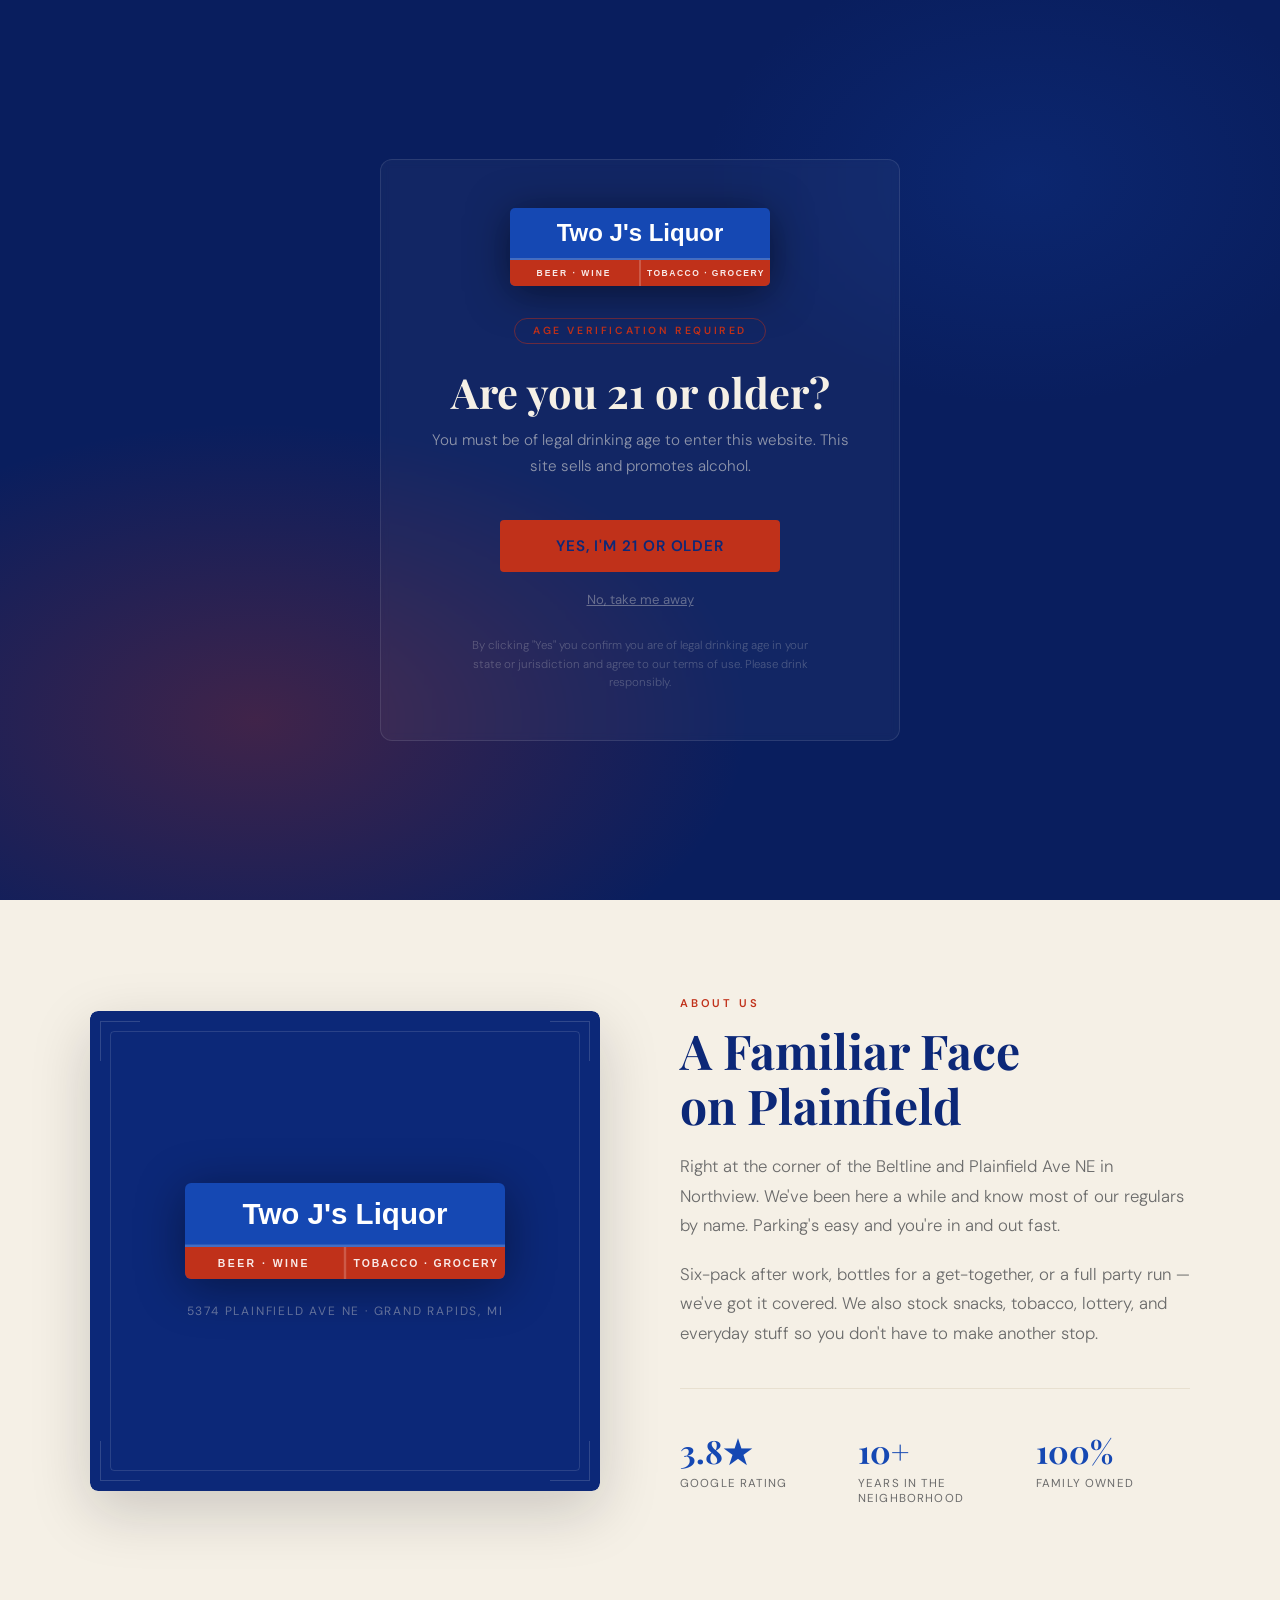
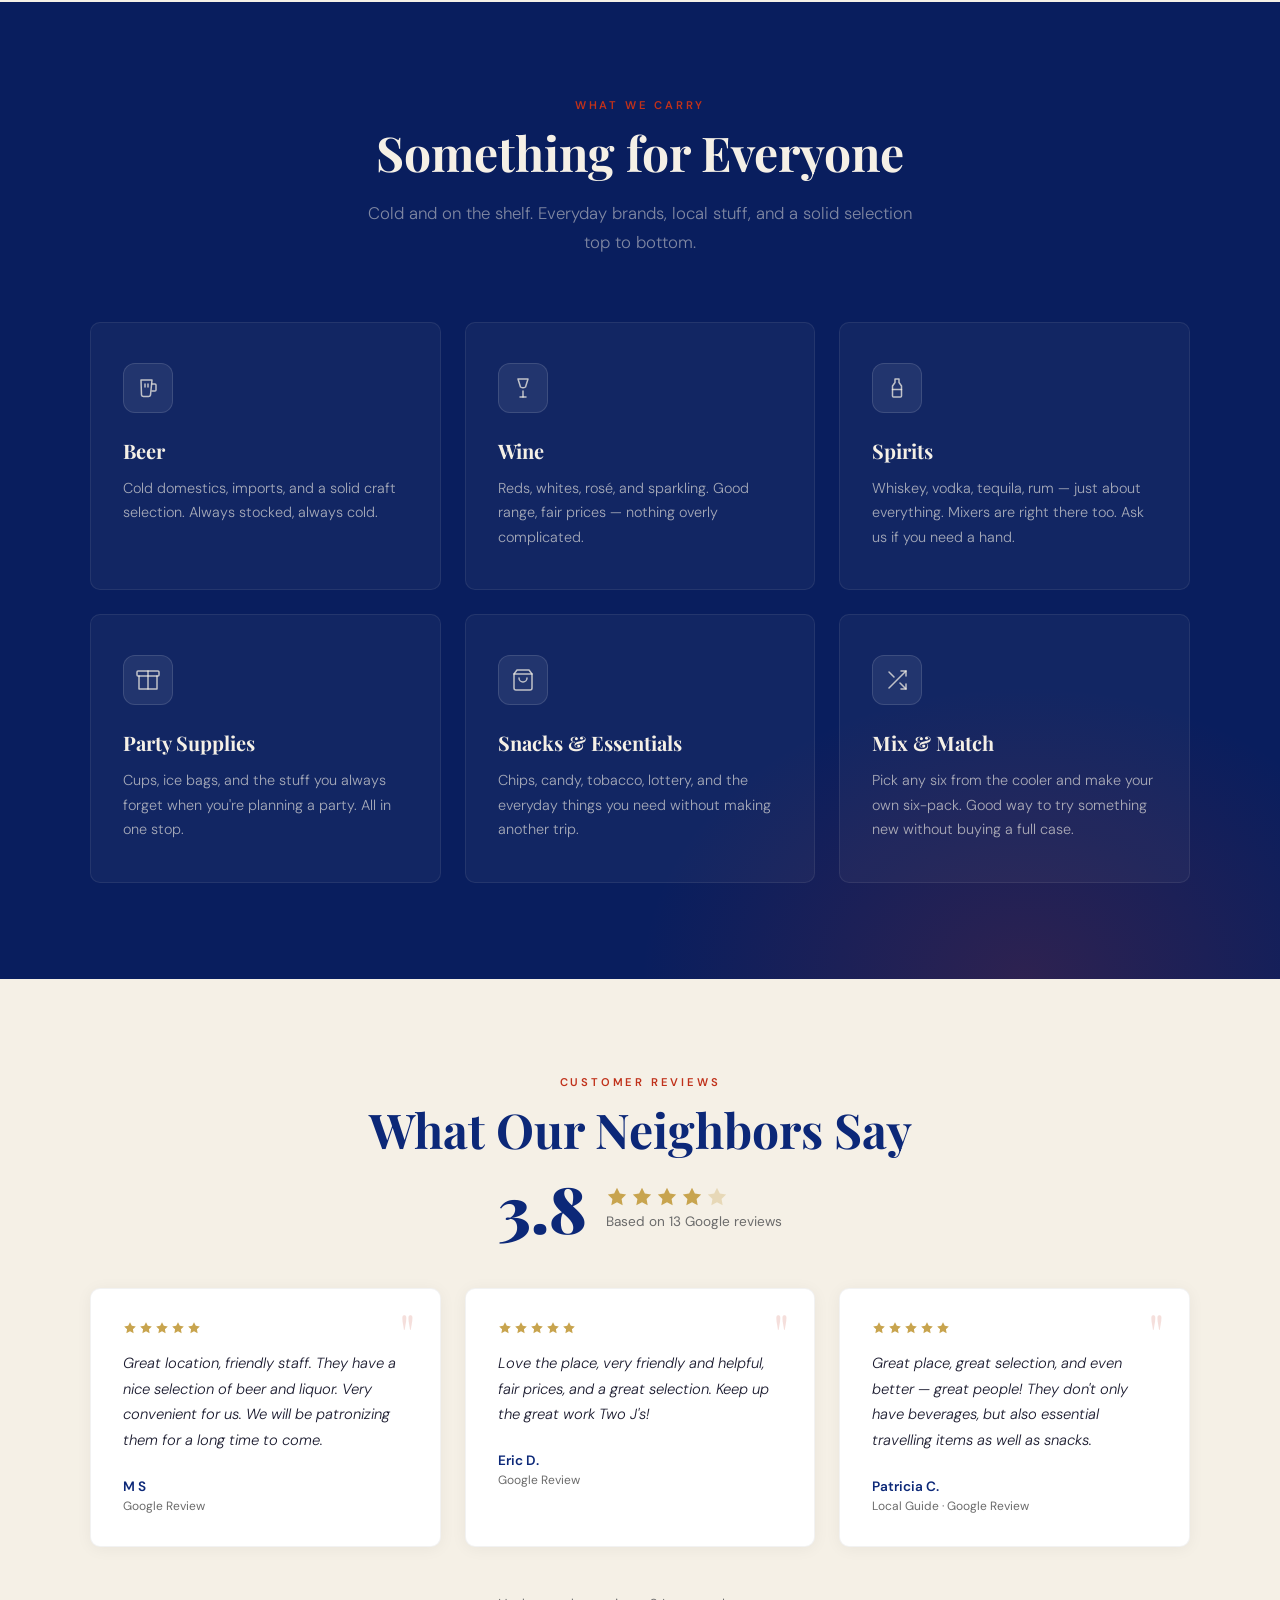
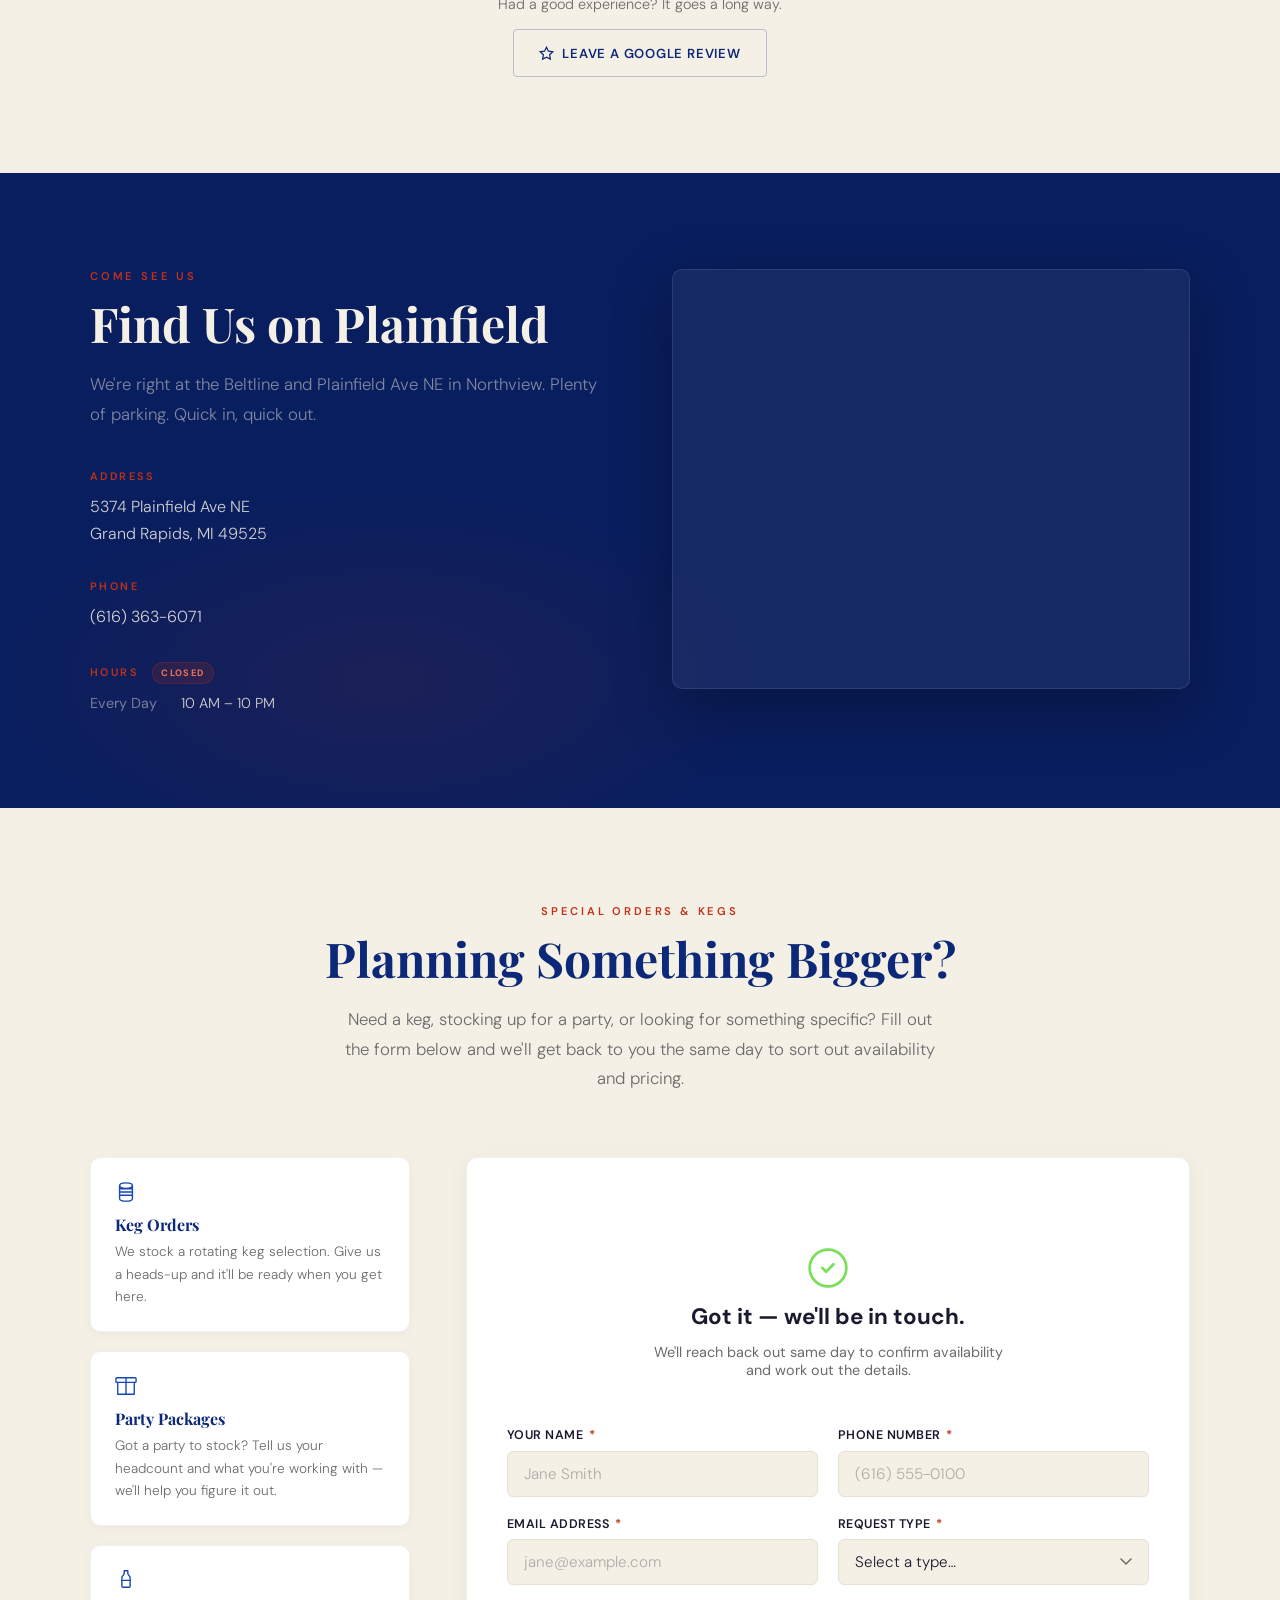
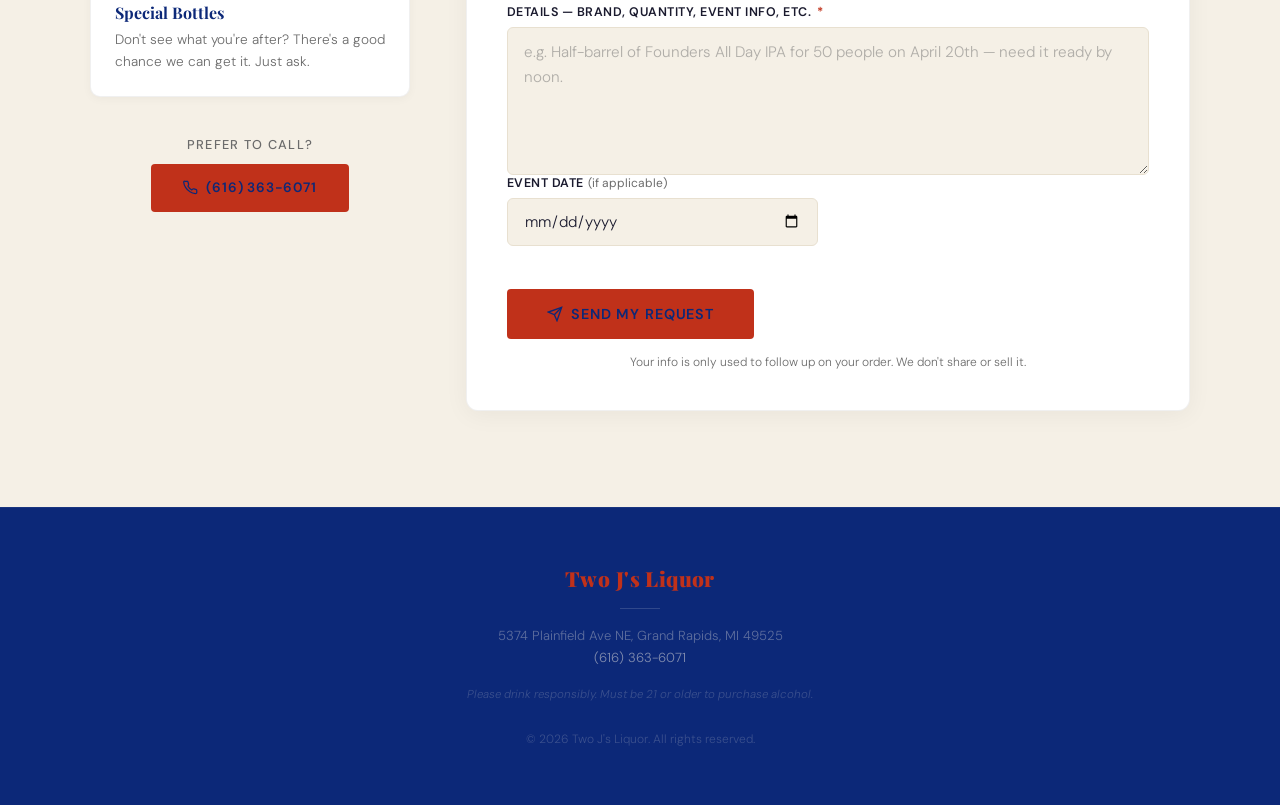
==== index.html @ 124b766b "Copywriting overhaul, Formspree AJAX form, SEO updates, localStorage age gate Copy: - Rewrite all si" ====
<!DOCTYPE html>
<html lang="en">
<head>
<meta charset="UTF-8">
<meta name="viewport" content="width=device-width, initial-scale=1.0">
<meta http-equiv="X-Content-Type-Options" content="nosniff">
<meta name="referrer" content="strict-origin-when-cross-origin">

<title>Two J's Liquor | Beer, Wine &amp; Spirits in Grand Rapids, MI</title>
<meta name="description" content="Two J's Liquor — your neighborhood party store on Plainfield Ave NE in Northview, Grand Rapids. Cold beer, wine, spirits, kegs, party supplies, snacks, and tobacco. Open every day 10 AM–10 PM. Call (616) 363-6071.">
<meta name="keywords" content="liquor store Grand Rapids MI, beer wine Grand Rapids, Two J's Liquor, party supplies Grand Rapids, Northview liquor store, Plainfield Ave liquor, spirits Grand Rapids, mix and match six pack, tobacco Grand Rapids, grocery Grand Rapids Northview">
<meta name="robots" content="index, follow">
<meta name="google-site-verification" content="x0j9-BNi-zT08_InjawhpFjvOeYoid1SImWCiGJNngw">
<meta name="geo.region" content="US-MI">
<meta name="geo.placename" content="Grand Rapids">
<meta name="geo.position" content="43.054775;-85.581223">

<link rel="canonical" href="https://two-j-s-s.onrender.com/">

<meta property="og:title" content="Two J's Liquor | Grand Rapids, MI">
<meta property="og:description" content="Your neighborhood party store on Plainfield Ave NE in Northview, Grand Rapids. Cold beer, wine, spirits, kegs, and more. Open every day 10 AM–10 PM.">
<meta property="og:type" content="website">
<meta property="og:url" content="https://two-j-s-s.onrender.com/">
<meta property="og:locale" content="en_US">

<script type="application/ld+json">
{
  "@context": "https://schema.org",
  "@type": "LiquorStore",
  "name": "Two J's Liquor",
  "alternateName": ["Two J's Beverage & Party Shoppe", "Two Js Liquor"],
  "description": "Family-owned neighborhood liquor store on Plainfield Ave NE in Grand Rapids, MI. Beer, wine, spirits, party supplies, snacks, and tobacco.",
  "address": {
    "@type": "PostalAddress",
    "streetAddress": "5374 Plainfield Ave NE",
    "addressLocality": "Grand Rapids",
    "addressRegion": "MI",
    "postalCode": "49525",
    "addressCountry": "US"
  },
  "geo": {
    "@type": "GeoCoordinates",
    "latitude": 43.054775,
    "longitude": -85.581223
  },
  "telephone": "+16163636071",
  "openingHours": "Mo,Tu,We,Th,Fr,Sa,Su 10:00-22:00",
  "priceRange": "$$",
  "url": "https://two-j-s-s.onrender.com/",
  "hasMap": "https://www.google.com/maps/place/5374+Plainfield+Ave+NE,+Grand+Rapids,+MI+49525"
}
</script>

<link rel="icon" href="/favicon.svg" type="image/svg+xml">
<link rel="apple-touch-icon" href="/favicon.svg">

<!-- Age gate: mark verified visitors before first paint to suppress the overlay -->
<script>if(localStorage.getItem('ageVerified'))document.documentElement.classList.add('age-verified');</script>

<link rel="preconnect" href="https://fonts.googleapis.com" crossorigin>
<link rel="preconnect" href="https://fonts.gstatic.com" crossorigin>
<link href="https://fonts.googleapis.com/css2?family=Playfair+Display:ital,wght@0,400;0,700;0,900;1,400&family=DM+Sans:wght@300;400;500;600;700&display=swap" rel="stylesheet">
<link rel="stylesheet" href="style.css">
</head>
<body>

<!-- ══════════════════════════════════════════════════════════
     AGE VERIFICATION GATE
     Legal requirement for alcohol retail websites.
     "No" redirects to Google. "Yes" sets a sessionStorage flag
     so the gate is only shown once per browser session.
     ══════════════════════════════════════════════════════════ -->
<div id="age-gate" role="dialog" aria-modal="true" aria-labelledby="age-gate-heading">
  <div class="age-gate-inner">
    <!-- Logo badge -->
    <svg class="age-gate-logo" viewBox="0 0 260 78" xmlns="http://www.w3.org/2000/svg" aria-hidden="true">
      <defs><clipPath id="ag-clip"><rect width="260" height="78" rx="5"/></clipPath></defs>
      <g clip-path="url(#ag-clip)">
        <rect width="260" height="78" fill="#1548B3"/>
        <rect y="52" width="260" height="26" fill="#C0311A"/>
        <rect y="50" width="260" height="2" fill="rgba(255,255,255,0.2)"/>
        <rect x="129" y="52" width="2" height="26" fill="rgba(255,255,255,0.2)"/>
      </g>
      <text x="130" y="33" text-anchor="middle" fill="white" font-size="24" font-weight="900" font-family="Impact,'Arial Black',Arial,sans-serif">Two J's Liquor</text>
      <text x="64"  y="68" text-anchor="middle" fill="rgba(255,255,255,0.9)" font-size="8.5" font-weight="700" font-family="Arial,sans-serif" letter-spacing="2">BEER · WINE</text>
      <text x="196" y="68" text-anchor="middle" fill="rgba(255,255,255,0.9)" font-size="8.5" font-weight="700" font-family="Arial,sans-serif" letter-spacing="1.5">TOBACCO · GROCERY</text>
    </svg>

    <div class="age-gate-badge">Age Verification Required</div>
    <h2 id="age-gate-heading">Are you 21 or older?</h2>
    <p class="age-gate-sub">You must be of legal drinking age to enter this website. This site sells and promotes alcohol.</p>

    <div class="age-gate-btns">
      <button id="age-yes" class="btn btn-primary">Yes, I'm 21 or Older</button>
      <button id="age-no"  class="age-no-link">No, take me away</button>
    </div>

    <p class="age-gate-fine">By clicking "Yes" you confirm you are of legal drinking age in your state or jurisdiction and agree to our terms of use. Please drink responsibly.</p>
  </div>
</div>

<!-- NAV -->
<nav id="navbar">
  <a href="#" class="nav-logo" aria-label="Two J's Liquor — Home">
    <svg class="nav-logo-svg" viewBox="0 0 260 78" xmlns="http://www.w3.org/2000/svg" aria-hidden="true" focusable="false">
      <defs>
        <clipPath id="nav-badge-clip">
          <rect width="260" height="78" rx="5"/>
        </clipPath>
      </defs>
      <g clip-path="url(#nav-badge-clip)">
        <!-- Sign blue background -->
        <rect width="260" height="78" fill="#1548B3"/>
        <!-- Full-width red bottom strip -->
        <rect y="52" width="260" height="26" fill="#C0311A"/>
        <!-- White divider between top and bottom -->
        <rect y="50" width="260" height="2" fill="rgba(255,255,255,0.2)"/>
        <!-- Vertical divider within red strip -->
        <rect x="129" y="52" width="2" height="26" fill="rgba(255,255,255,0.2)"/>
      </g>
      <!-- White title -->
      <text x="130" y="33" text-anchor="middle" fill="white" font-size="24" font-weight="900" font-family="Impact,'Arial Black',Arial,sans-serif">Two J's Liquor</text>
      <!-- Bottom labels -->
      <text x="64" y="68" text-anchor="middle" fill="rgba(255,255,255,0.9)" font-size="8.5" font-weight="700" font-family="Arial,sans-serif" letter-spacing="2">BEER · WINE</text>
      <text x="196" y="68" text-anchor="middle" fill="rgba(255,255,255,0.9)" font-size="8.5" font-weight="700" font-family="Arial,sans-serif" letter-spacing="1.5">TOBACCO · GROCERY</text>
    </svg>
  </a>
  <div class="nav-links">
    <a href="#about">About</a>
    <a href="#offerings">Selection</a>
    <a href="#reviews">Reviews</a>
    <a href="#order">Special Orders</a>
    <a href="#visit">Visit</a>
    <a href="tel:6163636071" class="nav-cta">Call Us</a>
  </div>
  <button class="hamburger" aria-label="Menu" id="hamburger-btn">
    <span></span><span></span><span></span>
  </button>
</nav>

<!-- HERO -->
<section class="hero">
  <div class="hero-content">
    <div class="hero-badge">Northview's Neighborhood Party Store</div>
    <h1>Two J's<br><em>Liquor</em></h1>
    <p class="hero-sub">Cold beer, wine, spirits, and everything you need for the party — on Plainfield Ave NE. Open every day, 10 to 10.</p>
    <div class="hero-buttons">
      <a href="#visit" class="btn btn-primary">
        <svg width="16" height="16" viewBox="0 0 24 24" fill="none" stroke="currentColor" stroke-width="2"><path d="M21 10c0 7-9 13-9 13s-9-6-9-13a9 9 0 0 1 18 0z"/><circle cx="12" cy="10" r="3"/></svg>
        Get Directions
      </a>
      <a href="tel:6163636071" class="btn btn-outline">
        <svg width="16" height="16" viewBox="0 0 24 24" fill="none" stroke="currentColor" stroke-width="2"><path d="M22 16.92v3a2 2 0 0 1-2.18 2 19.79 19.79 0 0 1-8.63-3.07 19.5 19.5 0 0 1-6-6 19.79 19.79 0 0 1-3.07-8.67A2 2 0 0 1 4.11 2h3a2 2 0 0 1 2 1.72c.127.96.361 1.903.7 2.81a2 2 0 0 1-.45 2.11L8.09 9.91a16 16 0 0 0 6 6l1.27-1.27a2 2 0 0 1 2.11-.45c.907.339 1.85.573 2.81.7A2 2 0 0 1 22 16.92z"/></svg>
        (616) 363-6071
      </a>
    </div>
  </div>
  <div class="scroll-hint">
    <svg viewBox="0 0 24 24" fill="none" stroke-width="2" stroke-linecap="round"><path d="M12 5v14M19 12l-7 7-7-7"/></svg>
  </div>
</section>

<!-- ABOUT -->
<section class="about" id="about">
  <div class="about-grid">
    <div class="about-visual fade-in">
      <div class="about-visual-bg">
        <div class="about-visual-inner">
          <svg class="about-logo-svg" viewBox="0 0 260 78" xmlns="http://www.w3.org/2000/svg" role="img" aria-label="Two J's Liquor store sign">
            <title>Two J's Liquor</title>
            <defs>
              <clipPath id="about-badge-clip">
                <rect width="260" height="78" rx="5"/>
              </clipPath>
            </defs>
            <g clip-path="url(#about-badge-clip)">
              <!-- Sign blue background -->
              <rect width="260" height="78" fill="#1548B3"/>
              <!-- Full-width red bottom strip -->
              <rect y="52" width="260" height="26" fill="#C0311A"/>
              <!-- White divider -->
              <rect y="50" width="260" height="2" fill="rgba(255,255,255,0.2)"/>
              <rect x="129" y="52" width="2" height="26" fill="rgba(255,255,255,0.2)"/>
            </g>
            <text x="130" y="33" text-anchor="middle" fill="white" font-size="24" font-weight="900" font-family="Impact,'Arial Black',Arial,sans-serif">Two J's Liquor</text>
            <text x="64" y="68" text-anchor="middle" fill="rgba(255,255,255,0.9)" font-size="8.5" font-weight="700" font-family="Arial,sans-serif" letter-spacing="2">BEER · WINE</text>
            <text x="196" y="68" text-anchor="middle" fill="rgba(255,255,255,0.9)" font-size="8.5" font-weight="700" font-family="Arial,sans-serif" letter-spacing="1.5">TOBACCO · GROCERY</text>
          </svg>
          <div class="about-sign-address">5374 Plainfield Ave NE · Grand Rapids, MI</div>
        </div>
        <div class="about-visual-corner tl"></div>
        <div class="about-visual-corner tr"></div>
        <div class="about-visual-corner bl"></div>
        <div class="about-visual-corner br"></div>
      </div>
    </div>
    <div class="about-text fade-in">
      <div class="section-label">About Us</div>
      <h2 class="section-title">A Familiar Face<br>on Plainfield</h2>
      <p class="section-subtitle">
        Right at the corner of the Beltline and Plainfield Ave NE in Northview. We've been here a while and know most of our regulars by name. Parking's easy and you're in and out fast.
      </p>
      <p class="section-subtitle about-subtitle-second">
        Six-pack after work, bottles for a get-together, or a full party run — we've got it covered. We also stock snacks, tobacco, lottery, and everyday stuff so you don't have to make another stop.
      </p>
      <div class="about-stats">
        <div>
          <div class="stat-number">3.8★</div>
          <div class="stat-label">Google Rating</div>
        </div>
        <div>
          <div class="stat-number">10+</div>
          <div class="stat-label">Years in the Neighborhood</div>
        </div>
        <div>
          <div class="stat-number">100%</div>
          <div class="stat-label">Family Owned</div>
        </div>
      </div>
    </div>
  </div>
</section>

<!-- OFFERINGS -->
<section class="offerings" id="offerings">
  <div class="offerings-inner">
    <div class="offerings-header fade-in">
      <div class="section-label">What We Carry</div>
      <h2 class="section-title">Something for Everyone</h2>
      <p class="section-subtitle">Cold and on the shelf. Everyday brands, local stuff, and a solid selection top to bottom.</p>
    </div>
    <div class="offerings-grid">
      <div class="offering-card fade-in">
        <div class="offering-icon">
          <!-- Beer mug -->
          <svg viewBox="0 0 24 24" fill="none" stroke="currentColor" stroke-width="1.5" stroke-linecap="round" stroke-linejoin="round" aria-hidden="true"><path d="M5 4h11l-1.5 15a2 2 0 0 1-2 1.5H7.5A2 2 0 0 1 5.5 19L5 4z"/><path d="M16 8h3a1 1 0 0 1 1 1v5a1 1 0 0 1-1 1h-3"/><line x1="9" y1="8" x2="9" y2="11"/><line x1="12" y1="8" x2="12" y2="11"/></svg>
        </div>
        <h3>Beer</h3>
        <p>Cold domestics, imports, and a solid craft selection. Always stocked, always cold.</p>
      </div>
      <div class="offering-card fade-in">
        <div class="offering-icon">
          <!-- Wine glass -->
          <svg viewBox="0 0 24 24" fill="none" stroke="currentColor" stroke-width="1.5" stroke-linecap="round" stroke-linejoin="round" aria-hidden="true"><path d="M7 3h10l-2.5 8a4.5 4.5 0 0 1-5 0L7 3z"/><line x1="12" y1="15" x2="12" y2="21"/><line x1="9" y1="21" x2="15" y2="21"/></svg>
        </div>
        <h3>Wine</h3>
        <p>Reds, whites, rosé, and sparkling. Good range, fair prices — nothing overly complicated.</p>
      </div>
      <div class="offering-card fade-in">
        <div class="offering-icon">
          <!-- Spirits bottle -->
          <svg viewBox="0 0 24 24" fill="none" stroke="currentColor" stroke-width="1.5" stroke-linecap="round" stroke-linejoin="round" aria-hidden="true"><path d="M10 3h4v3.5L16.5 10V20a1 1 0 0 1-1 1H8.5a1 1 0 0 1-1-1V10L10 6.5V3z"/><line x1="7.5" y1="13.5" x2="16.5" y2="13.5"/></svg>
        </div>
        <h3>Spirits</h3>
        <p>Whiskey, vodka, tequila, rum — just about everything. Mixers are right there too. Ask us if you need a hand.</p>
      </div>
      <div class="offering-card fade-in">
        <div class="offering-icon">
          <!-- Gift / party supplies -->
          <svg viewBox="0 0 24 24" fill="none" stroke="currentColor" stroke-width="1.5" stroke-linecap="round" stroke-linejoin="round" aria-hidden="true"><polyline points="21 8 21 21 3 21 3 8"/><rect x="1" y="3" width="22" height="5" rx="1"/><line x1="12" y1="3" x2="12" y2="21"/></svg>
        </div>
        <h3>Party Supplies</h3>
        <p>Cups, ice bags, and the stuff you always forget when you're planning a party. All in one stop.</p>
      </div>
      <div class="offering-card fade-in">
        <div class="offering-icon">
          <!-- Shopping bag / snacks -->
          <svg viewBox="0 0 24 24" fill="none" stroke="currentColor" stroke-width="1.5" stroke-linecap="round" stroke-linejoin="round" aria-hidden="true"><path d="M6 2L3 6v14a2 2 0 0 0 2 2h14a2 2 0 0 0 2-2V6l-3-4z"/><line x1="3" y1="6" x2="21" y2="6"/><path d="M16 10a4 4 0 0 1-8 0"/></svg>
        </div>
        <h3>Snacks &amp; Essentials</h3>
        <p>Chips, candy, tobacco, lottery, and the everyday things you need without making another trip.</p>
      </div>
      <div class="offering-card fade-in">
        <div class="offering-icon">
          <!-- Shuffle / mix & match -->
          <svg viewBox="0 0 24 24" fill="none" stroke="currentColor" stroke-width="1.5" stroke-linecap="round" stroke-linejoin="round" aria-hidden="true"><polyline points="16 3 21 3 21 8"/><line x1="4" y1="20" x2="21" y2="3"/><polyline points="21 16 21 21 16 21"/><line x1="15" y1="15" x2="21" y2="21"/><line x1="4" y1="4" x2="9" y2="9"/></svg>
        </div>
        <h3>Mix &amp; Match</h3>
        <p>Pick any six from the cooler and make your own six-pack. Good way to try something new without buying a full case.</p>
      </div>
    </div>
  </div>
</section>

<!-- REVIEWS -->
<section class="reviews" id="reviews">
  <div class="reviews-inner">
    <div class="reviews-header fade-in">
      <div class="section-label">Customer Reviews</div>
      <h2 class="section-title">What Our Neighbors Say</h2>
      <div class="reviews-rating">
        <div class="rating-big">3.8</div>
        <div>
          <div class="rating-stars">
            <svg viewBox="0 0 24 24"><path d="M12 2l3.09 6.26L22 9.27l-5 4.87 1.18 6.88L12 17.77l-6.18 3.25L7 14.14 2 9.27l6.91-1.01L12 2z"/></svg>
            <svg viewBox="0 0 24 24"><path d="M12 2l3.09 6.26L22 9.27l-5 4.87 1.18 6.88L12 17.77l-6.18 3.25L7 14.14 2 9.27l6.91-1.01L12 2z"/></svg>
            <svg viewBox="0 0 24 24"><path d="M12 2l3.09 6.26L22 9.27l-5 4.87 1.18 6.88L12 17.77l-6.18 3.25L7 14.14 2 9.27l6.91-1.01L12 2z"/></svg>
            <svg viewBox="0 0 24 24"><path d="M12 2l3.09 6.26L22 9.27l-5 4.87 1.18 6.88L12 17.77l-6.18 3.25L7 14.14 2 9.27l6.91-1.01L12 2z"/></svg>
            <svg viewBox="0 0 24 24" class="star-dim"><path d="M12 2l3.09 6.26L22 9.27l-5 4.87 1.18 6.88L12 17.77l-6.18 3.25L7 14.14 2 9.27l6.91-1.01L12 2z"/></svg>
          </div>
          <div class="rating-count">Based on 13 Google reviews</div>
        </div>
      </div>
    </div>
    <div class="reviews-grid">
      <div class="review-card fade-in">
        <div class="review-quote">"</div>
        <div class="stars">
          <svg viewBox="0 0 24 24"><path d="M12 2l3.09 6.26L22 9.27l-5 4.87 1.18 6.88L12 17.77l-6.18 3.25L7 14.14 2 9.27l6.91-1.01L12 2z"/></svg>
          <svg viewBox="0 0 24 24"><path d="M12 2l3.09 6.26L22 9.27l-5 4.87 1.18 6.88L12 17.77l-6.18 3.25L7 14.14 2 9.27l6.91-1.01L12 2z"/></svg>
          <svg viewBox="0 0 24 24"><path d="M12 2l3.09 6.26L22 9.27l-5 4.87 1.18 6.88L12 17.77l-6.18 3.25L7 14.14 2 9.27l6.91-1.01L12 2z"/></svg>
          <svg viewBox="0 0 24 24"><path d="M12 2l3.09 6.26L22 9.27l-5 4.87 1.18 6.88L12 17.77l-6.18 3.25L7 14.14 2 9.27l6.91-1.01L12 2z"/></svg>
          <svg viewBox="0 0 24 24"><path d="M12 2l3.09 6.26L22 9.27l-5 4.87 1.18 6.88L12 17.77l-6.18 3.25L7 14.14 2 9.27l6.91-1.01L12 2z"/></svg>
        </div>
        <p class="review-text">Great location, friendly staff. They have a nice selection of beer and liquor. Very convenient for us. We will be patronizing them for a long time to come.</p>
        <div class="review-author">M S</div>
        <div class="review-date">Google Review</div>
      </div>
      <div class="review-card fade-in">
        <div class="review-quote">"</div>
        <div class="stars">
          <svg viewBox="0 0 24 24"><path d="M12 2l3.09 6.26L22 9.27l-5 4.87 1.18 6.88L12 17.77l-6.18 3.25L7 14.14 2 9.27l6.91-1.01L12 2z"/></svg>
          <svg viewBox="0 0 24 24"><path d="M12 2l3.09 6.26L22 9.27l-5 4.87 1.18 6.88L12 17.77l-6.18 3.25L7 14.14 2 9.27l6.91-1.01L12 2z"/></svg>
          <svg viewBox="0 0 24 24"><path d="M12 2l3.09 6.26L22 9.27l-5 4.87 1.18 6.88L12 17.77l-6.18 3.25L7 14.14 2 9.27l6.91-1.01L12 2z"/></svg>
          <svg viewBox="0 0 24 24"><path d="M12 2l3.09 6.26L22 9.27l-5 4.87 1.18 6.88L12 17.77l-6.18 3.25L7 14.14 2 9.27l6.91-1.01L12 2z"/></svg>
          <svg viewBox="0 0 24 24"><path d="M12 2l3.09 6.26L22 9.27l-5 4.87 1.18 6.88L12 17.77l-6.18 3.25L7 14.14 2 9.27l6.91-1.01L12 2z"/></svg>
        </div>
        <p class="review-text">Love the place, very friendly and helpful, fair prices, and a great selection. Keep up the great work Two J's!</p>
        <div class="review-author">Eric D.</div>
        <div class="review-date">Google Review</div>
      </div>
      <div class="review-card fade-in">
        <div class="review-quote">"</div>
        <div class="stars">
          <svg viewBox="0 0 24 24"><path d="M12 2l3.09 6.26L22 9.27l-5 4.87 1.18 6.88L12 17.77l-6.18 3.25L7 14.14 2 9.27l6.91-1.01L12 2z"/></svg>
          <svg viewBox="0 0 24 24"><path d="M12 2l3.09 6.26L22 9.27l-5 4.87 1.18 6.88L12 17.77l-6.18 3.25L7 14.14 2 9.27l6.91-1.01L12 2z"/></svg>
          <svg viewBox="0 0 24 24"><path d="M12 2l3.09 6.26L22 9.27l-5 4.87 1.18 6.88L12 17.77l-6.18 3.25L7 14.14 2 9.27l6.91-1.01L12 2z"/></svg>
          <svg viewBox="0 0 24 24"><path d="M12 2l3.09 6.26L22 9.27l-5 4.87 1.18 6.88L12 17.77l-6.18 3.25L7 14.14 2 9.27l6.91-1.01L12 2z"/></svg>
          <svg viewBox="0 0 24 24"><path d="M12 2l3.09 6.26L22 9.27l-5 4.87 1.18 6.88L12 17.77l-6.18 3.25L7 14.14 2 9.27l6.91-1.01L12 2z"/></svg>
        </div>
        <p class="review-text">Great place, great selection, and even better — great people! They don't only have beverages, but also essential travelling items as well as snacks.</p>
        <div class="review-author">Patricia C.</div>
        <div class="review-date">Local Guide · Google Review</div>
      </div>
    </div>
    <div class="reviews-cta fade-in">
      <p>Had a good experience? It goes a long way.</p>
      <a href="https://www.google.com/maps/search/Two+J%27s+Liquor+5374+Plainfield+Ave+NE+Grand+Rapids+MI"
         class="btn btn-outline reviews-cta-btn"
         target="_blank"
         rel="noopener noreferrer">
        <svg width="15" height="15" viewBox="0 0 24 24" fill="none" stroke="currentColor" stroke-width="2" aria-hidden="true"><path d="M12 2l3.09 6.26L22 9.27l-5 4.87 1.18 6.88L12 17.77l-6.18 3.25L7 14.14 2 9.27l6.91-1.01L12 2z"/></svg>
        Leave a Google Review
      </a>
    </div>
  </div>
</section>

<!-- VISIT -->
<section class="visit" id="visit">
  <div class="visit-inner">
    <div class="visit-grid">
      <div class="fade-in">
        <div class="section-label">Come See Us</div>
        <h2 class="section-title">Find Us on Plainfield</h2>
        <p class="section-subtitle">We're right at the Beltline and Plainfield Ave NE in Northview. Plenty of parking. Quick in, quick out.</p>
        <div class="visit-info">
          <div class="info-block">
            <h4>Address</h4>
            <p>5374 Plainfield Ave NE<br>Grand Rapids, MI 49525</p>
          </div>
          <div class="info-block">
            <h4>Phone</h4>
            <a href="tel:6163636071">(616) 363-6071</a>
          </div>
          <div class="info-block">
            <h4>Hours <span id="open-status" aria-live="polite"></span></h4>
            <div class="hours-grid">
              <span class="day">Every Day</span><span class="time">10 AM – 10 PM</span>
            </div>
          </div>
        </div>
      </div>
      <div class="visit-map fade-in">
        <iframe
          src="https://maps.google.com/maps?q=5374+Plainfield+Ave+NE,+Grand+Rapids,+MI+49525&t=&z=16&ie=UTF8&iwloc=&output=embed"
          allowfullscreen
          loading="lazy"
          referrerpolicy="no-referrer-when-downgrade"
          sandbox="allow-scripts allow-same-origin allow-popups"
          title="Two J's Liquor location map">
        </iframe>
      </div>
    </div>
  </div>
</section>

<!-- ══════════════════════════════════════════════════════════
     SPECIAL ORDERS & KEG REQUESTS
     Uses FormSubmit.co — a free, no-backend form service.
     TODO: Replace "STORE_EMAIL@example.com" in the form action
     with the store's real email address before going live.
     First submission will send a one-time activation email.
     ══════════════════════════════════════════════════════════ -->
<section class="order-section" id="order">
  <div class="order-inner">
    <div class="order-header fade-in">
      <div class="section-label">Special Orders &amp; Kegs</div>
      <h2 class="section-title">Planning Something Bigger?</h2>
      <p class="section-subtitle">Need a keg, stocking up for a party, or looking for something specific? Fill out the form below and we'll get back to you the same day to sort out availability and pricing.</p>
    </div>

    <div class="order-body">
      <div class="order-aside fade-in">
        <div class="order-info-card">
          <div class="order-info-icon">
            <!-- Keg / barrel -->
            <svg viewBox="0 0 24 24" fill="none" stroke="currentColor" stroke-width="1.5" stroke-linecap="round" stroke-linejoin="round" aria-hidden="true"><ellipse cx="12" cy="5" rx="7" ry="3"/><path d="M5 5v14c0 1.66 3.13 3 7 3s7-1.34 7-3V5"/><line x1="5" y1="12" x2="19" y2="12"/><line x1="5" y1="8.5" x2="19" y2="8.5"/><line x1="5" y1="15.5" x2="19" y2="15.5"/></svg>
          </div>
          <h3>Keg Orders</h3>
          <p>We stock a rotating keg selection. Give us a heads-up and it'll be ready when you get here.</p>
        </div>
        <div class="order-info-card">
          <div class="order-info-icon">
            <!-- Gift box / party -->
            <svg viewBox="0 0 24 24" fill="none" stroke="currentColor" stroke-width="1.5" stroke-linecap="round" stroke-linejoin="round" aria-hidden="true"><polyline points="21 8 21 21 3 21 3 8"/><rect x="1" y="3" width="22" height="5" rx="1"/><line x1="12" y1="3" x2="12" y2="21"/></svg>
          </div>
          <h3>Party Packages</h3>
          <p>Got a party to stock? Tell us your headcount and what you're working with — we'll help you figure it out.</p>
        </div>
        <div class="order-info-card">
          <div class="order-info-icon">
            <!-- Bottle / special order -->
            <svg viewBox="0 0 24 24" fill="none" stroke="currentColor" stroke-width="1.5" stroke-linecap="round" stroke-linejoin="round" aria-hidden="true"><path d="M10 3h4v3.5L16.5 10V20a1 1 0 0 1-1 1H8.5a1 1 0 0 1-1-1V10L10 6.5V3z"/><line x1="7.5" y1="13.5" x2="16.5" y2="13.5"/></svg>
          </div>
          <h3>Special Bottles</h3>
          <p>Don't see what you're after? There's a good chance we can get it. Just ask.</p>
        </div>
        <div class="order-call-cta">
          <p>Prefer to call?</p>
          <a href="tel:6163636071" class="btn btn-primary">
            <svg width="15" height="15" viewBox="0 0 24 24" fill="none" stroke="currentColor" stroke-width="2" aria-hidden="true"><path d="M22 16.92v3a2 2 0 0 1-2.18 2 19.79 19.79 0 0 1-8.63-3.07A19.5 19.5 0 0 1 4.11 11.9a19.79 19.79 0 0 1-3.07-8.67A2 2 0 0 1 3.22 2h3a2 2 0 0 1 2 1.72c.13.96.36 1.9.7 2.81a2 2 0 0 1-.45 2.11L8.09 9.91a16 16 0 0 0 6 6l1.27-1.27a2 2 0 0 1 2.11-.45c.91.34 1.85.57 2.81.7A2 2 0 0 1 22 16.92z"/></svg>
            (616) 363-6071
          </a>
        </div>
      </div>

      <!--
        FORM SETUP: Sign up free at https://formspree.io, create a form,
        and replace YOUR_FORM_ID below with your actual form ID (e.g. xyzabc12).
        First submission will prompt you to confirm your email address.
      -->
      <form class="order-form fade-in"
            id="order-form"
            action="https://formspree.io/f/YOUR_FORM_ID"
            method="POST">

        <!-- Success / error states (shown by JS after submit) -->
        <div id="form-success" class="form-success" hidden>
          <svg width="44" height="44" viewBox="0 0 24 24" fill="none" stroke="currentColor" stroke-width="1.5" stroke-linecap="round" stroke-linejoin="round" aria-hidden="true"><circle cx="12" cy="12" r="10"/><polyline points="9 12 11 14 15 10"/></svg>
          <h3>Got it — we'll be in touch.</h3>
          <p>We'll reach back out same day to confirm availability and work out the details.</p>
        </div>
        <div id="form-error" class="form-error" hidden>
          <p>Something went wrong. Give us a call at <a href="tel:6163636071">(616) 363-6071</a> and we'll sort it out.</p>
        </div>

        <div class="form-row">
          <div class="form-group">
            <label for="ord-name">Your Name <span aria-hidden="true">*</span></label>
            <input type="text"  id="ord-name"  name="name"   required placeholder="Jane Smith">
          </div>
          <div class="form-group">
            <label for="ord-phone">Phone Number <span aria-hidden="true">*</span></label>
            <input type="tel"   id="ord-phone" name="phone"  required placeholder="(616) 555-0100">
          </div>
        </div>

        <div class="form-row">
          <div class="form-group">
            <label for="ord-email">Email Address <span aria-hidden="true">*</span></label>
            <input type="email" id="ord-email" name="email"  required placeholder="jane@example.com">
          </div>
          <div class="form-group">
            <label for="ord-type">Request Type <span aria-hidden="true">*</span></label>
            <select id="ord-type" name="request_type" required>
              <option value="">Select a type…</option>
              <option value="Keg Order">Keg Order</option>
              <option value="Party Package">Party Package</option>
              <option value="Large / Bulk Order">Large / Bulk Order</option>
              <option value="Special Bottle Request">Special Bottle Request</option>
              <option value="Other">Other</option>
            </select>
          </div>
        </div>

        <div class="form-group form-full">
          <label for="ord-details">Details — brand, quantity, event info, etc. <span aria-hidden="true">*</span></label>
          <textarea id="ord-details" name="details" required rows="5"
                    placeholder="e.g. Half-barrel of Founders All Day IPA for 50 people on April 20th — need it ready by noon."></textarea>
        </div>

        <div class="form-row">
          <div class="form-group">
            <label for="ord-date">Event Date <span class="form-optional">(if applicable)</span></label>
            <input type="date" id="ord-date" name="event_date">
          </div>
        </div>

        <button type="submit" class="btn btn-primary order-submit">
          <svg width="16" height="16" viewBox="0 0 24 24" fill="none" stroke="currentColor" stroke-width="2" aria-hidden="true"><line x1="22" y1="2" x2="11" y2="13"/><polygon points="22 2 15 22 11 13 2 9 22 2"/></svg>
          Send My Request
        </button>
        <p class="form-privacy">Your info is only used to follow up on your order. We don't share or sell it.</p>
      </form>
    </div>
  </div>
</section>

<!-- FOOTER -->
<footer>
  <div class="footer-logo">Two J's Liquor</div>
  <div class="footer-divider"></div>
  <p>5374 Plainfield Ave NE, Grand Rapids, MI 49525</p>
  <p><a href="tel:6163636071" class="footer-phone">(616) 363-6071</a></p>
  <p class="footer-drink-resp">Please drink responsibly. Must be 21 or older to purchase alcohol.</p>
  <p class="footer-copyright">© 2026 Two J's Liquor. All rights reserved.</p>
</footer>

<script src="script.js"></script>

</body>
</html>
---- style.css ----
:root {
  --gold: #C0311A;       /* sign red — primary accent */
  --gold-light: #D94420; /* lighter red for hovers */
  --navy: #0C2878;       /* dark sign blue */
  --navy-deep: #091E5E;  /* deeper blue for dark sections */
  --cream: #F5F0E6;
  --cream-dark: #E8E0D0;
  --wine: #1548B3;       /* sign blue — used for stats, highlights */
  --text: #1A1A2E;
  --text-light: #6B6B6B;
  --white: #FFFFFF;
}

* { margin: 0; padding: 0; box-sizing: border-box; }

html { scroll-behavior: smooth; }

body {
  font-family: 'DM Sans', sans-serif;
  color: var(--text);
  background: var(--cream);
  overflow-x: hidden;
}

body.nav-open { overflow: hidden; }

/* ── NAV ── */
nav {
  position: fixed;
  top: 0; left: 0; right: 0;
  z-index: 100;
  padding: 1.2rem 3rem;
  display: flex;
  justify-content: space-between;
  align-items: center;
  transition: background 0.4s, box-shadow 0.4s, padding 0.4s;
}

nav.scrolled {
  background: rgba(12, 40, 120, 0.97);
  box-shadow: 0 2px 30px rgba(0,0,0,0.3);
  padding: 0.8rem 3rem;
}

.nav-logo {
  text-decoration: none;
  z-index: 201;
  position: relative;
  display: flex;
  align-items: center;
}

.nav-logo-svg {
  height: 46px;
  width: auto;
  display: block;
}

.nav-links { display: flex; gap: 2.2rem; align-items: center; }
.nav-links a {
  color: var(--cream);
  text-decoration: none;
  font-size: 0.85rem;
  font-weight: 500;
  letter-spacing: 0.08em;
  text-transform: uppercase;
  position: relative;
  padding-bottom: 2px;
}
.nav-links a::after {
  content: '';
  position: absolute;
  bottom: -2px; left: 0;
  width: 0; height: 1.5px;
  background: var(--gold);
  transition: width 0.3s ease;
}
.nav-links a:hover::after { width: 100%; }

.nav-cta {
  background: var(--gold) !important;
  color: var(--navy) !important;
  padding: 0.5rem 1.3rem !important;
  border-radius: 4px;
  font-weight: 600 !important;
  letter-spacing: 0.04em !important;
  transition: background 0.3s, transform 0.2s;
}
.nav-cta::after { display: none !important; }
.nav-cta:hover { background: var(--gold-light) !important; transform: translateY(-1px); }

/* ── HAMBURGER ── */
.hamburger {
  display: none;
  flex-direction: column;
  gap: 5px;
  cursor: pointer;
  z-index: 201;
  background: none;
  border: none;
  padding: 8px;
  margin: -8px;
  position: relative;
}
.hamburger span {
  display: block;
  width: 26px; height: 2px;
  background: var(--cream);
  transition: transform 0.3s ease, opacity 0.3s ease;
  border-radius: 2px;
}

/* Hamburger → X when open */
.hamburger.open span:nth-child(1) { transform: translateY(7px) rotate(45deg); }
.hamburger.open span:nth-child(2) { opacity: 0; transform: scaleX(0); }
.hamburger.open span:nth-child(3) { transform: translateY(-7px) rotate(-45deg); }

/* ── MOBILE NAV OVERLAY ── */
.nav-links.mobile-open {
  display: flex !important;
  position: fixed;
  top: 0; left: 0; right: 0; bottom: 0;
  background: rgba(9,30,94,0.98);
  flex-direction: column;
  align-items: center;
  justify-content: center;
  gap: 2.5rem;
  z-index: 150;
}
.nav-links.mobile-open a {
  font-size: 1.3rem;
  letter-spacing: 0.1em;
}
.nav-links.mobile-open .nav-cta {
  margin-top: 0.5rem;
  padding: 0.8rem 2.5rem !important;
  font-size: 1rem !important;
}

/* ── HERO ── */
.hero {
  min-height: 100vh;
  background: var(--navy-deep);
  display: flex;
  align-items: center;
  justify-content: center;
  position: relative;
  overflow: hidden;
}

.hero::before {
  content: '';
  position: absolute;
  inset: 0;
  background:
    radial-gradient(ellipse 80% 60% at 20% 80%, rgba(192,49,26,0.35) 0%, transparent 60%),
    radial-gradient(ellipse 60% 50% at 80% 20%, rgba(21,72,179,0.2) 0%, transparent 50%),
    radial-gradient(circle at 50% 50%, rgba(9,30,94,0.4) 0%, transparent 100%);
}

.hero::after {
  content: '';
  position: absolute;
  inset: 0;
  opacity: 0.03;
  background-image: url("data:image/svg+xml,%3Csvg viewBox='0 0 256 256' xmlns='http://www.w3.org/2000/svg'%3E%3Cfilter id='noise'%3E%3CfeTurbulence type='fractalNoise' baseFrequency='0.9' numOctaves='4' stitchTiles='stitch'/%3E%3C/filter%3E%3Crect width='100%25' height='100%25' filter='url(%23noise)' opacity='1'/%3E%3C/svg%3E");
  background-size: 200px;
}

.hero-content {
  position: relative;
  z-index: 2;
  text-align: center;
  max-width: 800px;
  padding: 6rem 2rem 2rem;
  animation: fadeUp 1.2s ease-out;
}

@keyframes fadeUp {
  from { opacity: 0; transform: translateY(40px); }
  to { opacity: 1; transform: translateY(0); }
}

.hero-badge {
  display: inline-block;
  border: 1px solid rgba(200,164,78,0.6);
  color: var(--gold);
  padding: 0.45rem 1.4rem;
  font-size: 0.7rem;
  letter-spacing: 0.25em;
  text-transform: uppercase;
  border-radius: 50px;
  margin-bottom: 2rem;
  animation: fadeUp 1.2s ease-out 0.2s both;
}

.hero h1 {
  font-family: 'Playfair Display', serif;
  font-size: clamp(2.8rem, 7vw, 5.5rem);
  font-weight: 900;
  color: var(--cream);
  line-height: 1.05;
  margin-bottom: 0.4em;
  animation: fadeUp 1.2s ease-out 0.3s both;
}

.hero h1 em {
  color: var(--gold);
  font-style: italic;
  font-weight: 400;
}

.hero-sub {
  font-size: 1.1rem;
  color: rgba(245,240,230,0.72);
  font-weight: 300;
  line-height: 1.75;
  max-width: 500px;
  margin: 0 auto 2.5rem;
  animation: fadeUp 1.2s ease-out 0.5s both;
}

.hero-buttons {
  display: flex;
  gap: 1rem;
  justify-content: center;
  flex-wrap: wrap;
  animation: fadeUp 1.2s ease-out 0.7s both;
}

.btn {
  display: inline-flex;
  align-items: center;
  justify-content: center;
  gap: 0.5rem;
  padding: 0.9rem 2rem;
  min-height: 48px;
  font-family: 'DM Sans', sans-serif;
  font-size: 0.85rem;
  font-weight: 600;
  letter-spacing: 0.06em;
  text-transform: uppercase;
  text-decoration: none;
  border-radius: 4px;
  transition: all 0.3s;
  cursor: pointer;
  border: none;
}

.btn-primary { background: var(--gold); color: var(--navy); }
.btn-primary:hover { background: var(--gold-light); transform: translateY(-2px); box-shadow: 0 8px 30px rgba(200,164,78,0.3); }

.btn-outline {
  background: transparent;
  color: var(--cream);
  border: 1.5px solid rgba(245,240,230,0.3);
}
.btn-outline:hover { border-color: var(--gold); color: var(--gold); }

.scroll-hint {
  position: absolute;
  bottom: 2.5rem;
  left: 50%;
  transform: translateX(-50%);
  z-index: 2;
  animation: bob 2s ease-in-out infinite;
}
.scroll-hint svg { width: 20px; stroke: rgba(245,240,230,0.3); }

@keyframes bob {
  0%, 100% { transform: translateX(-50%) translateY(0); }
  50% { transform: translateX(-50%) translateY(8px); }
}

/* ── SECTION SHARED ── */
section { padding: 6rem 2rem; }

.section-label {
  font-size: 0.7rem;
  letter-spacing: 0.25em;
  text-transform: uppercase;
  color: var(--gold);
  font-weight: 600;
  margin-bottom: 0.8rem;
}

.section-title {
  font-family: 'Playfair Display', serif;
  font-size: clamp(2rem, 4vw, 3rem);
  font-weight: 700;
  line-height: 1.15;
  margin-bottom: 1.2rem;
  color: var(--navy);
}

.section-subtitle {
  color: var(--text-light);
  font-size: 1.05rem;
  line-height: 1.75;
  max-width: 560px;
  font-weight: 300;
}

/* ── ABOUT ── */
.about { background: var(--cream); }

.about-grid {
  max-width: 1100px;
  margin: 0 auto;
  display: grid;
  grid-template-columns: 1fr 1fr;
  gap: 5rem;
  align-items: center;
}

.about-visual {
  position: relative;
  height: 480px;
  border-radius: 8px;
  overflow: hidden;
  box-shadow: 0 20px 60px rgba(15,18,25,0.18);
}

.about-visual-bg {
  position: absolute;
  inset: 0;
  background: var(--navy);
  border-radius: 8px;
}

.about-visual-inner {
  position: absolute;
  inset: 20px;
  border: 1px solid rgba(255,255,255,0.12);
  border-radius: 4px;
  display: flex;
  flex-direction: column;
  align-items: center;
  justify-content: center;
  text-align: center;
  padding: 2rem;
}

.about-logo-svg {
  width: min(320px, 88%);
  height: auto;
  display: block;
  margin-bottom: 1.5rem;
  filter: drop-shadow(0 8px 24px rgba(0,0,0,0.4));
}

.about-sign-address {
  font-size: 0.75rem;
  letter-spacing: 0.15em;
  text-transform: uppercase;
  color: rgba(245,240,230,0.4);
  text-align: center;
}

.about-visual-corner {
  position: absolute;
  width: 40px; height: 40px;
  border-color: rgba(255,255,255,0.15);
  border-style: solid;
}
.about-visual-corner.tl { top: 10px; left: 10px; border-width: 1px 0 0 1px; }
.about-visual-corner.tr { top: 10px; right: 10px; border-width: 1px 1px 0 0; }
.about-visual-corner.bl { bottom: 10px; left: 10px; border-width: 0 0 1px 1px; }
.about-visual-corner.br { bottom: 10px; right: 10px; border-width: 0 1px 1px 0; }

.about-text .section-subtitle { margin-bottom: 1.2rem; }
.about-subtitle-second { margin-top: 1rem; }

.about-stats {
  display: grid;
  grid-template-columns: repeat(3, 1fr);
  gap: 1.5rem;
  margin-top: 2.5rem;
  padding-top: 2.5rem;
  border-top: 1px solid var(--cream-dark);
}

.stat-number {
  font-family: 'Playfair Display', serif;
  font-size: 2rem;
  font-weight: 700;
  color: var(--wine);
}

.stat-label {
  font-size: 0.72rem;
  color: var(--text-light);
  text-transform: uppercase;
  letter-spacing: 0.1em;
  margin-top: 0.25rem;
}

/* ── OFFERINGS ── */
.offerings {
  background: var(--navy-deep);
  position: relative;
  overflow: hidden;
}

.offerings::before {
  content: '';
  position: absolute;
  inset: 0;
  background: radial-gradient(ellipse 50% 50% at 80% 100%, rgba(192,49,26,0.2) 0%, transparent 60%);
}

.offerings-inner {
  max-width: 1100px;
  margin: 0 auto;
  position: relative;
  z-index: 2;
}

.offerings .section-title { color: var(--cream); }
.offerings .section-subtitle { color: rgba(245,240,230,0.5); }

.offerings-header {
  text-align: center;
  margin-bottom: 4rem;
}
.offerings-header .section-subtitle { margin: 0 auto; }

.offerings-grid {
  display: grid;
  grid-template-columns: repeat(3, 1fr);
  gap: 1.5rem;
}

.offering-card {
  background: rgba(245,240,230,0.04);
  border: 1px solid rgba(245,240,230,0.08);
  border-radius: 10px;
  padding: 2.5rem 2rem;
  transition: background 0.4s, border-color 0.4s, transform 0.4s;
  position: relative;
  overflow: hidden;
}

.offering-card::before {
  content: '';
  position: absolute;
  top: 0; left: 0; right: 0;
  height: 2px;
  background: linear-gradient(90deg, var(--gold), rgba(200,164,78,0.4));
  transform: scaleX(0);
  transition: transform 0.4s;
  transform-origin: left;
}

.offering-card:hover {
  background: rgba(245,240,230,0.07);
  border-color: rgba(200,164,78,0.2);
  transform: translateY(-5px);
}

.offering-card:hover::before { transform: scaleX(1); }

.offering-icon {
  width: 50px; height: 50px;
  border-radius: 12px;
  background: rgba(255,255,255,0.07);
  border: 1px solid rgba(255,255,255,0.12);
  display: flex;
  align-items: center;
  justify-content: center;
  margin-bottom: 1.5rem;
}

.offering-icon svg {
  width: 24px; height: 24px;
  stroke: rgba(245,240,230,0.75);
}

.offering-card h3 {
  font-family: 'Playfair Display', serif;
  font-size: 1.25rem;
  color: var(--cream);
  margin-bottom: 0.75rem;
  font-weight: 700;
}

.offering-card p {
  color: rgba(245,240,230,0.65);
  font-size: 0.9rem;
  line-height: 1.7;
  font-weight: 300;
}

/* ── REVIEWS ── */
.reviews { background: var(--cream); }

.reviews-inner {
  max-width: 1100px;
  margin: 0 auto;
}

.reviews-header {
  text-align: center;
  margin-bottom: 3rem;
}
.reviews-header .section-subtitle { margin: 0 auto; }

.reviews-rating {
  display: flex;
  align-items: center;
  justify-content: center;
  gap: 1.2rem;
  margin-bottom: 3rem;
  flex-wrap: wrap;
}

.rating-big {
  font-family: 'Playfair Display', serif;
  font-size: 4rem;
  font-weight: 900;
  color: var(--navy);
  line-height: 1;
}

.rating-stars { display: flex; gap: 3px; }
.rating-stars svg { width: 22px; height: 22px; fill: #C8A44E; }
.rating-count { font-size: 0.85rem; color: var(--text-light); margin-top: 0.3rem; }

.reviews-grid {
  display: grid;
  grid-template-columns: repeat(3, 1fr);
  gap: 1.5rem;
}

.review-card {
  background: var(--white);
  border-radius: 10px;
  padding: 2rem;
  border: 1px solid rgba(0,0,0,0.05);
  box-shadow: 0 2px 16px rgba(0,0,0,0.05);
  transition: box-shadow 0.3s, transform 0.3s;
  position: relative;
}

.review-card:hover {
  box-shadow: 0 12px 40px rgba(0,0,0,0.1);
  transform: translateY(-4px);
}

.review-card .stars {
  display: flex;
  gap: 2px;
  margin-bottom: 1rem;
}
.review-card .stars svg { width: 14px; height: 14px; fill: #C8A44E; }

.star-dim { opacity: 0.3; }

.review-text {
  font-size: 0.92rem;
  line-height: 1.75;
  color: var(--text);
  margin-bottom: 1.5rem;
  font-style: italic;
  font-weight: 300;
}

.review-author {
  font-weight: 600;
  font-size: 0.85rem;
  color: var(--navy);
}

.review-date {
  font-size: 0.75rem;
  color: var(--text-light);
  margin-top: 0.2rem;
}

.review-quote {
  position: absolute;
  top: 1rem;
  right: 1.5rem;
  font-family: 'Playfair Display', serif;
  font-size: 3.5rem;
  color: var(--gold);
  opacity: 0.15;
  line-height: 1;
  pointer-events: none;
}

/* ── VISIT ── */
.visit {
  background: var(--navy-deep);
  position: relative;
  overflow: hidden;
}

.visit::before {
  content: '';
  position: absolute;
  inset: 0;
  background: radial-gradient(ellipse 60% 60% at 30% 80%, rgba(192,49,26,0.1) 0%, transparent 50%);
}

.visit-inner {
  max-width: 1100px;
  margin: 0 auto;
  position: relative;
  z-index: 2;
}

.visit-grid {
  display: grid;
  grid-template-columns: 1fr 1fr;
  gap: 4rem;
  align-items: start;
}

.visit .section-title { color: var(--cream); }
.visit .section-subtitle { color: rgba(245,240,230,0.5); margin-bottom: 2.5rem; }

.visit-info { display: flex; flex-direction: column; gap: 2rem; }

.info-block h4 {
  font-size: 0.68rem;
  letter-spacing: 0.22em;
  text-transform: uppercase;
  color: var(--gold);
  margin-bottom: 0.6rem;
  font-weight: 600;
}

.info-block p, .info-block a {
  color: rgba(245,240,230,0.85);
  font-size: 1rem;
  line-height: 1.7;
  text-decoration: none;
  font-weight: 300;
}

.info-block a:hover { color: var(--gold); }

.visit-map {
  background: rgba(245,240,230,0.05);
  border: 1px solid rgba(245,240,230,0.1);
  border-radius: 10px;
  height: 420px;
  overflow: hidden;
  position: relative;
  box-shadow: 0 20px 60px rgba(0,0,0,0.3);
}

.visit-map iframe {
  width: 100%;
  height: 100%;
  border: none;
  filter: saturate(0.3) brightness(0.8) contrast(1.1);
  transition: filter 0.4s;
}

.visit-map:hover iframe { filter: saturate(0.6) brightness(0.9); }

.hours-grid {
  display: grid;
  grid-template-columns: auto 1fr;
  gap: 0.4rem 1.5rem;
}

.hours-grid .day {
  color: rgba(245,240,230,0.45);
  font-size: 0.9rem;
}

.hours-grid .time {
  color: rgba(245,240,230,0.85);
  font-size: 0.9rem;
  font-weight: 300;
}

/* ── FOOTER ── */
footer {
  background: var(--navy);
  padding: 3.5rem 2rem;
  text-align: center;
  border-top: 1px solid rgba(245,240,230,0.06);
}

.footer-logo {
  font-family: 'Playfair Display', serif;
  font-weight: 900;
  font-size: 1.3rem;
  color: var(--gold);
  margin-bottom: 1rem;
  letter-spacing: 0.02em;
}

.footer-divider {
  width: 40px;
  height: 1px;
  background: rgba(255,255,255,0.15);
  margin: 0 auto 1rem;
}

footer p {
  color: rgba(245,240,230,0.35);
  font-size: 0.82rem;
  font-weight: 300;
  line-height: 1.7;
}

.footer-phone {
  color: rgba(245,240,230,0.5);
  text-decoration: none;
  transition: color 0.2s;
}
.footer-phone:hover { color: var(--gold); }

.footer-copyright {
  margin-top: 1.5rem;
  font-size: 0.75rem;
  color: rgba(245,240,230,0.2);
}

/* ── ANIMATIONS ── */
.fade-in {
  opacity: 0;
  transform: translateY(28px);
  transition: opacity 0.7s ease, transform 0.7s ease;
}
.fade-in.visible {
  opacity: 1;
  transform: translateY(0);
}

/* ── RESPONSIVE: TABLET (600–900px) ── */
@media (max-width: 900px) {
  nav { padding: 1rem 1.5rem; background: rgba(9,30,94,0.95); }
  nav.scrolled { padding: 0.8rem 1.5rem; }
  .nav-logo-svg { height: 38px; }

  .nav-links { display: none; }
  .hamburger { display: flex; }

  .about-grid { grid-template-columns: 1fr; gap: 3rem; }
  .about-visual { height: 320px; }

  .offerings-grid { grid-template-columns: repeat(2, 1fr); gap: 1.2rem; }

  .reviews-grid { grid-template-columns: repeat(2, 1fr); gap: 1.2rem; }

  .visit-grid { grid-template-columns: 1fr; }
  .visit-map { height: 320px; }
}

/* ── RESPONSIVE: MOBILE (<600px) ── */
@media (max-width: 600px) {
  section { padding: 4rem 1.25rem; }

  .nav-logo-svg { height: 32px; }
  .hero-content { padding: 5rem 1.25rem 2rem; }
  .hero-sub { font-size: 1rem; }
  .hero-buttons { flex-direction: column; align-items: center; }
  .btn { width: 100%; max-width: 300px; }

  .about-grid { gap: 2.5rem; }
  .about-visual { height: 280px; }
  .about-stats { grid-template-columns: repeat(3, 1fr); gap: 0.8rem; }
  .stat-number { font-size: 1.5rem; }

  .offerings-grid { grid-template-columns: 1fr; }

  .reviews-grid { grid-template-columns: 1fr; }

  .section-title { font-size: clamp(1.7rem, 6vw, 2.2rem); }

  .visit-map { height: 280px; }

  .reviews-rating { gap: 0.8rem; }
  .rating-big { font-size: 3rem; }
}

/* ═══════════════════════════════════════════════════════════
   AGE GATE
   ═══════════════════════════════════════════════════════════ */
#age-gate {
  position: fixed;
  inset: 0;
  z-index: 9999;
  background: var(--navy-deep);
  display: flex;
  align-items: center;
  justify-content: center;
  padding: 2rem;
  transition: opacity 0.5s ease, transform 0.5s ease;
}

/* Hide gate immediately for already-verified sessions */
.age-verified #age-gate { display: none; }

#age-gate.age-gate-exit {
  opacity: 0;
  pointer-events: none;
}

/* Decorative background matching the hero */
#age-gate::before {
  content: '';
  position: absolute;
  inset: 0;
  background:
    radial-gradient(ellipse 70% 60% at 20% 80%, rgba(192,49,26,0.3) 0%, transparent 55%),
    radial-gradient(ellipse 50% 50% at 80% 20%, rgba(21,72,179,0.2) 0%, transparent 50%);
  pointer-events: none;
}

.age-gate-inner {
  position: relative;
  z-index: 2;
  max-width: 520px;
  width: 100%;
  text-align: center;
  padding: 3rem 2.5rem;
  background: rgba(255,255,255,0.04);
  border: 1px solid rgba(255,255,255,0.1);
  border-radius: 12px;
  backdrop-filter: blur(4px);
  animation: fadeUp 0.6s ease-out;
}

.age-gate-logo {
  width: min(260px, 80%);
  height: auto;
  display: block;
  margin: 0 auto 2rem;
  filter: drop-shadow(0 6px 20px rgba(0,0,0,0.5));
}

.age-gate-badge {
  display: inline-block;
  border: 1px solid rgba(192,49,26,0.5);
  color: var(--gold);
  padding: 0.35rem 1.1rem;
  font-size: 0.65rem;
  letter-spacing: 0.25em;
  text-transform: uppercase;
  border-radius: 50px;
  margin-bottom: 1.5rem;
  font-weight: 600;
}

.age-gate-inner h2 {
  font-family: 'Playfair Display', serif;
  font-size: clamp(1.8rem, 5vw, 2.6rem);
  font-weight: 700;
  color: var(--cream);
  line-height: 1.15;
  margin-bottom: 0.8rem;
}

.age-gate-sub {
  color: rgba(245,240,230,0.55);
  font-size: 0.95rem;
  line-height: 1.7;
  margin-bottom: 2.5rem;
  font-weight: 300;
}

.age-gate-btns {
  display: flex;
  flex-direction: column;
  align-items: center;
  gap: 0.9rem;
  margin-bottom: 1.5rem;
}

.age-gate-btns .btn-primary {
  width: 100%;
  max-width: 280px;
  font-size: 0.95rem;
  padding: 1rem 2rem;
}

.age-no-link {
  background: none;
  border: none;
  color: rgba(245,240,230,0.35);
  font-size: 0.82rem;
  cursor: pointer;
  text-decoration: underline;
  font-family: 'DM Sans', sans-serif;
  transition: color 0.2s;
  padding: 0.3rem;
}
.age-no-link:hover { color: rgba(245,240,230,0.6); }

.age-gate-fine {
  color: rgba(245,240,230,0.25);
  font-size: 0.72rem;
  line-height: 1.6;
  max-width: 360px;
  margin: 0 auto;
  font-weight: 300;
}

/* ── Open / Closed badge ── */
.open-badge {
  display: inline-block;
  font-size: 0.58rem;
  font-weight: 700;
  letter-spacing: 0.14em;
  text-transform: uppercase;
  padding: 0.18rem 0.55rem;
  border-radius: 50px;
  vertical-align: middle;
  margin-left: 0.45rem;
  line-height: 1.6;
}

.open-badge-open {
  background: rgba(74,197,50,0.15);
  color: #7AE05A;
  border: 1px solid rgba(74,197,50,0.25);
}

.open-badge-closed {
  background: rgba(192,49,26,0.15);
  color: #E8755A;
  border: 1px solid rgba(192,49,26,0.25);
}

/* ── Reviews CTA ── */
.reviews-cta {
  text-align: center;
  margin-top: 3rem;
  display: flex;
  flex-direction: column;
  align-items: center;
  gap: 1rem;
}

.reviews-cta p {
  color: var(--text-light);
  font-size: 0.9rem;
  font-weight: 300;
}

.reviews-cta-btn {
  color: var(--navy);
  border-color: rgba(12,40,120,0.25);
  font-size: 0.82rem;
  padding: 0.7rem 1.6rem;
}

.reviews-cta-btn:hover {
  border-color: var(--navy);
  color: var(--navy);
}

/* ── Footer responsible drinking ── */
.footer-drink-resp {
  margin-top: 1rem;
  font-size: 0.72rem;
  color: rgba(245,240,230,0.2);
  font-style: italic;
}

/* ═══════════════════════════════════════════════════════════
   SPECIAL ORDER / KEG REQUEST SECTION
   ═══════════════════════════════════════════════════════════ */
.order-section {
  background: var(--cream);
  padding: 6rem 2rem;
}

.order-inner {
  max-width: 1100px;
  margin: 0 auto;
}

.order-header {
  text-align: center;
  margin-bottom: 4rem;
}

.order-header .section-subtitle {
  margin: 0 auto;
  max-width: 600px;
}

.order-body {
  display: grid;
  grid-template-columns: 320px 1fr;
  gap: 3.5rem;
  align-items: start;
}

/* Aside: info cards + call CTA */
.order-aside {
  display: flex;
  flex-direction: column;
  gap: 1.2rem;
}

.order-info-card {
  background: var(--white);
  border: 1px solid rgba(0,0,0,0.06);
  border-radius: 10px;
  padding: 1.4rem 1.5rem;
  box-shadow: 0 2px 10px rgba(0,0,0,0.04);
}

.order-info-icon {
  margin-bottom: 0.7rem;
}

.order-info-icon svg {
  width: 22px; height: 22px;
  stroke: var(--wine);
  display: block;
}

.order-info-card h3 {
  font-family: 'Playfair Display', serif;
  font-size: 1rem;
  font-weight: 700;
  color: var(--navy);
  margin-bottom: 0.4rem;
}

.order-info-card p {
  font-size: 0.85rem;
  color: var(--text-light);
  line-height: 1.65;
  font-weight: 300;
}

.order-call-cta {
  text-align: center;
  padding: 1.2rem;
}

.order-call-cta p {
  font-size: 0.8rem;
  color: var(--text-light);
  margin-bottom: 0.7rem;
  text-transform: uppercase;
  letter-spacing: 0.1em;
  font-weight: 500;
}

/* Form */
.order-form {
  background: var(--white);
  border: 1px solid rgba(0,0,0,0.06);
  border-radius: 12px;
  padding: 2.5rem;
  box-shadow: 0 4px 24px rgba(0,0,0,0.05);
}

.form-row {
  display: grid;
  grid-template-columns: 1fr 1fr;
  gap: 1.2rem;
  margin-bottom: 1.2rem;
}

.form-group {
  display: flex;
  flex-direction: column;
  gap: 0.45rem;
}

.form-full { grid-column: 1 / -1; }

.form-group label {
  font-size: 0.78rem;
  font-weight: 600;
  color: var(--text);
  letter-spacing: 0.04em;
  text-transform: uppercase;
}

.form-group label span[aria-hidden] { color: var(--gold); margin-left: 2px; }

.form-optional {
  color: var(--text-light);
  font-weight: 400;
  text-transform: none;
  letter-spacing: 0;
  font-size: 0.75rem;
}

.form-group input,
.form-group select,
.form-group textarea {
  font-family: 'DM Sans', sans-serif;
  font-size: 0.95rem;
  font-weight: 300;
  color: var(--text);
  background: var(--cream);
  border: 1.5px solid var(--cream-dark);
  border-radius: 6px;
  padding: 0.75rem 1rem;
  outline: none;
  transition: border-color 0.25s, box-shadow 0.25s;
  width: 100%;
  appearance: none;
  -webkit-appearance: none;
}

.form-group select {
  background-image: url("data:image/svg+xml,%3Csvg xmlns='http://www.w3.org/2000/svg' width='12' height='8' viewBox='0 0 12 8'%3E%3Cpath d='M1 1l5 5 5-5' stroke='%236B6B6B' stroke-width='1.5' fill='none' stroke-linecap='round'/%3E%3C/svg%3E");
  background-repeat: no-repeat;
  background-position: right 1rem center;
  padding-right: 2.5rem;
  cursor: pointer;
}

.form-group textarea {
  resize: vertical;
  min-height: 130px;
  line-height: 1.6;
}

.form-group input:focus,
.form-group select:focus,
.form-group textarea:focus {
  border-color: var(--wine);
  box-shadow: 0 0 0 3px rgba(21,72,179,0.1);
}

.form-group input::placeholder,
.form-group textarea::placeholder { color: rgba(107,107,107,0.5); }

.order-submit {
  margin-top: 1.5rem;
  padding: 1rem 2.5rem;
  font-size: 0.9rem;
}

.form-privacy {
  margin-top: 0.9rem;
  font-size: 0.75rem;
  color: var(--text-light);
  text-align: center;
  font-weight: 300;
}

/* Form success / error inline states */
.form-success {
  display: flex;
  flex-direction: column;
  align-items: center;
  text-align: center;
  padding: 3rem 2rem;
  gap: 0.75rem;
}

.form-success svg {
  stroke: #7AE05A;
  flex-shrink: 0;
}

.form-success h3 {
  font-family: var(--font-serif);
  font-size: 1.4rem;
  font-weight: 700;
  color: var(--text);
  margin: 0;
}

.form-success p {
  color: var(--text-light);
  font-size: 0.9rem;
  max-width: 360px;
  margin: 0;
}

.form-error {
  background: rgba(192,49,26,0.1);
  border: 1px solid rgba(192,49,26,0.25);
  border-radius: 8px;
  padding: 0.9rem 1.2rem;
  margin-bottom: 1.25rem;
  font-size: 0.88rem;
  color: #E8755A;
}

.form-error a { color: inherit; font-weight: 600; }

/* Responsive */
@media (max-width: 900px) {
  .order-body { grid-template-columns: 1fr; }
  .order-aside {
    display: grid;
    grid-template-columns: 1fr 1fr;
    gap: 1rem;
    align-items: start;
  }
  .order-call-cta { grid-column: 1 / -1; }
}

@media (max-width: 600px) {
  .order-aside { grid-template-columns: 1fr; }
  .form-row { grid-template-columns: 1fr; }
  .order-form { padding: 1.8rem 1.25rem; }

  .age-gate-inner { padding: 2rem 1.5rem; }
}
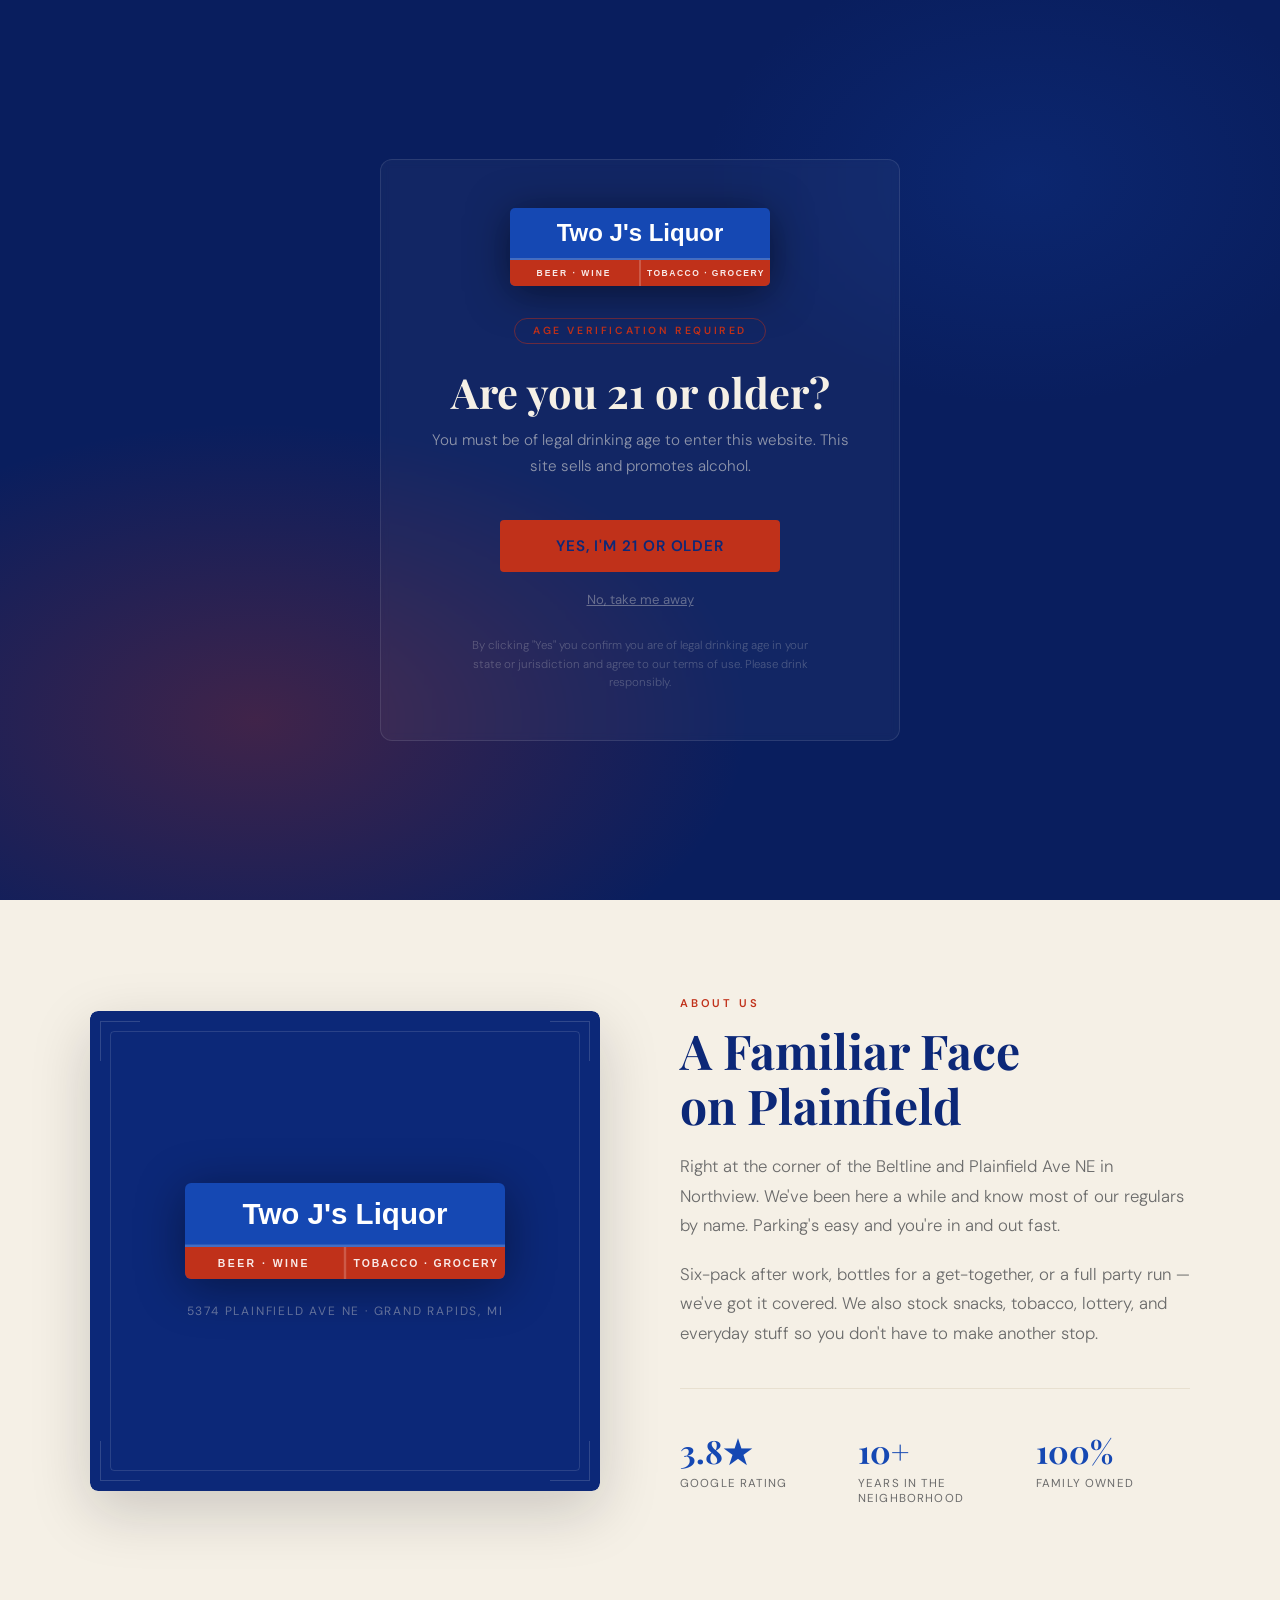
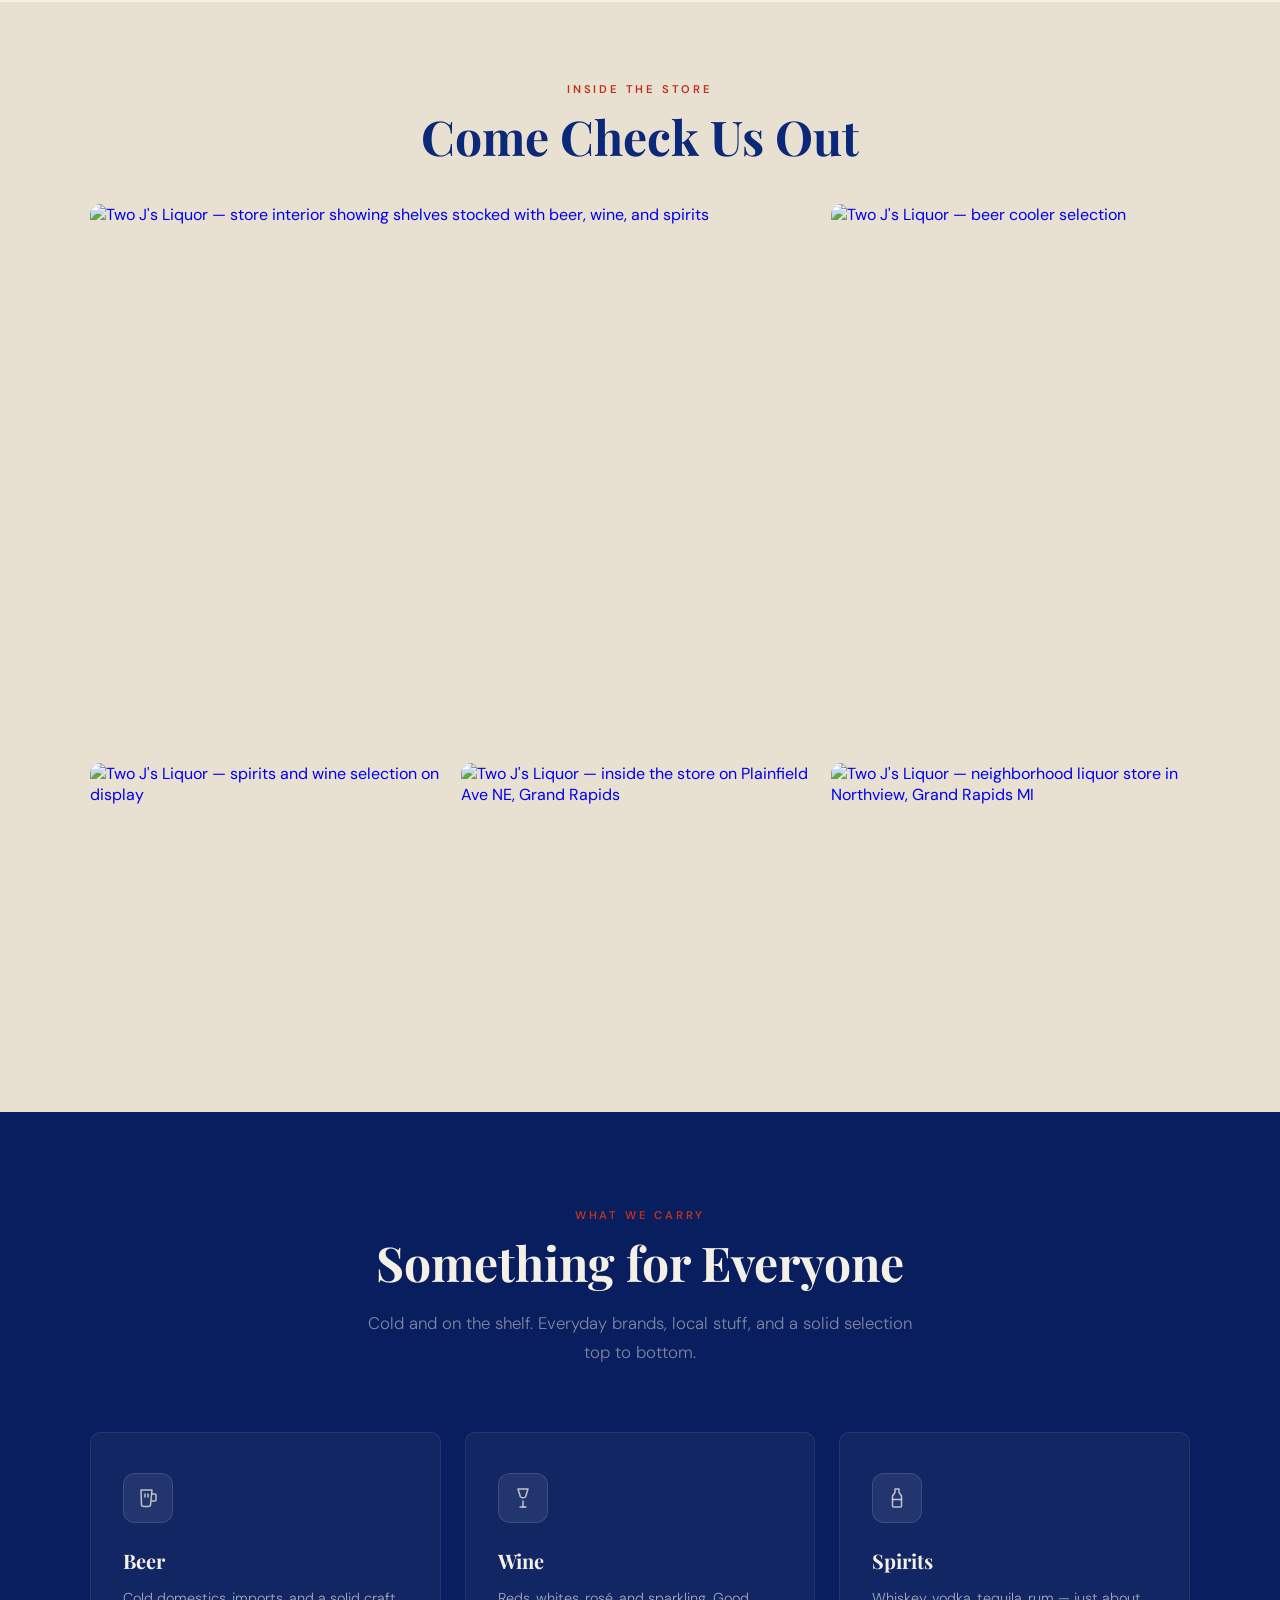
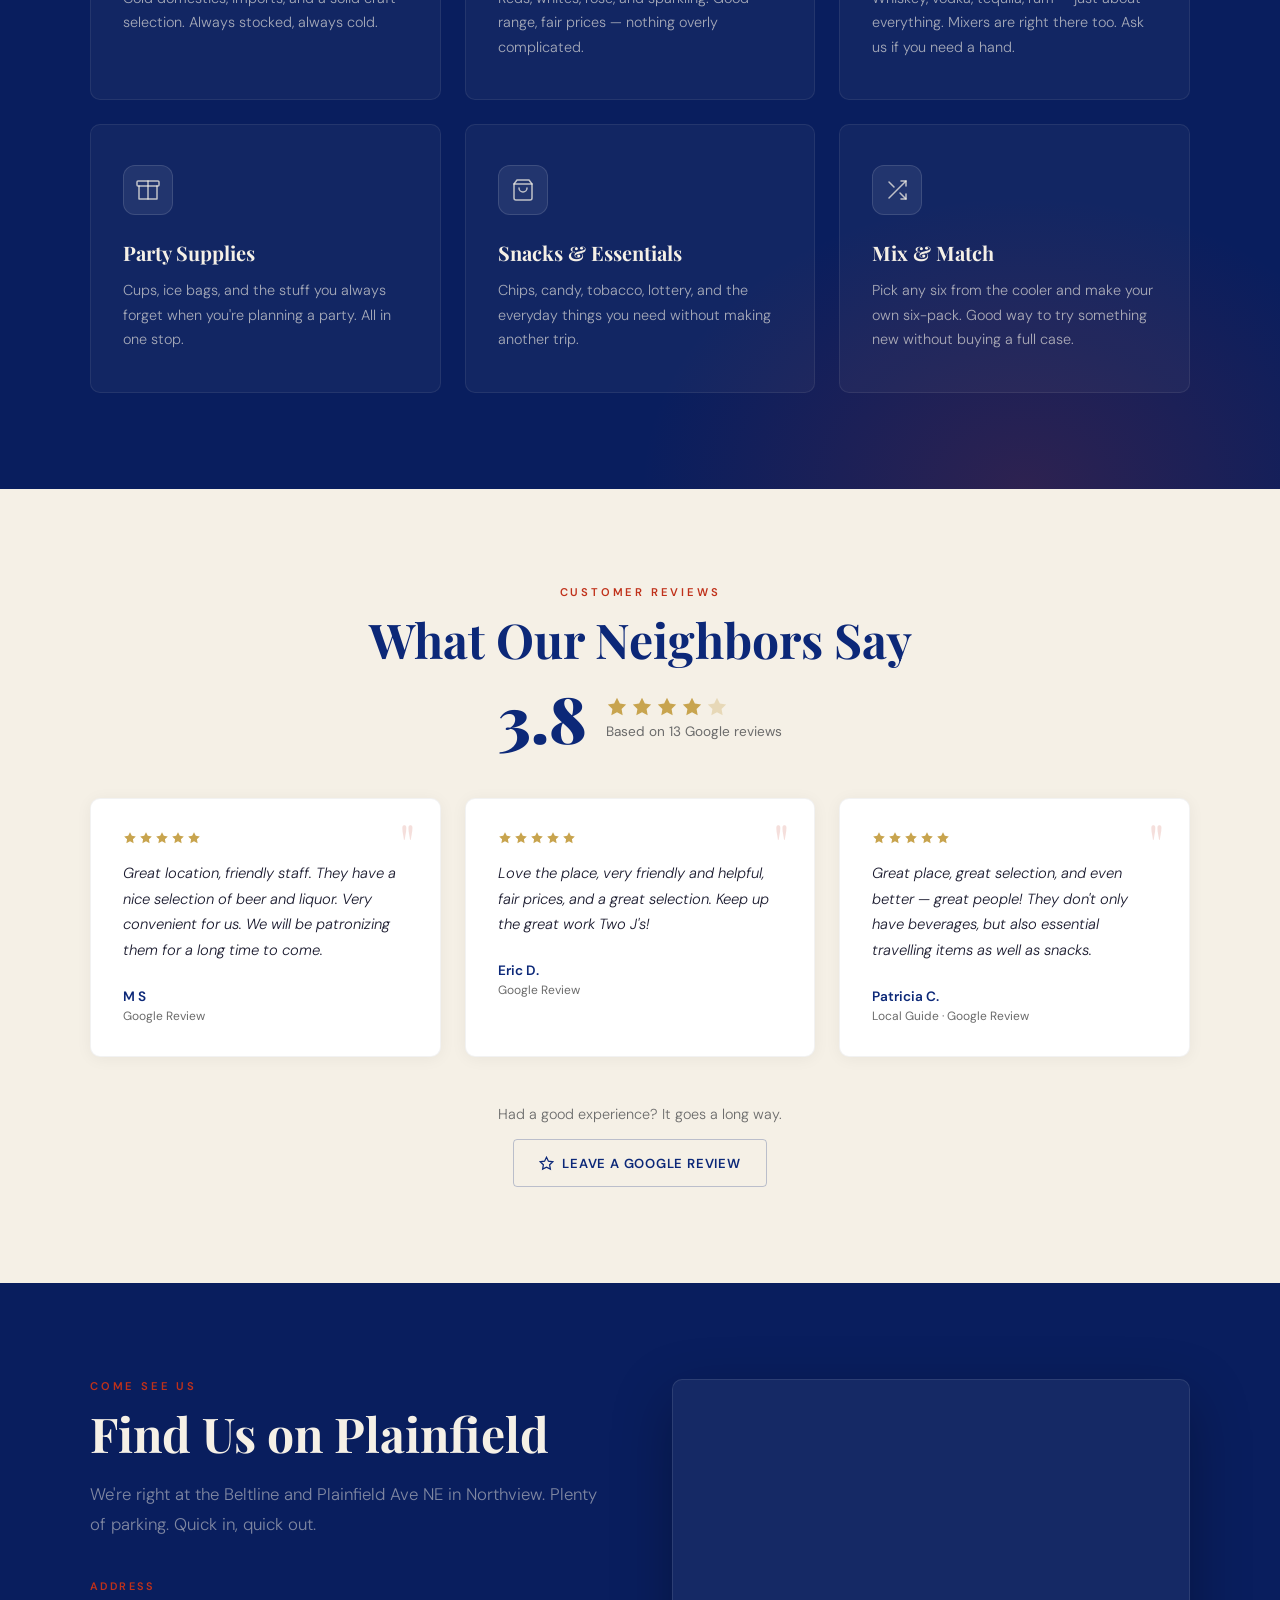
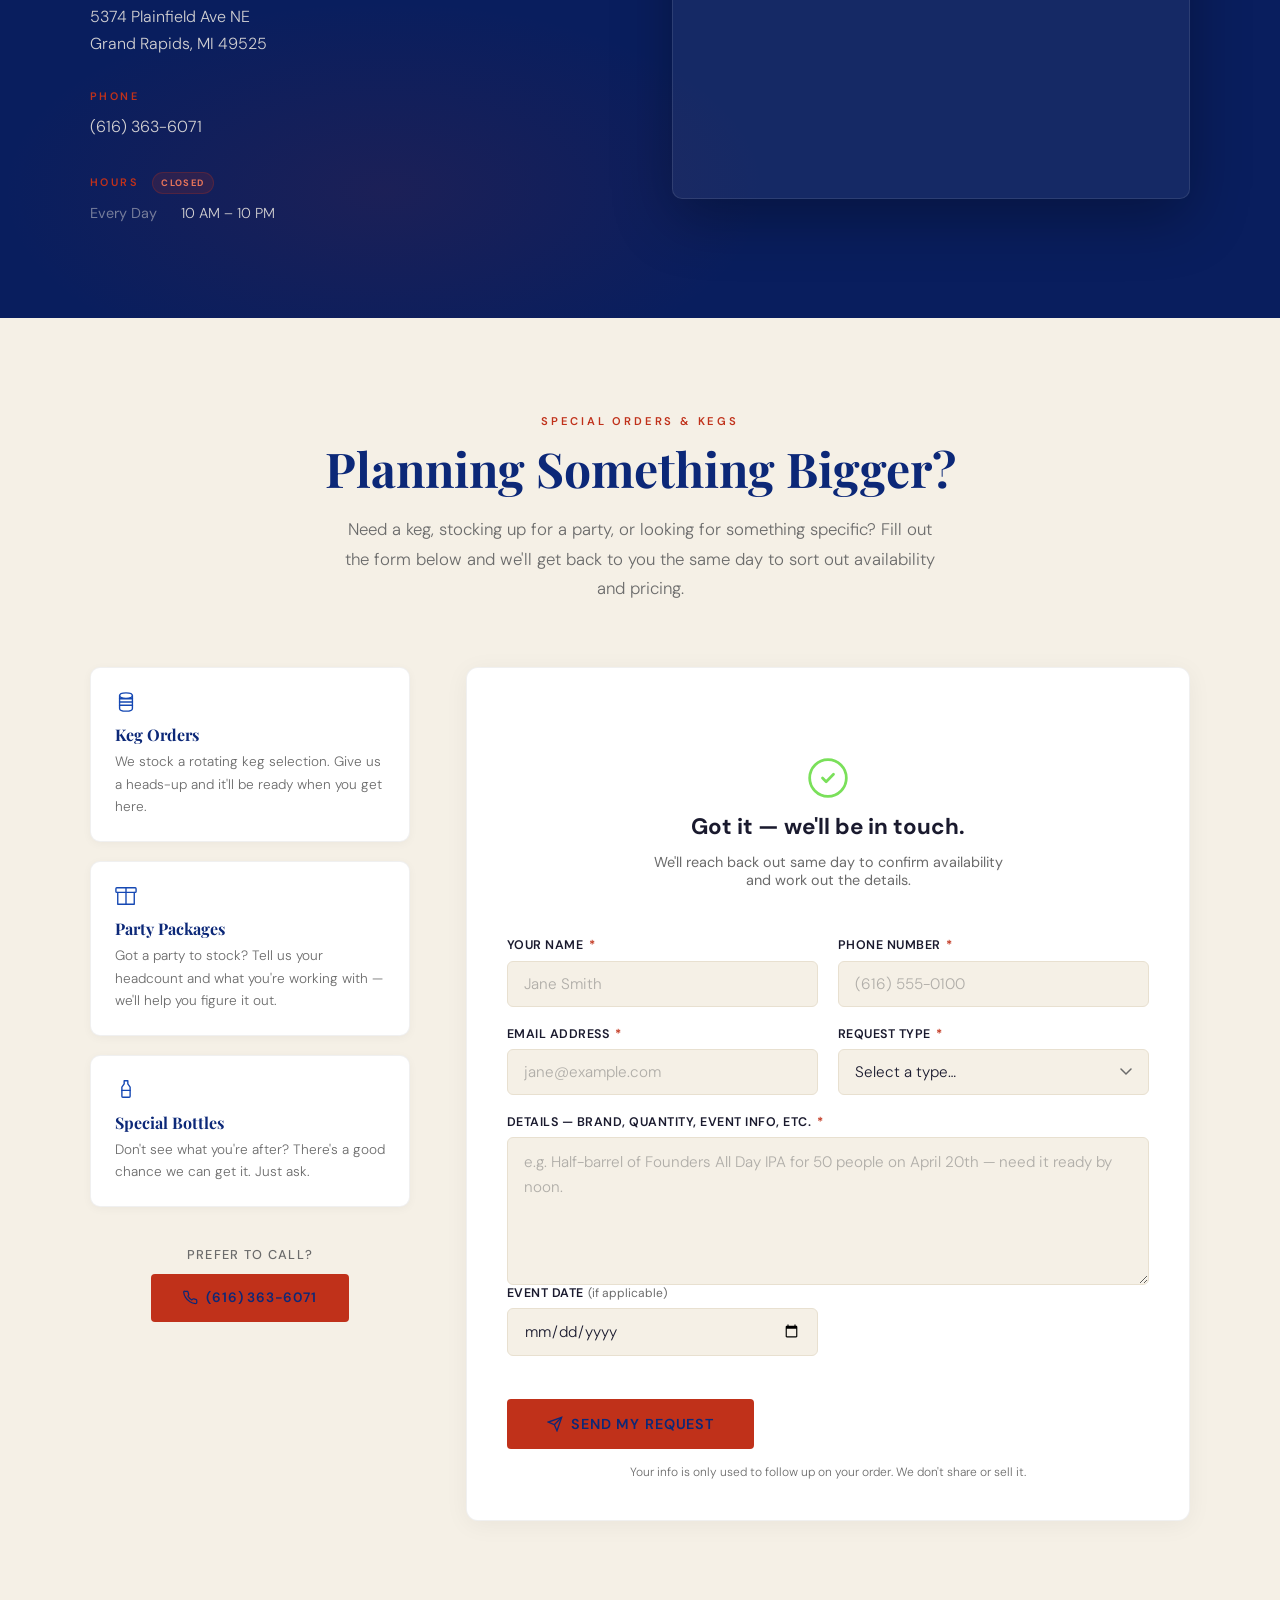
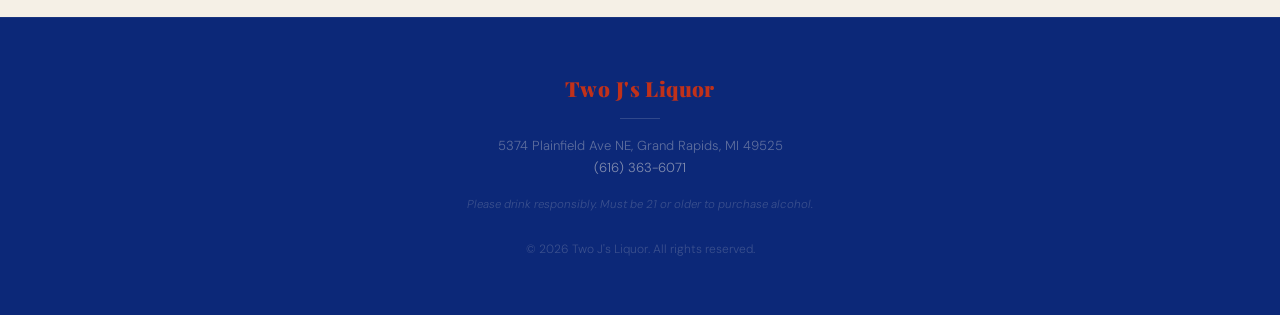
==== commit 4a634ff5: "Add photo gallery section with 5 Google Maps store photos - New gallery section between About and Of" ====
--- a/index.html
+++ b/index.html
@@ -127,6 +127,7 @@
   </a>
   <div class="nav-links">
     <a href="#about">About</a>
+    <a href="#gallery">Photos</a>
     <a href="#offerings">Selection</a>
     <a href="#reviews">Reviews</a>
     <a href="#order">Special Orders</a>
@@ -221,6 +222,58 @@
   </div>
 </section>
 
+<!-- PHOTO GALLERY -->
+<section class="gallery" id="gallery">
+  <div class="gallery-inner">
+    <div class="gallery-header fade-in">
+      <div class="section-label">Inside the Store</div>
+      <h2 class="section-title">Come Check Us Out</h2>
+    </div>
+    <div class="gallery-grid fade-in">
+      <a href="https://lh3.googleusercontent.com/p/AF1QipM7EMIH42nNABDeRS-NPDpn6Rf8-ICXrQoZ1sPz=s1360-w1360-h1020"
+         class="gallery-item gallery-item--featured"
+         target="_blank" rel="noopener noreferrer" aria-label="View store photo 1">
+        <img src="https://lh3.googleusercontent.com/p/AF1QipM7EMIH42nNABDeRS-NPDpn6Rf8-ICXrQoZ1sPz=s1360-w1360-h1020"
+             alt="Two J's Liquor — store interior showing shelves stocked with beer, wine, and spirits"
+             loading="lazy" decoding="async">
+        <div class="gallery-overlay" aria-hidden="true"></div>
+      </a>
+      <a href="https://lh3.googleusercontent.com/p/AF1QipN8gBsVqMXhDeO980gkAaam9l9KQ9cb0SRJ_vez=s1360-w1360-h1020"
+         class="gallery-item"
+         target="_blank" rel="noopener noreferrer" aria-label="View store photo 2">
+        <img src="https://lh3.googleusercontent.com/p/AF1QipN8gBsVqMXhDeO980gkAaam9l9KQ9cb0SRJ_vez=s1360-w1360-h1020"
+             alt="Two J's Liquor — beer cooler selection"
+             loading="lazy" decoding="async">
+        <div class="gallery-overlay" aria-hidden="true"></div>
+      </a>
+      <a href="https://lh3.googleusercontent.com/p/AF1QipNNCws1ZbEMz9el6NUlooex6rGUnwh_bxQYzDSN=s1360-w1360-h1020"
+         class="gallery-item"
+         target="_blank" rel="noopener noreferrer" aria-label="View store photo 3">
+        <img src="https://lh3.googleusercontent.com/p/AF1QipNNCws1ZbEMz9el6NUlooex6rGUnwh_bxQYzDSN=s1360-w1360-h1020"
+             alt="Two J's Liquor — spirits and wine selection on display"
+             loading="lazy" decoding="async">
+        <div class="gallery-overlay" aria-hidden="true"></div>
+      </a>
+      <a href="https://lh3.googleusercontent.com/p/AF1QipOie6lt_pLVOCOch4pudc65fTFi64dGkWp1cRUr=s1360-w1360-h1020"
+         class="gallery-item"
+         target="_blank" rel="noopener noreferrer" aria-label="View store photo 4">
+        <img src="https://lh3.googleusercontent.com/p/AF1QipOie6lt_pLVOCOch4pudc65fTFi64dGkWp1cRUr=s1360-w1360-h1020"
+             alt="Two J's Liquor — inside the store on Plainfield Ave NE, Grand Rapids"
+             loading="lazy" decoding="async">
+        <div class="gallery-overlay" aria-hidden="true"></div>
+      </a>
+      <a href="https://lh3.googleusercontent.com/p/AF1QipPenp9LbfwTTKn8TMsAa2ZDy-nWJRkLP2KTDAIN=s1360-w1360-h1020"
+         class="gallery-item"
+         target="_blank" rel="noopener noreferrer" aria-label="View store photo 5">
+        <img src="https://lh3.googleusercontent.com/p/AF1QipPenp9LbfwTTKn8TMsAa2ZDy-nWJRkLP2KTDAIN=s1360-w1360-h1020"
+             alt="Two J's Liquor — neighborhood liquor store in Northview, Grand Rapids MI"
+             loading="lazy" decoding="async">
+        <div class="gallery-overlay" aria-hidden="true"></div>
+      </a>
+    </div>
+  </div>
+</section>
+
 <!-- OFFERINGS -->
 <section class="offerings" id="offerings">
   <div class="offerings-inner">
@@ -527,6 +580,26 @@
   <p class="footer-copyright">© 2026 Two J's Liquor. All rights reserved.</p>
 </footer>
 
+<!-- BACK TO TOP -->
+<button class="back-to-top" id="back-to-top" aria-label="Back to top" hidden>
+  <svg width="18" height="18" viewBox="0 0 24 24" fill="none" stroke="currentColor" stroke-width="2.5" stroke-linecap="round" stroke-linejoin="round" aria-hidden="true"><polyline points="18 15 12 9 6 15"/></svg>
+</button>
+
+<!-- MOBILE ACTION BAR (visible < 768px only) -->
+<div class="mobile-action-bar" role="navigation" aria-label="Quick actions">
+  <a href="tel:6163636071" class="mob-btn mob-btn-call">
+    <svg width="18" height="18" viewBox="0 0 24 24" fill="none" stroke="currentColor" stroke-width="2" stroke-linecap="round" stroke-linejoin="round" aria-hidden="true"><path d="M22 16.92v3a2 2 0 0 1-2.18 2 19.79 19.79 0 0 1-8.63-3.07A19.5 19.5 0 0 1 4.11 11.9a19.79 19.79 0 0 1-3.07-8.67A2 2 0 0 1 3.22 2h3a2 2 0 0 1 2 1.72c.13.96.36 1.9.7 2.81a2 2 0 0 1-.45 2.11L8.09 9.91a16 16 0 0 0 6 6l1.27-1.27a2 2 0 0 1 2.11-.45c.91.34 1.85.57 2.81.7A2 2 0 0 1 22 16.92z"/></svg>
+    Call Us
+  </a>
+  <a href="https://maps.google.com/?q=5374+Plainfield+Ave+NE,+Grand+Rapids,+MI+49525"
+     class="mob-btn mob-btn-directions"
+     target="_blank"
+     rel="noopener noreferrer">
+    <svg width="18" height="18" viewBox="0 0 24 24" fill="none" stroke="currentColor" stroke-width="2" stroke-linecap="round" stroke-linejoin="round" aria-hidden="true"><path d="M21 10c0 7-9 13-9 13s-9-6-9-13a9 9 0 0 1 18 0z"/><circle cx="12" cy="10" r="3"/></svg>
+    Get Directions
+  </a>
+</div>
+
 <script src="script.js"></script>
 
 </body>
--- a/style.css
+++ b/style.css
@@ -395,6 +395,78 @@
   margin-top: 0.25rem;
 }
 
+/* ── GALLERY ── */
+.gallery {
+  background: var(--cream-dark);
+  padding: 5rem 2rem;
+}
+
+.gallery-inner {
+  max-width: 1100px;
+  margin: 0 auto;
+}
+
+.gallery-header {
+  text-align: center;
+  margin-bottom: 2.5rem;
+}
+
+.gallery-grid {
+  display: grid;
+  grid-template-columns: repeat(3, 1fr);
+  grid-template-rows: auto auto;
+  gap: 0.75rem;
+}
+
+/* First photo spans 2 columns — featured */
+.gallery-item--featured {
+  grid-column: span 2;
+}
+
+.gallery-item {
+  display: block;
+  position: relative;
+  overflow: hidden;
+  border-radius: 10px;
+  background: var(--cream-dark);
+  aspect-ratio: 4 / 3;
+  text-decoration: none;
+}
+
+.gallery-item img {
+  width: 100%;
+  height: 100%;
+  object-fit: cover;
+  display: block;
+  transition: transform 0.4s ease;
+}
+
+.gallery-overlay {
+  position: absolute;
+  inset: 0;
+  background: rgba(12, 40, 120, 0);
+  transition: background 0.3s ease;
+  pointer-events: none;
+}
+
+.gallery-item:hover img { transform: scale(1.04); }
+.gallery-item:hover .gallery-overlay { background: rgba(12, 40, 120, 0.15); }
+
+@media (max-width: 768px) {
+  .gallery { padding: 3.5rem 1.25rem; }
+  .gallery-grid {
+    grid-template-columns: repeat(2, 1fr);
+  }
+  .gallery-item--featured {
+    grid-column: span 2; /* still full-width on tablet */
+  }
+}
+
+@media (max-width: 500px) {
+  .gallery-grid { grid-template-columns: 1fr; }
+  .gallery-item--featured { grid-column: span 1; }
+}
+
 /* ── OFFERINGS ── */
 .offerings {
   background: var(--navy-deep);
@@ -1208,3 +1280,104 @@
 
   .age-gate-inner { padding: 2rem 1.5rem; }
 }
+
+/* ═══════════════════════════════════════════════════════════
+   BACK TO TOP
+   ═══════════════════════════════════════════════════════════ */
+.back-to-top {
+  position: fixed;
+  bottom: 2rem;
+  right: 2rem;
+  z-index: 150;
+  width: 44px;
+  height: 44px;
+  border-radius: 50%;
+  background: var(--navy);
+  color: var(--cream);
+  border: none;
+  cursor: pointer;
+  display: flex;
+  align-items: center;
+  justify-content: center;
+  box-shadow: 0 4px 16px rgba(0,0,0,0.25);
+  opacity: 0;
+  transform: translateY(10px);
+  transition: opacity 0.25s, transform 0.25s, background 0.2s;
+  pointer-events: none;
+}
+
+.back-to-top.visible {
+  opacity: 1;
+  transform: translateY(0);
+  pointer-events: auto;
+}
+
+.back-to-top:hover { background: var(--navy-deep); }
+.back-to-top:active { transform: translateY(1px); }
+
+/* On mobile, float above the sticky action bar */
+@media (max-width: 767px) {
+  .back-to-top {
+    bottom: calc(64px + env(safe-area-inset-bottom, 0px) + 12px);
+    right: 1rem;
+  }
+}
+
+/* ═══════════════════════════════════════════════════════════
+   MOBILE ACTION BAR
+   Fixed at viewport bottom on phones only. Hidden on desktop.
+   ═══════════════════════════════════════════════════════════ */
+.mobile-action-bar {
+  display: none; /* hidden on desktop — shown in mobile media query below */
+}
+
+@media (max-width: 767px) {
+  /* Nudge body so the sticky bar never covers footer text */
+  body {
+    padding-bottom: calc(64px + env(safe-area-inset-bottom, 0px));
+  }
+
+  .mobile-action-bar {
+    display: flex;
+    position: fixed;
+    bottom: 0;
+    left: 0;
+    width: 100%;
+    z-index: 200;
+    box-shadow: 0 -4px 20px rgba(0, 0, 0, 0.18);
+    /* Extend into the iPhone home-bar safe area */
+    padding-bottom: env(safe-area-inset-bottom, 0px);
+    background: var(--navy);
+  }
+
+  .mob-btn {
+    flex: 1;
+    display: flex;
+    align-items: center;
+    justify-content: center;
+    gap: 0.5rem;
+    padding: 1rem 0.5rem;
+    font-family: var(--font-sans);
+    font-size: 0.9rem;
+    font-weight: 700;
+    letter-spacing: 0.03em;
+    text-decoration: none;
+    text-align: center;
+    white-space: nowrap;
+    transition: filter 0.15s;
+    -webkit-tap-highlight-color: transparent;
+  }
+
+  .mob-btn:active { filter: brightness(0.88); }
+
+  .mob-btn-call {
+    background: var(--gold);   /* site red */
+    color: #fff;
+    border-right: 1px solid rgba(255,255,255,0.15);
+  }
+
+  .mob-btn-directions {
+    background: var(--navy);   /* site navy */
+    color: var(--cream);
+  }
+}
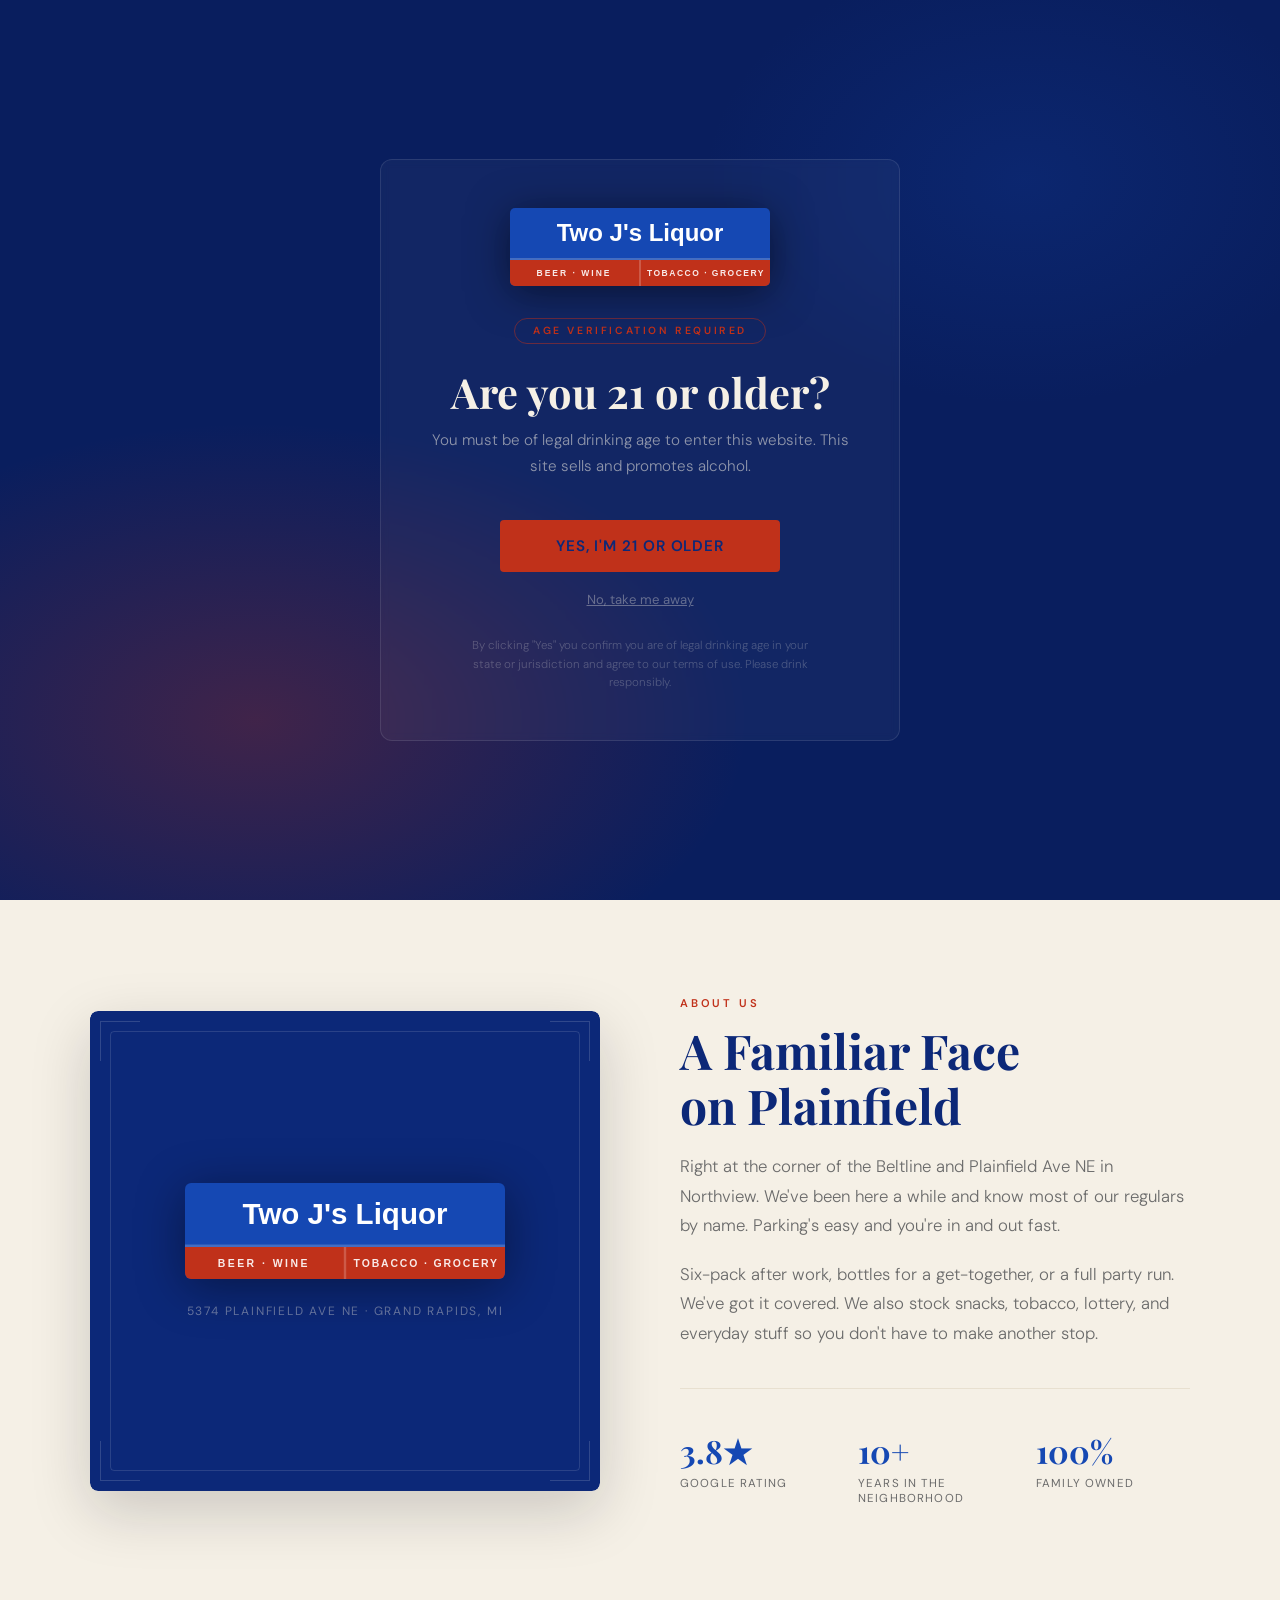
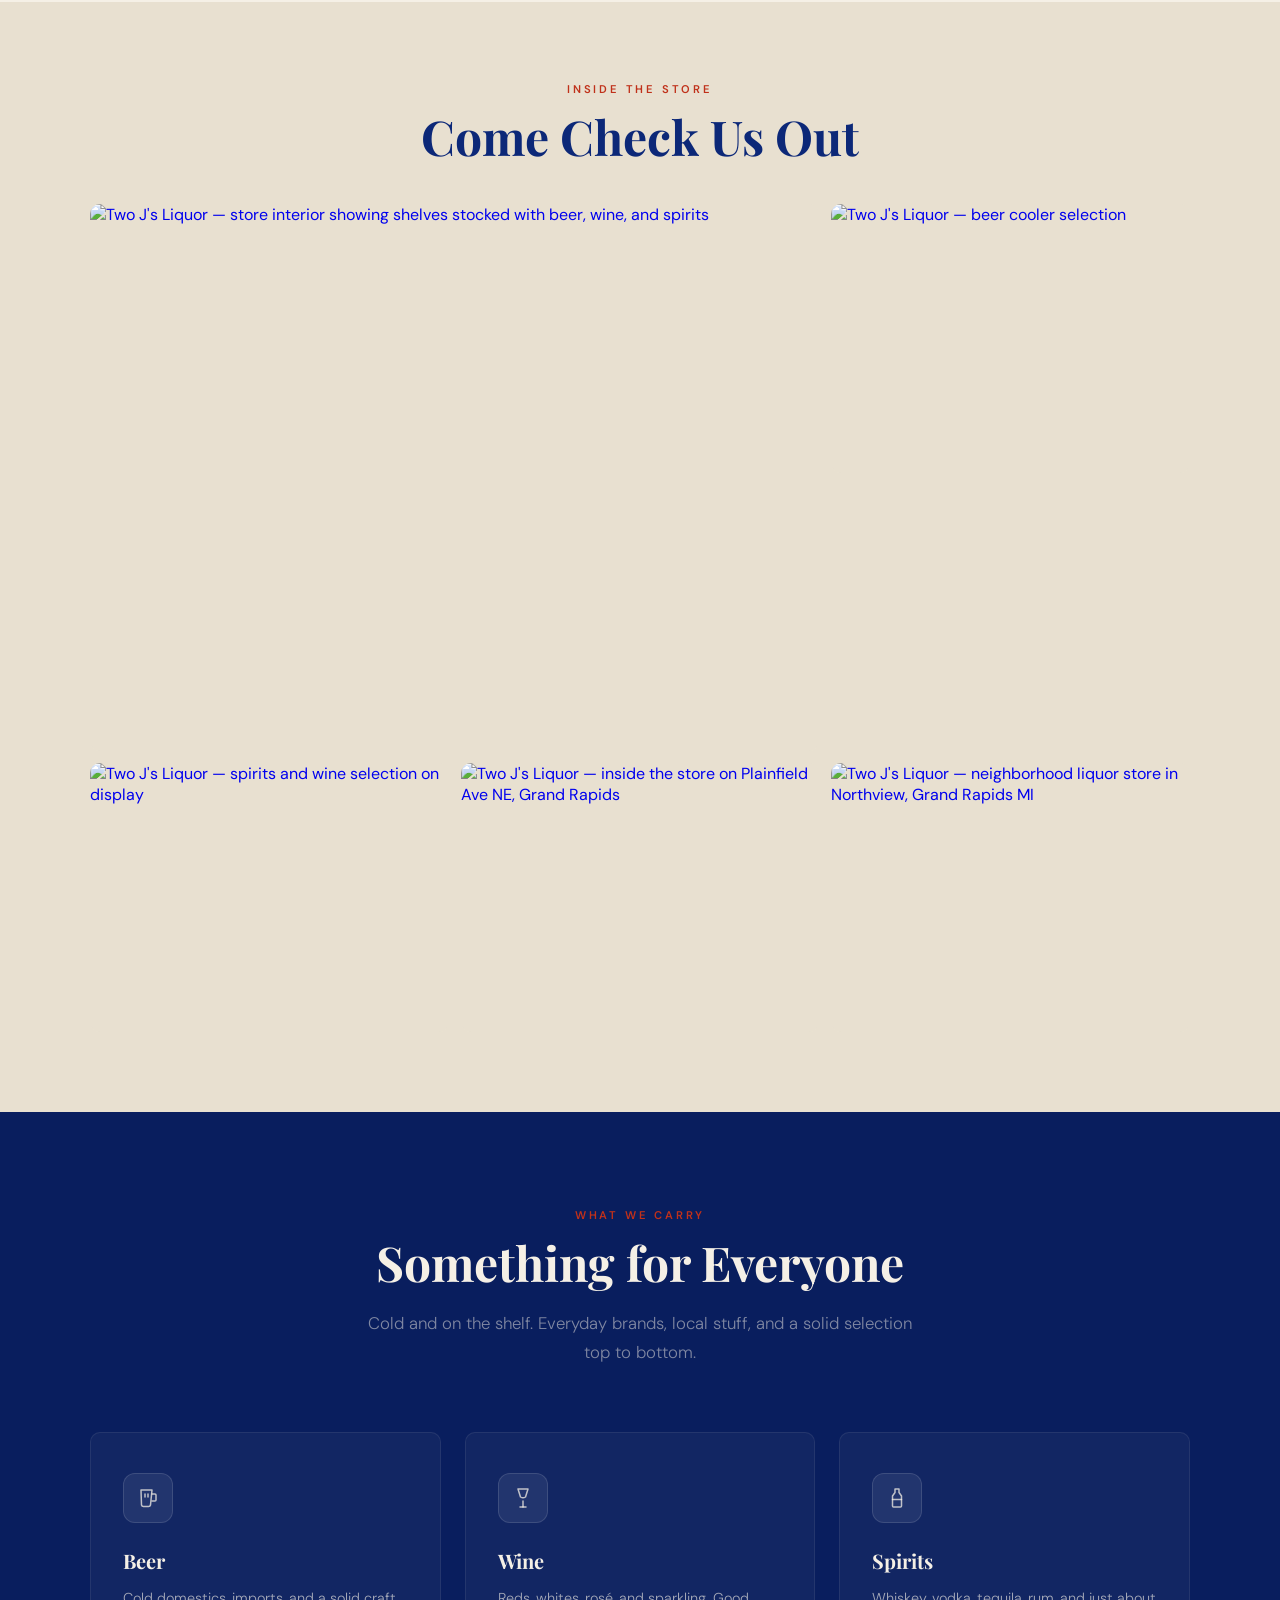
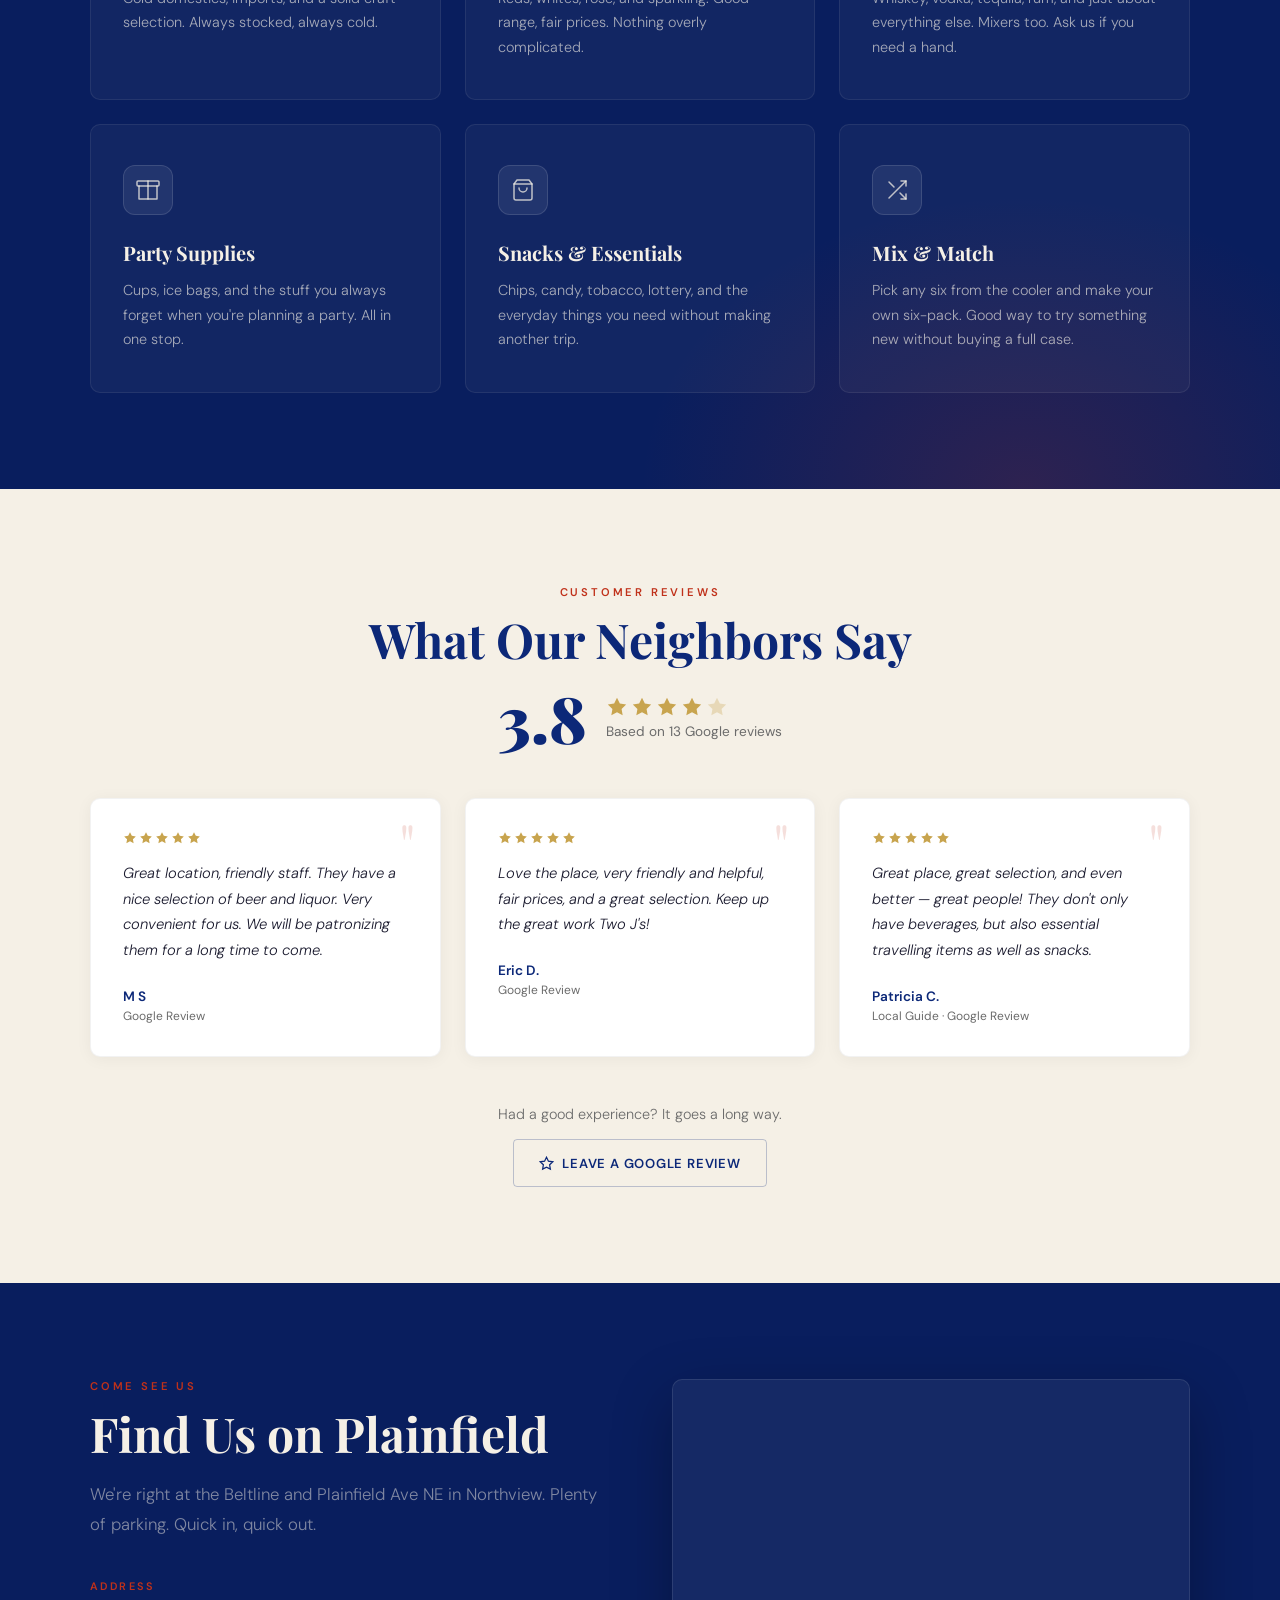
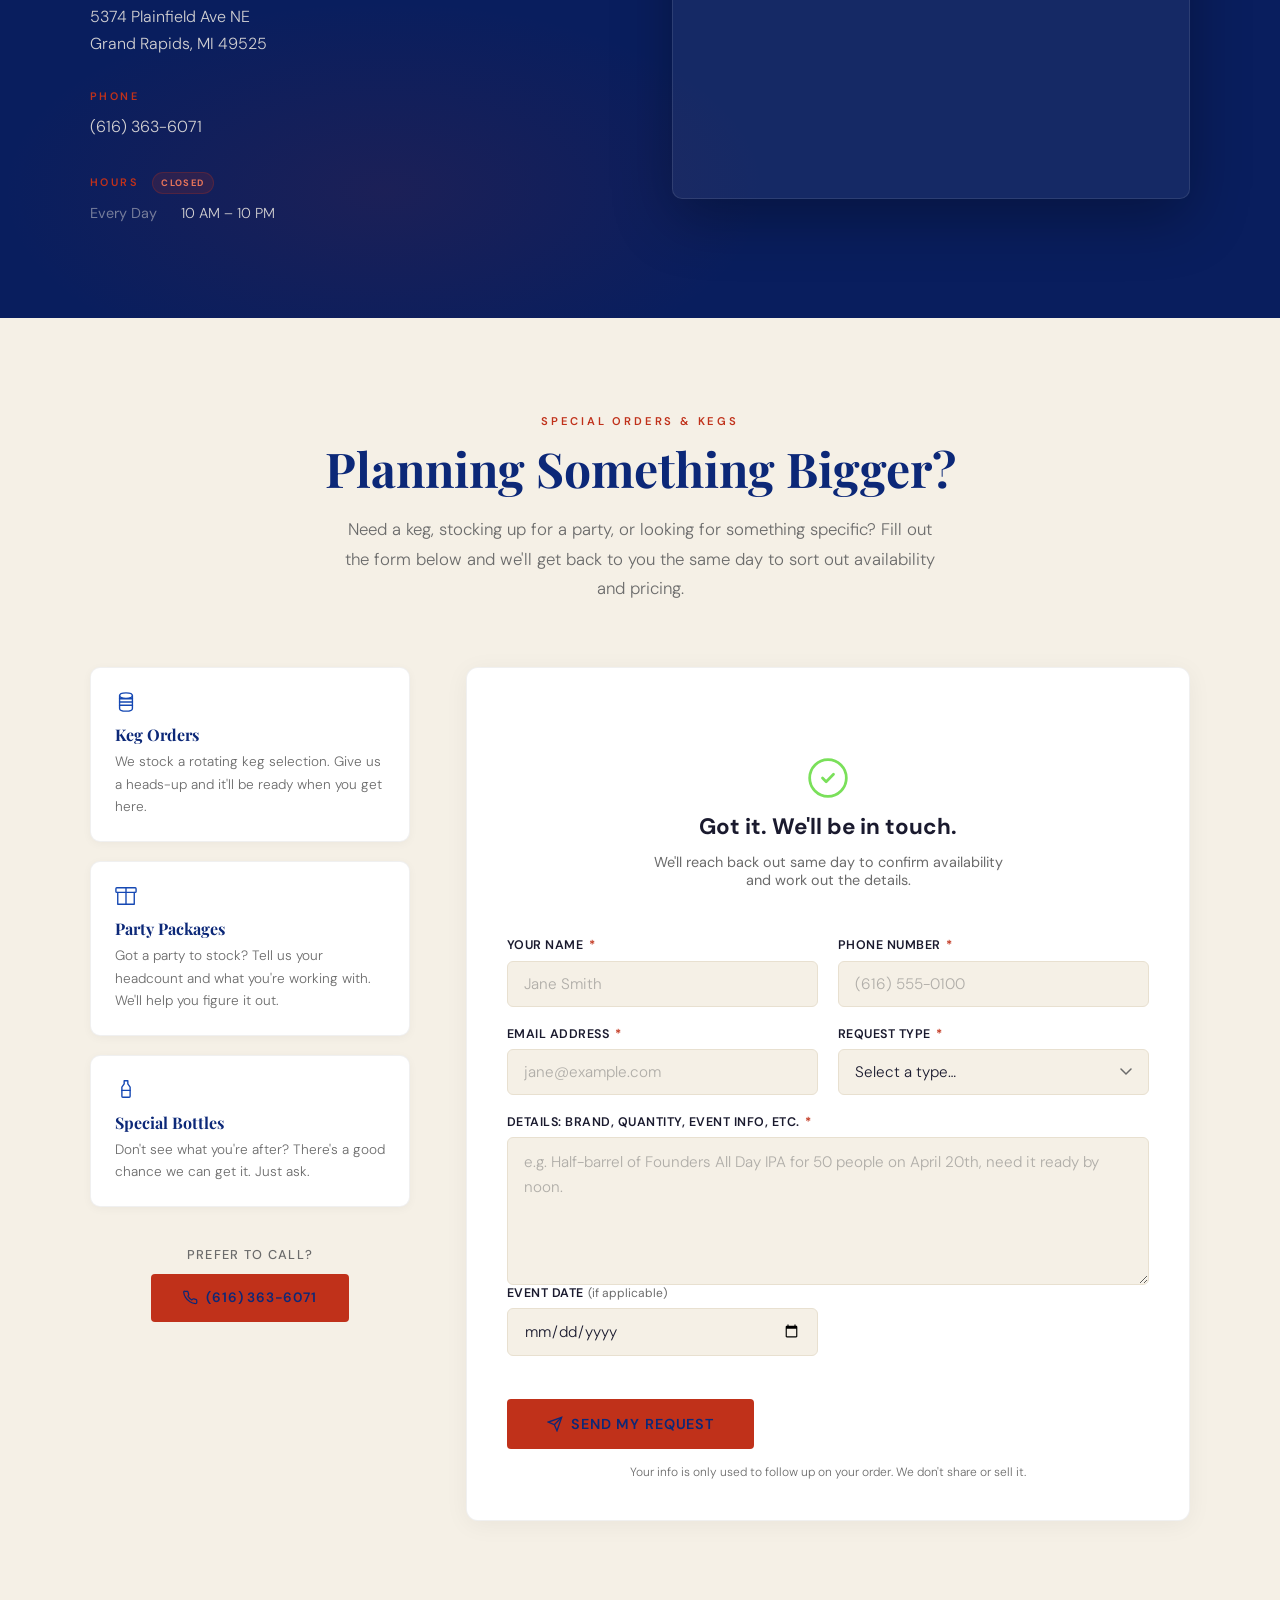
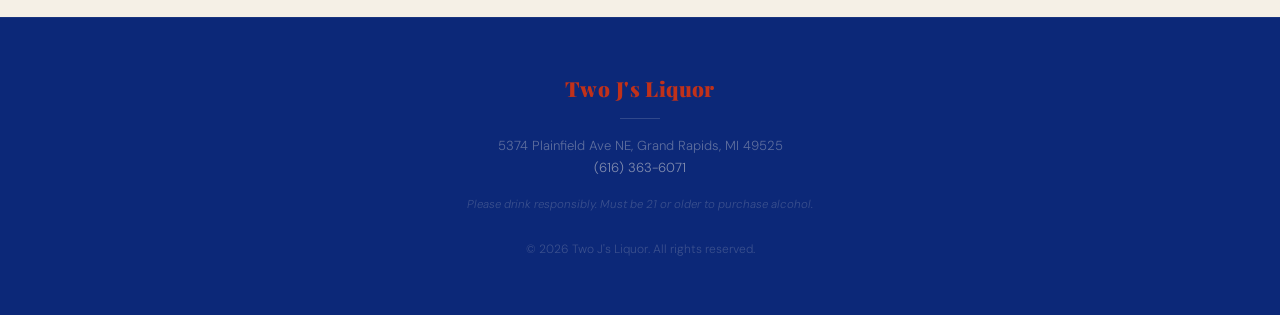
==== commit ab9b9084: "Fix scroll-lock bug; remove em dashes from visible text Scroll fix: - Age gate JS was setting body o" ====
--- a/index.html
+++ b/index.html
@@ -144,7 +144,7 @@
   <div class="hero-content">
     <div class="hero-badge">Northview's Neighborhood Party Store</div>
     <h1>Two J's<br><em>Liquor</em></h1>
-    <p class="hero-sub">Cold beer, wine, spirits, and everything you need for the party — on Plainfield Ave NE. Open every day, 10 to 10.</p>
+    <p class="hero-sub">Cold beer, wine, spirits, and everything you need for the party. Right on Plainfield Ave NE. Open every day, 10 to 10.</p>
     <div class="hero-buttons">
       <a href="#visit" class="btn btn-primary">
         <svg width="16" height="16" viewBox="0 0 24 24" fill="none" stroke="currentColor" stroke-width="2"><path d="M21 10c0 7-9 13-9 13s-9-6-9-13a9 9 0 0 1 18 0z"/><circle cx="12" cy="10" r="3"/></svg>
@@ -202,7 +202,7 @@
         Right at the corner of the Beltline and Plainfield Ave NE in Northview. We've been here a while and know most of our regulars by name. Parking's easy and you're in and out fast.
       </p>
       <p class="section-subtitle about-subtitle-second">
-        Six-pack after work, bottles for a get-together, or a full party run — we've got it covered. We also stock snacks, tobacco, lottery, and everyday stuff so you don't have to make another stop.
+        Six-pack after work, bottles for a get-together, or a full party run. We've got it covered. We also stock snacks, tobacco, lottery, and everyday stuff so you don't have to make another stop.
       </p>
       <div class="about-stats">
         <div>
@@ -297,7 +297,7 @@
           <svg viewBox="0 0 24 24" fill="none" stroke="currentColor" stroke-width="1.5" stroke-linecap="round" stroke-linejoin="round" aria-hidden="true"><path d="M7 3h10l-2.5 8a4.5 4.5 0 0 1-5 0L7 3z"/><line x1="12" y1="15" x2="12" y2="21"/><line x1="9" y1="21" x2="15" y2="21"/></svg>
         </div>
         <h3>Wine</h3>
-        <p>Reds, whites, rosé, and sparkling. Good range, fair prices — nothing overly complicated.</p>
+        <p>Reds, whites, rosé, and sparkling. Good range, fair prices. Nothing overly complicated.</p>
       </div>
       <div class="offering-card fade-in">
         <div class="offering-icon">
@@ -305,7 +305,7 @@
           <svg viewBox="0 0 24 24" fill="none" stroke="currentColor" stroke-width="1.5" stroke-linecap="round" stroke-linejoin="round" aria-hidden="true"><path d="M10 3h4v3.5L16.5 10V20a1 1 0 0 1-1 1H8.5a1 1 0 0 1-1-1V10L10 6.5V3z"/><line x1="7.5" y1="13.5" x2="16.5" y2="13.5"/></svg>
         </div>
         <h3>Spirits</h3>
-        <p>Whiskey, vodka, tequila, rum — just about everything. Mixers are right there too. Ask us if you need a hand.</p>
+        <p>Whiskey, vodka, tequila, rum, and just about everything else. Mixers too. Ask us if you need a hand.</p>
       </div>
       <div class="offering-card fade-in">
         <div class="offering-icon">
@@ -479,7 +479,7 @@
             <svg viewBox="0 0 24 24" fill="none" stroke="currentColor" stroke-width="1.5" stroke-linecap="round" stroke-linejoin="round" aria-hidden="true"><polyline points="21 8 21 21 3 21 3 8"/><rect x="1" y="3" width="22" height="5" rx="1"/><line x1="12" y1="3" x2="12" y2="21"/></svg>
           </div>
           <h3>Party Packages</h3>
-          <p>Got a party to stock? Tell us your headcount and what you're working with — we'll help you figure it out.</p>
+          <p>Got a party to stock? Tell us your headcount and what you're working with. We'll help you figure it out.</p>
         </div>
         <div class="order-info-card">
           <div class="order-info-icon">
@@ -511,7 +511,7 @@
         <!-- Success / error states (shown by JS after submit) -->
         <div id="form-success" class="form-success" hidden>
           <svg width="44" height="44" viewBox="0 0 24 24" fill="none" stroke="currentColor" stroke-width="1.5" stroke-linecap="round" stroke-linejoin="round" aria-hidden="true"><circle cx="12" cy="12" r="10"/><polyline points="9 12 11 14 15 10"/></svg>
-          <h3>Got it — we'll be in touch.</h3>
+          <h3>Got it. We'll be in touch.</h3>
           <p>We'll reach back out same day to confirm availability and work out the details.</p>
         </div>
         <div id="form-error" class="form-error" hidden>
@@ -548,9 +548,9 @@
         </div>
 
         <div class="form-group form-full">
-          <label for="ord-details">Details — brand, quantity, event info, etc. <span aria-hidden="true">*</span></label>
+          <label for="ord-details">Details: brand, quantity, event info, etc. <span aria-hidden="true">*</span></label>
           <textarea id="ord-details" name="details" required rows="5"
-                    placeholder="e.g. Half-barrel of Founders All Day IPA for 50 people on April 20th — need it ready by noon."></textarea>
+                    placeholder="e.g. Half-barrel of Founders All Day IPA for 50 people on April 20th, need it ready by noon."></textarea>
         </div>
 
         <div class="form-row">
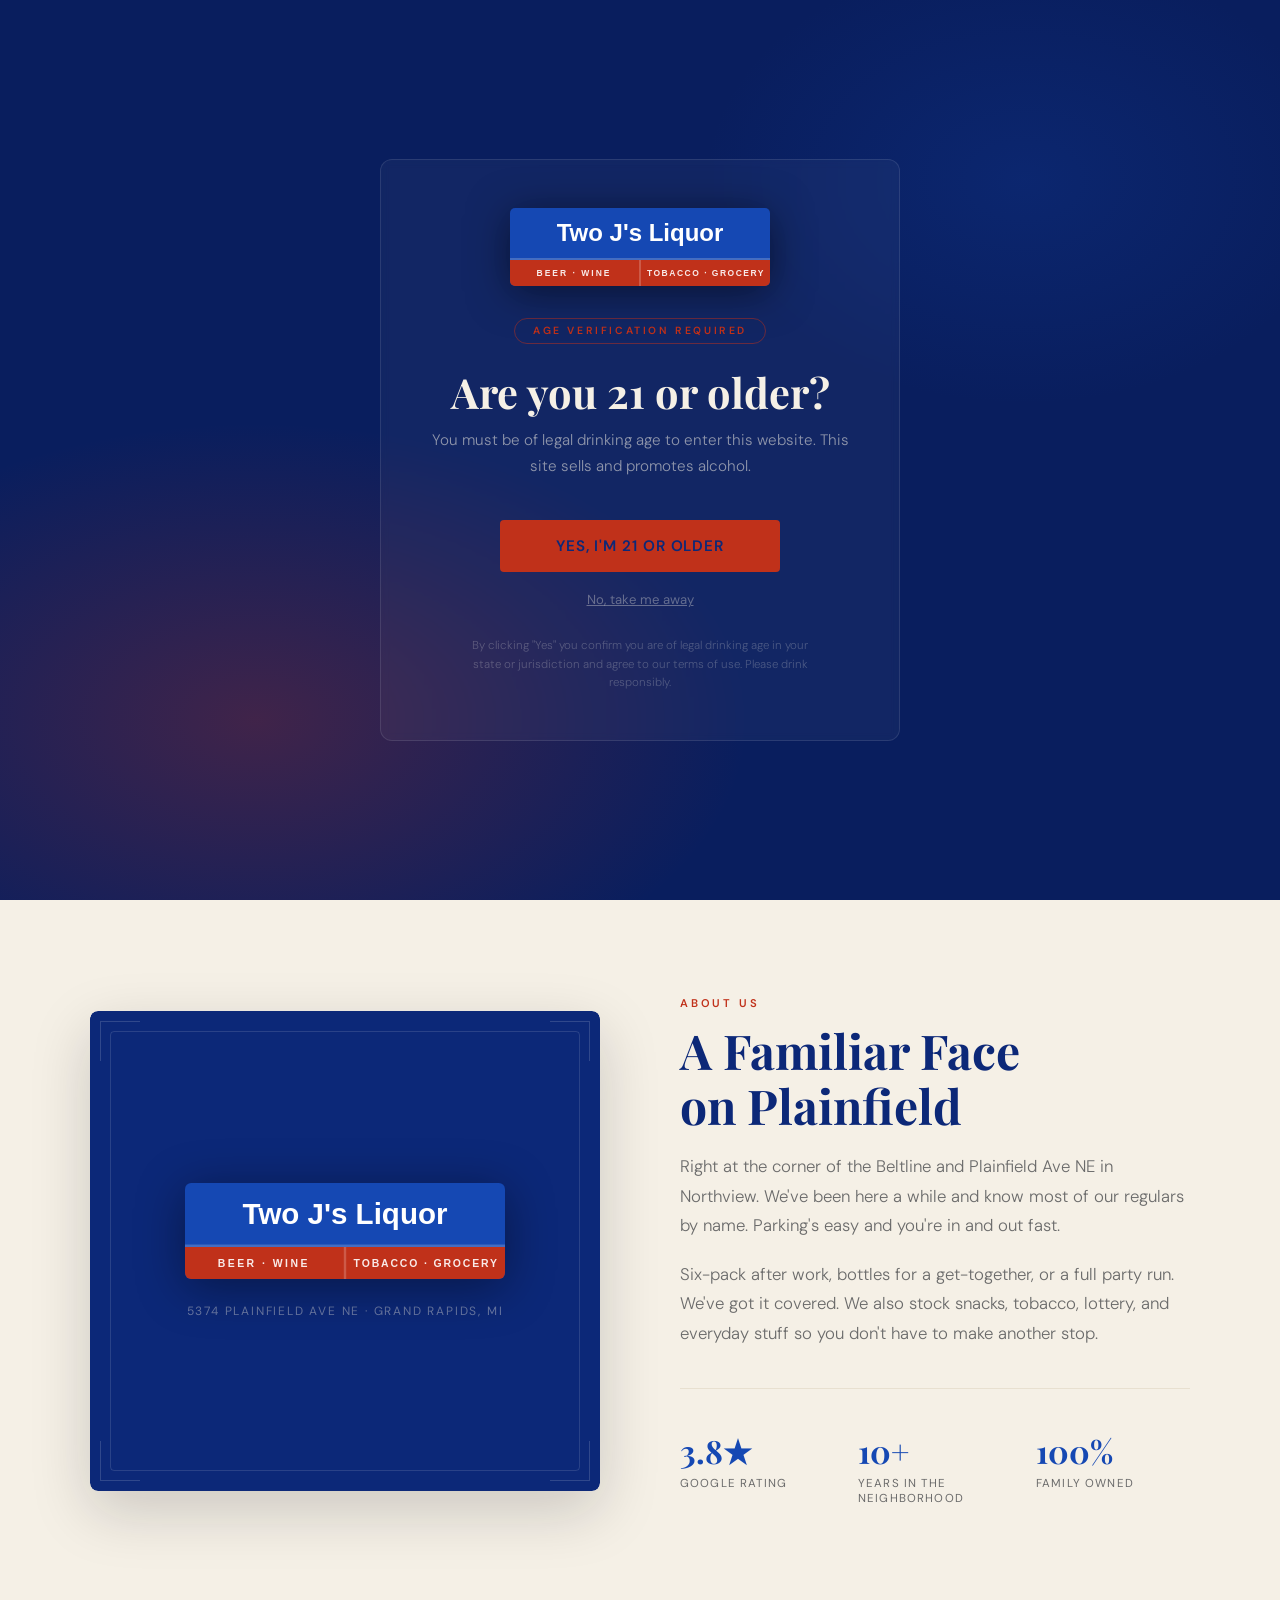
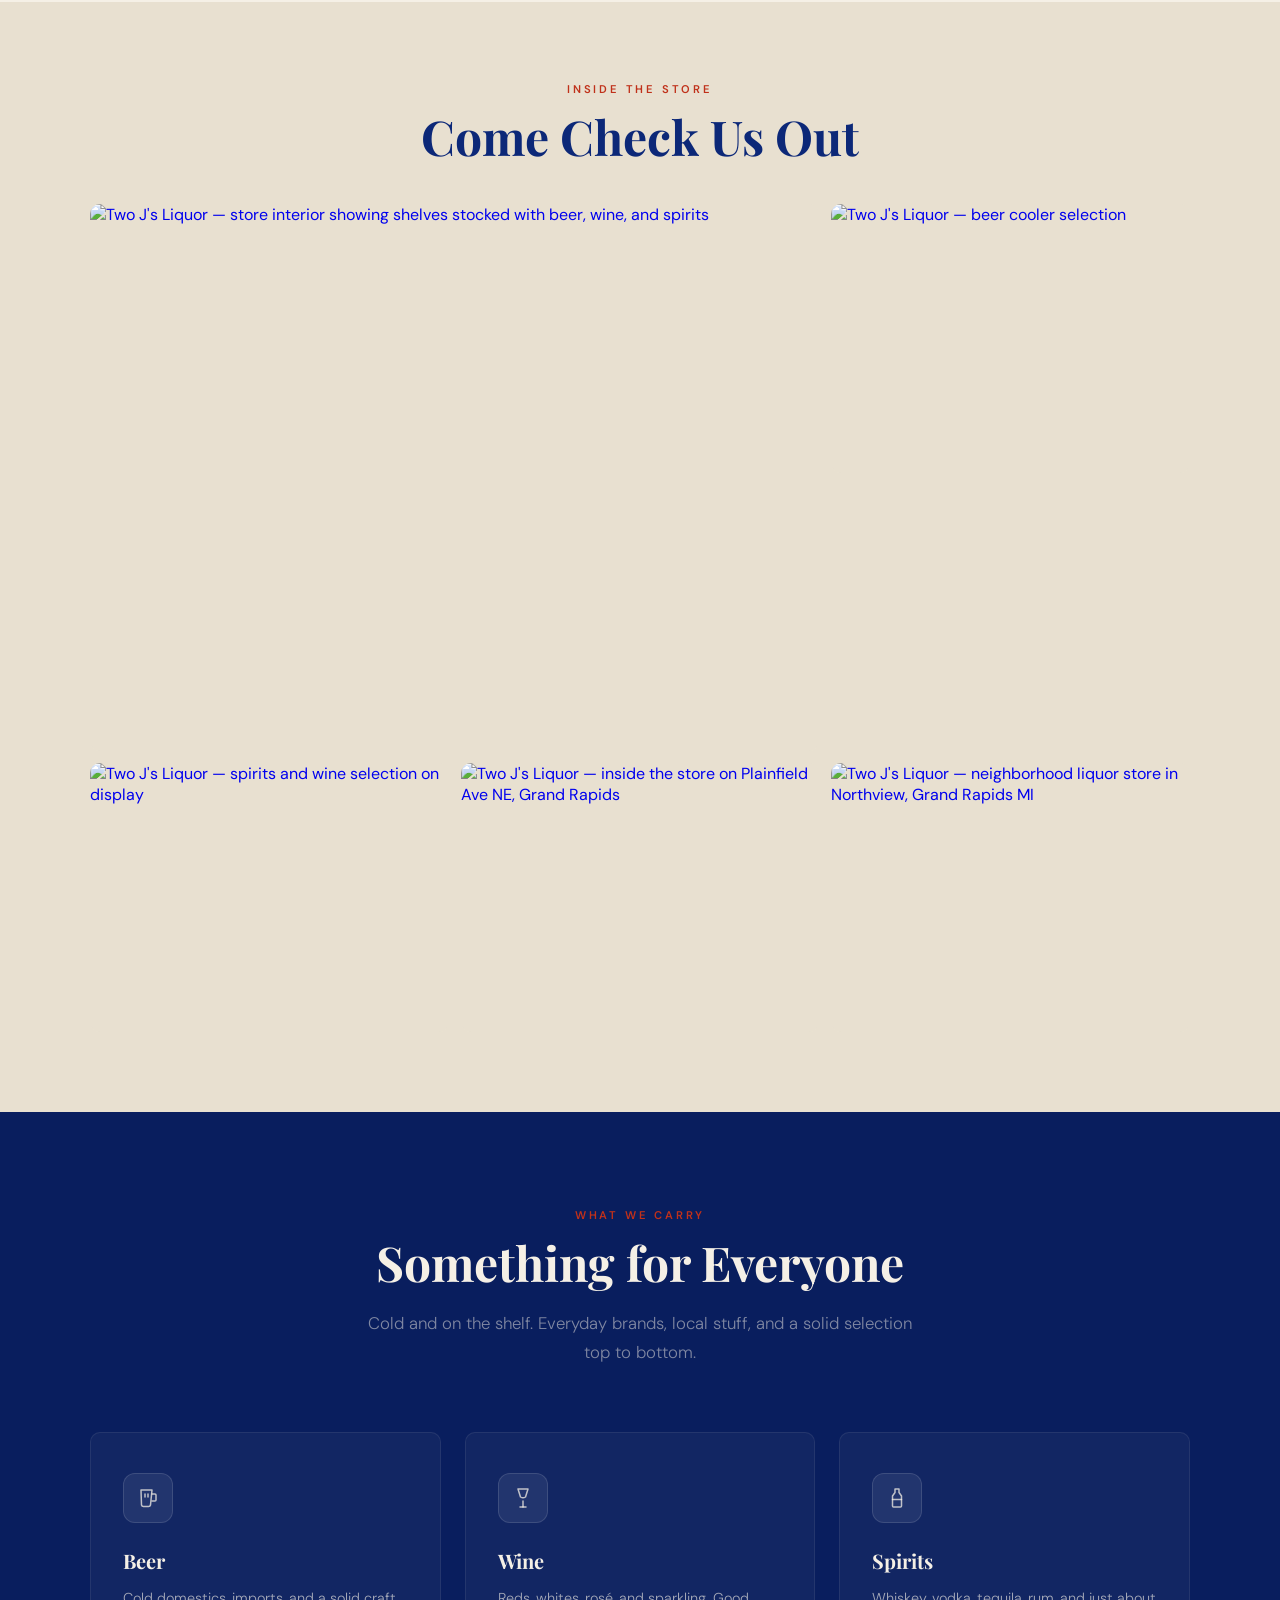
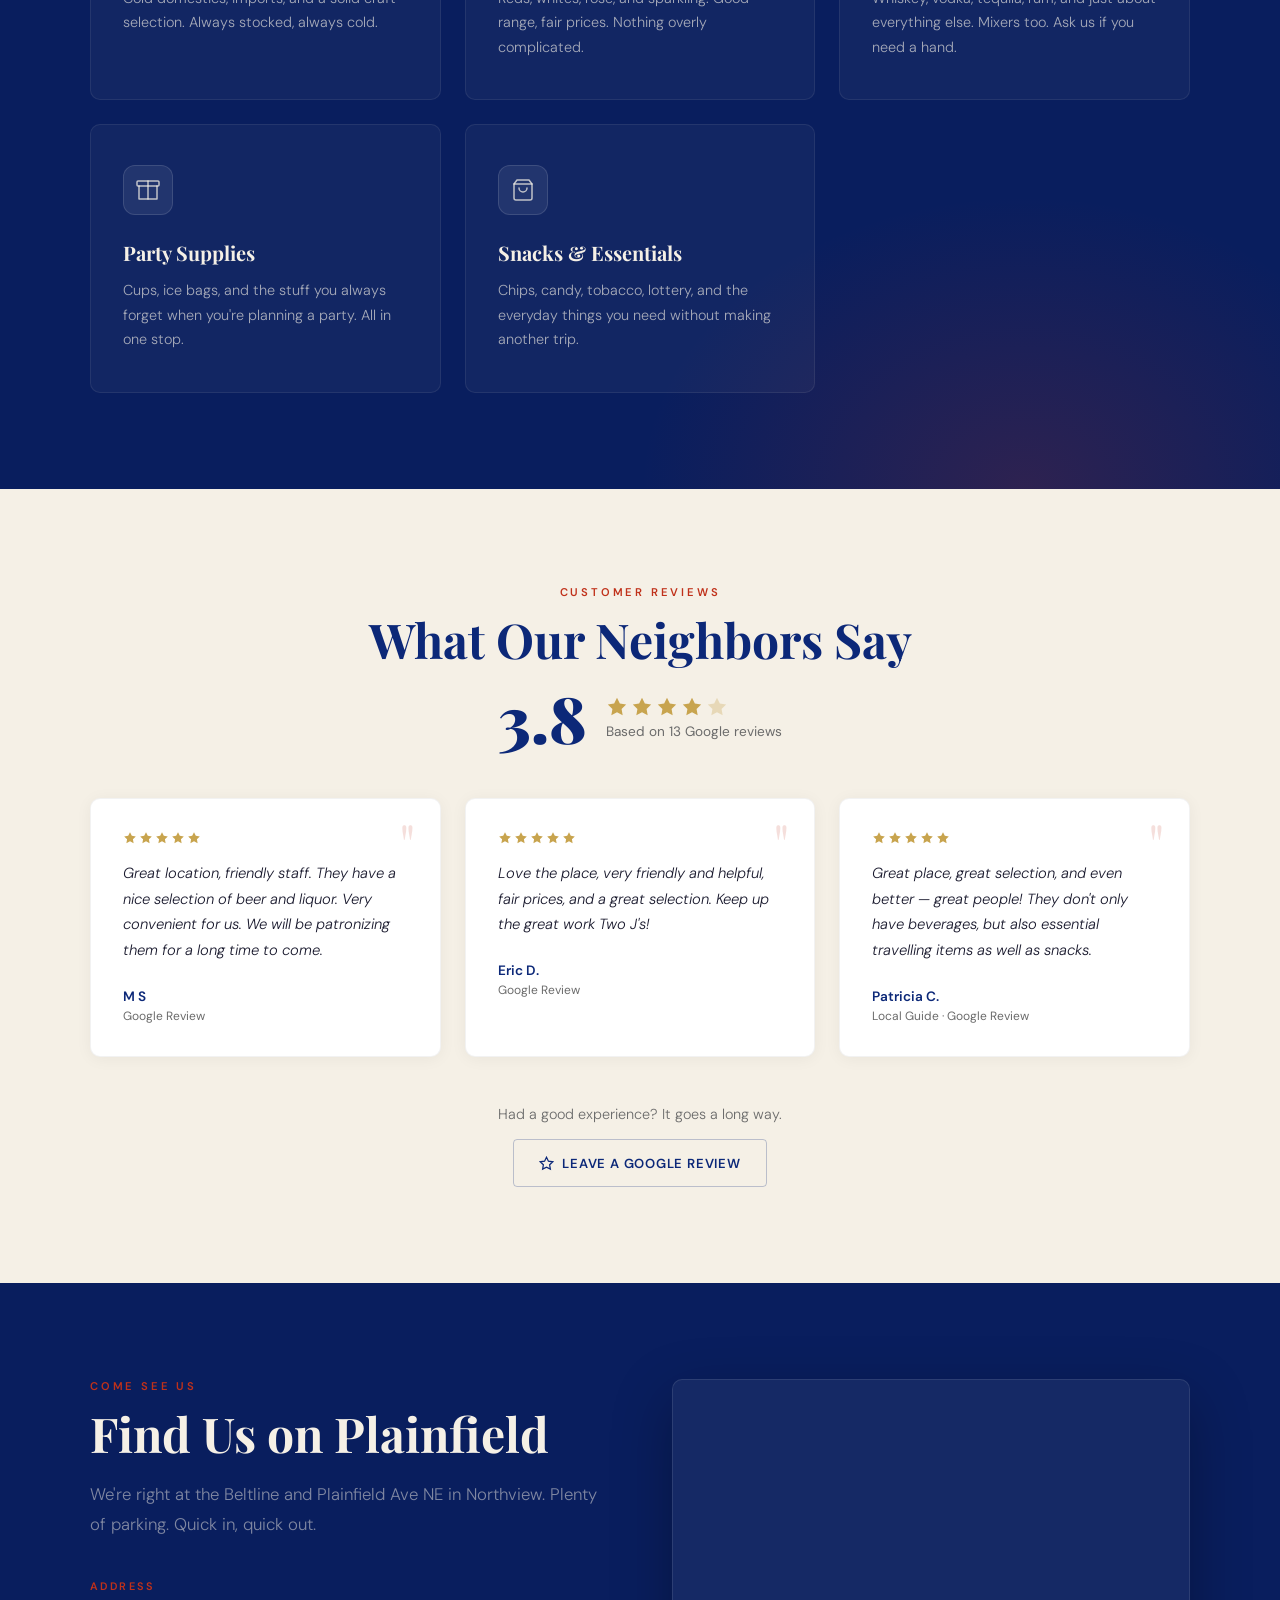
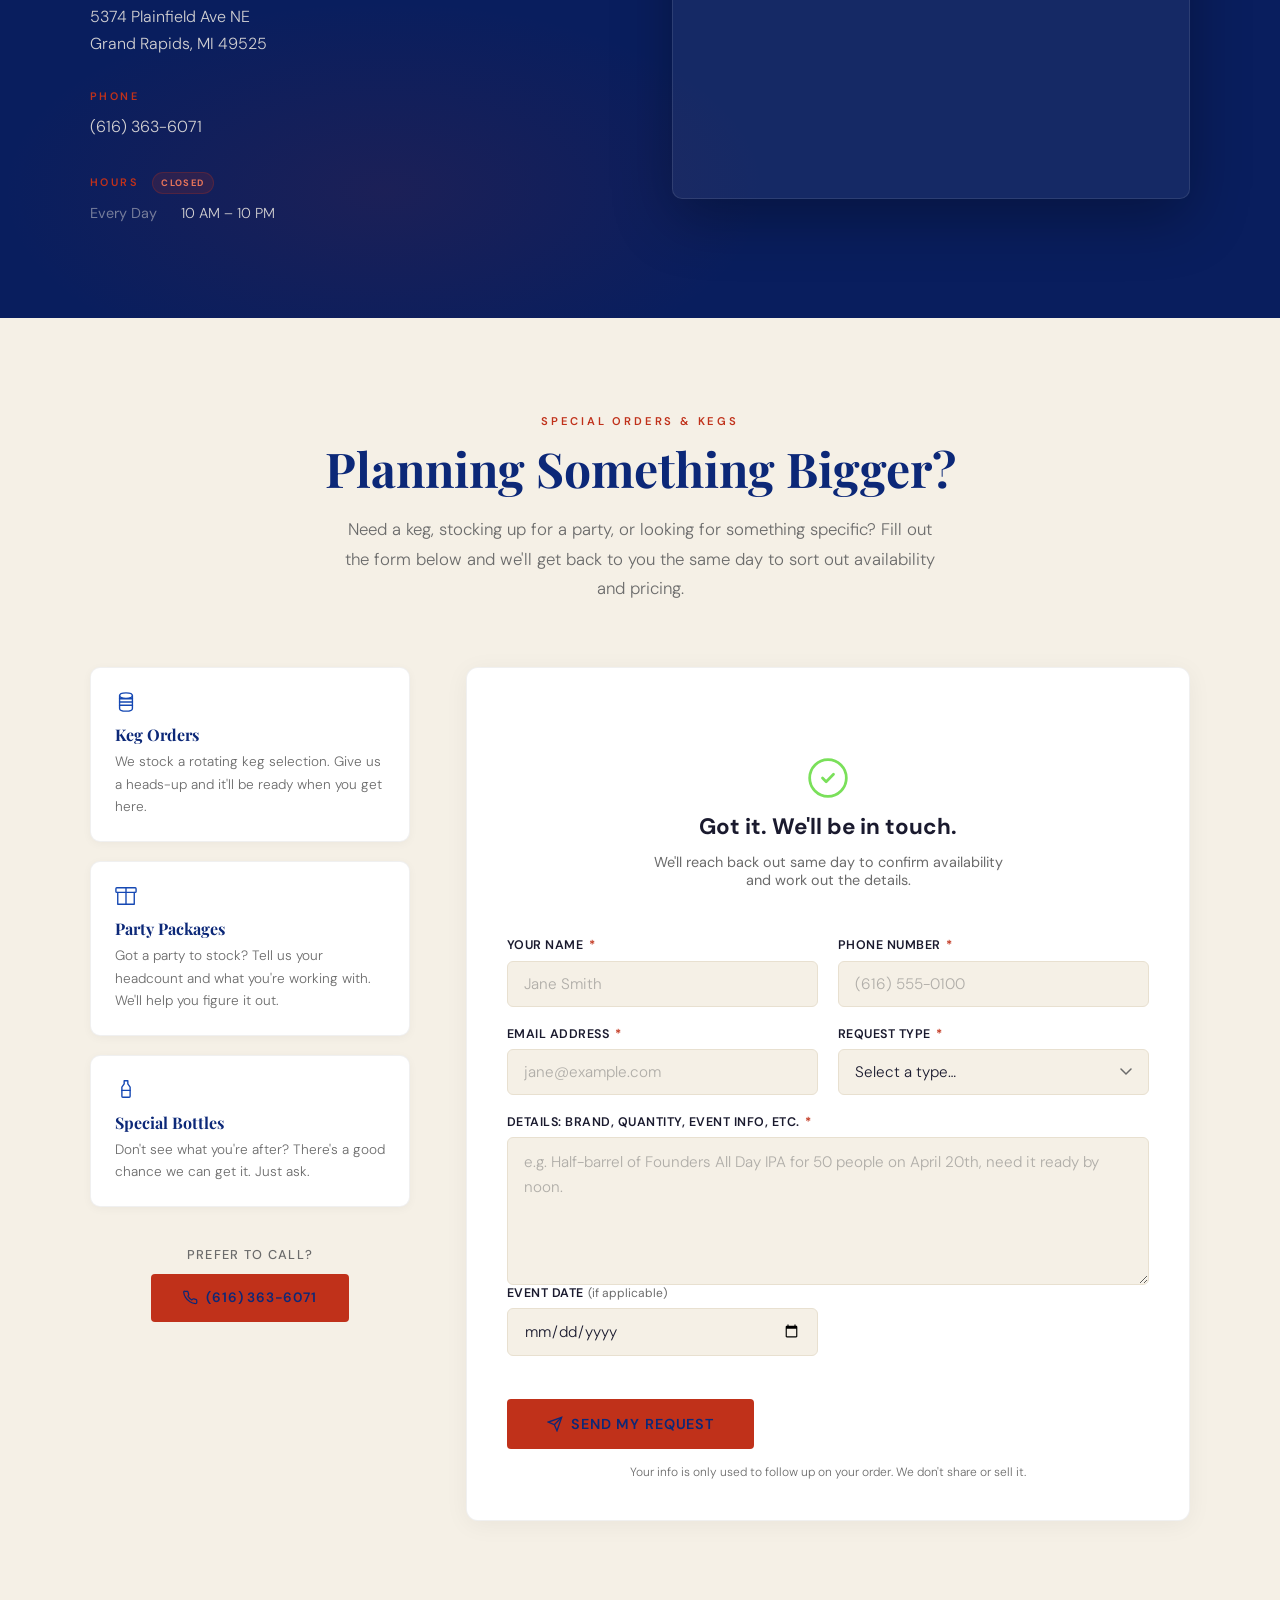
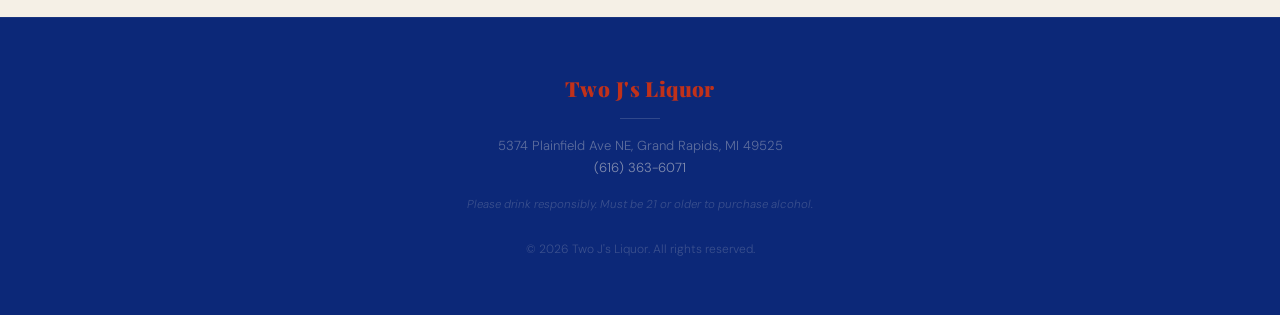
==== commit d166b4ba: "Remove fabricated mix and match offering card https://claude.ai/code/session_01ENV9rvjX1KQJPoyNydpbg" ====
--- a/index.html
+++ b/index.html
@@ -323,14 +323,7 @@
         <h3>Snacks &amp; Essentials</h3>
         <p>Chips, candy, tobacco, lottery, and the everyday things you need without making another trip.</p>
       </div>
-      <div class="offering-card fade-in">
-        <div class="offering-icon">
-          <!-- Shuffle / mix & match -->
-          <svg viewBox="0 0 24 24" fill="none" stroke="currentColor" stroke-width="1.5" stroke-linecap="round" stroke-linejoin="round" aria-hidden="true"><polyline points="16 3 21 3 21 8"/><line x1="4" y1="20" x2="21" y2="3"/><polyline points="21 16 21 21 16 21"/><line x1="15" y1="15" x2="21" y2="21"/><line x1="4" y1="4" x2="9" y2="9"/></svg>
-        </div>
-        <h3>Mix &amp; Match</h3>
-        <p>Pick any six from the cooler and make your own six-pack. Good way to try something new without buying a full case.</p>
-      </div>
+
     </div>
   </div>
 </section>
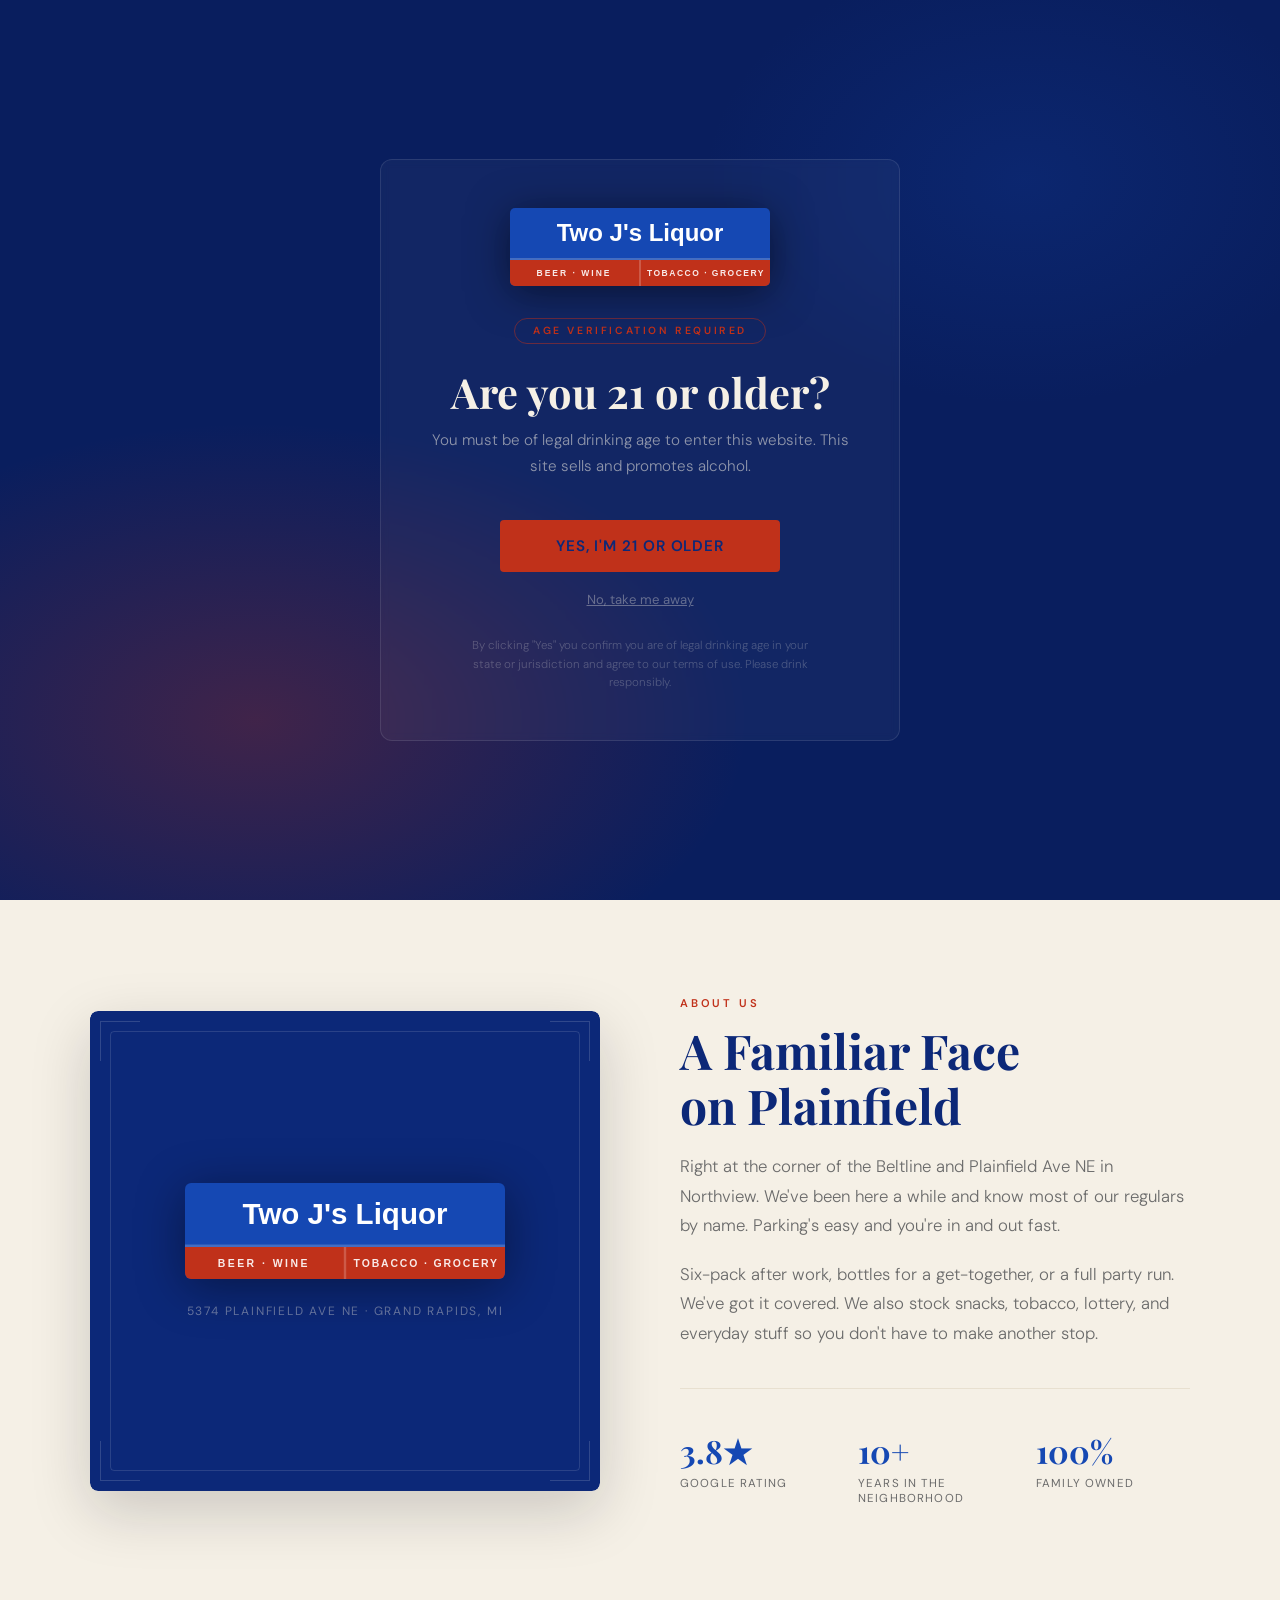
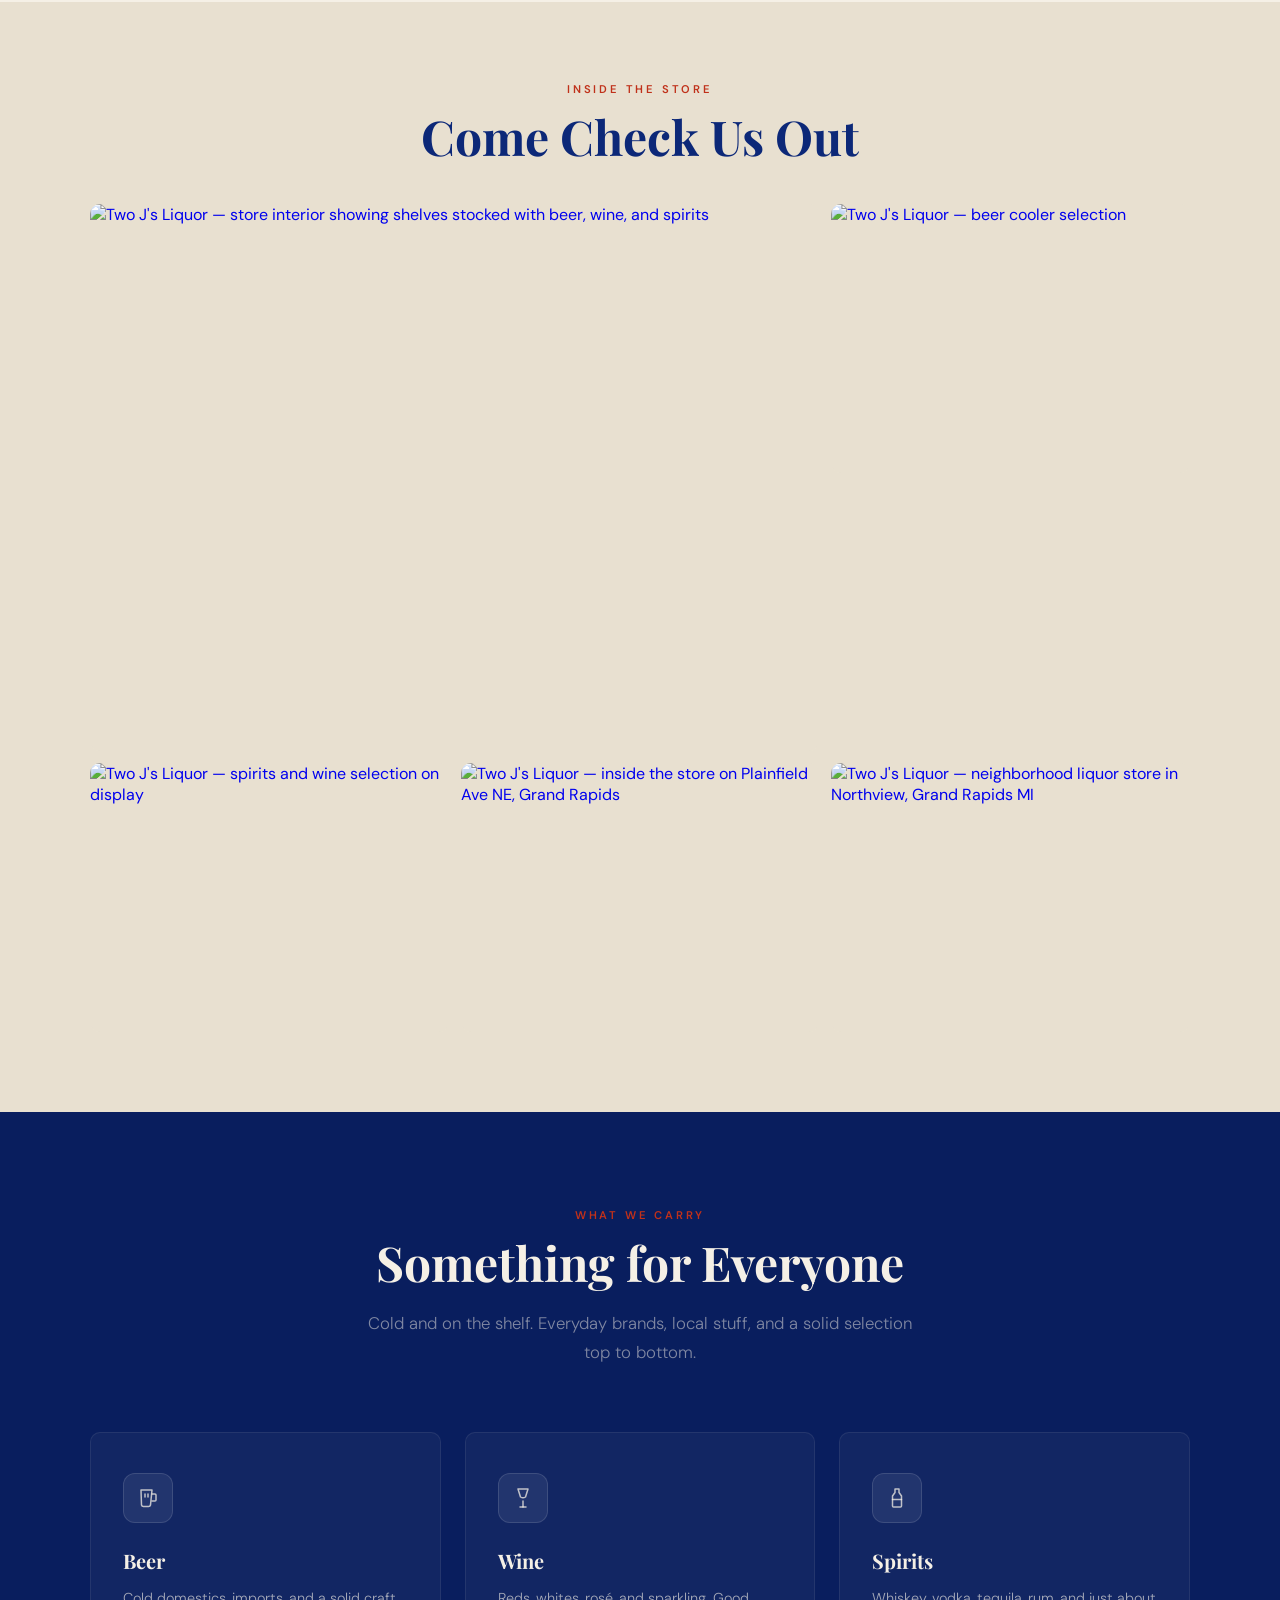
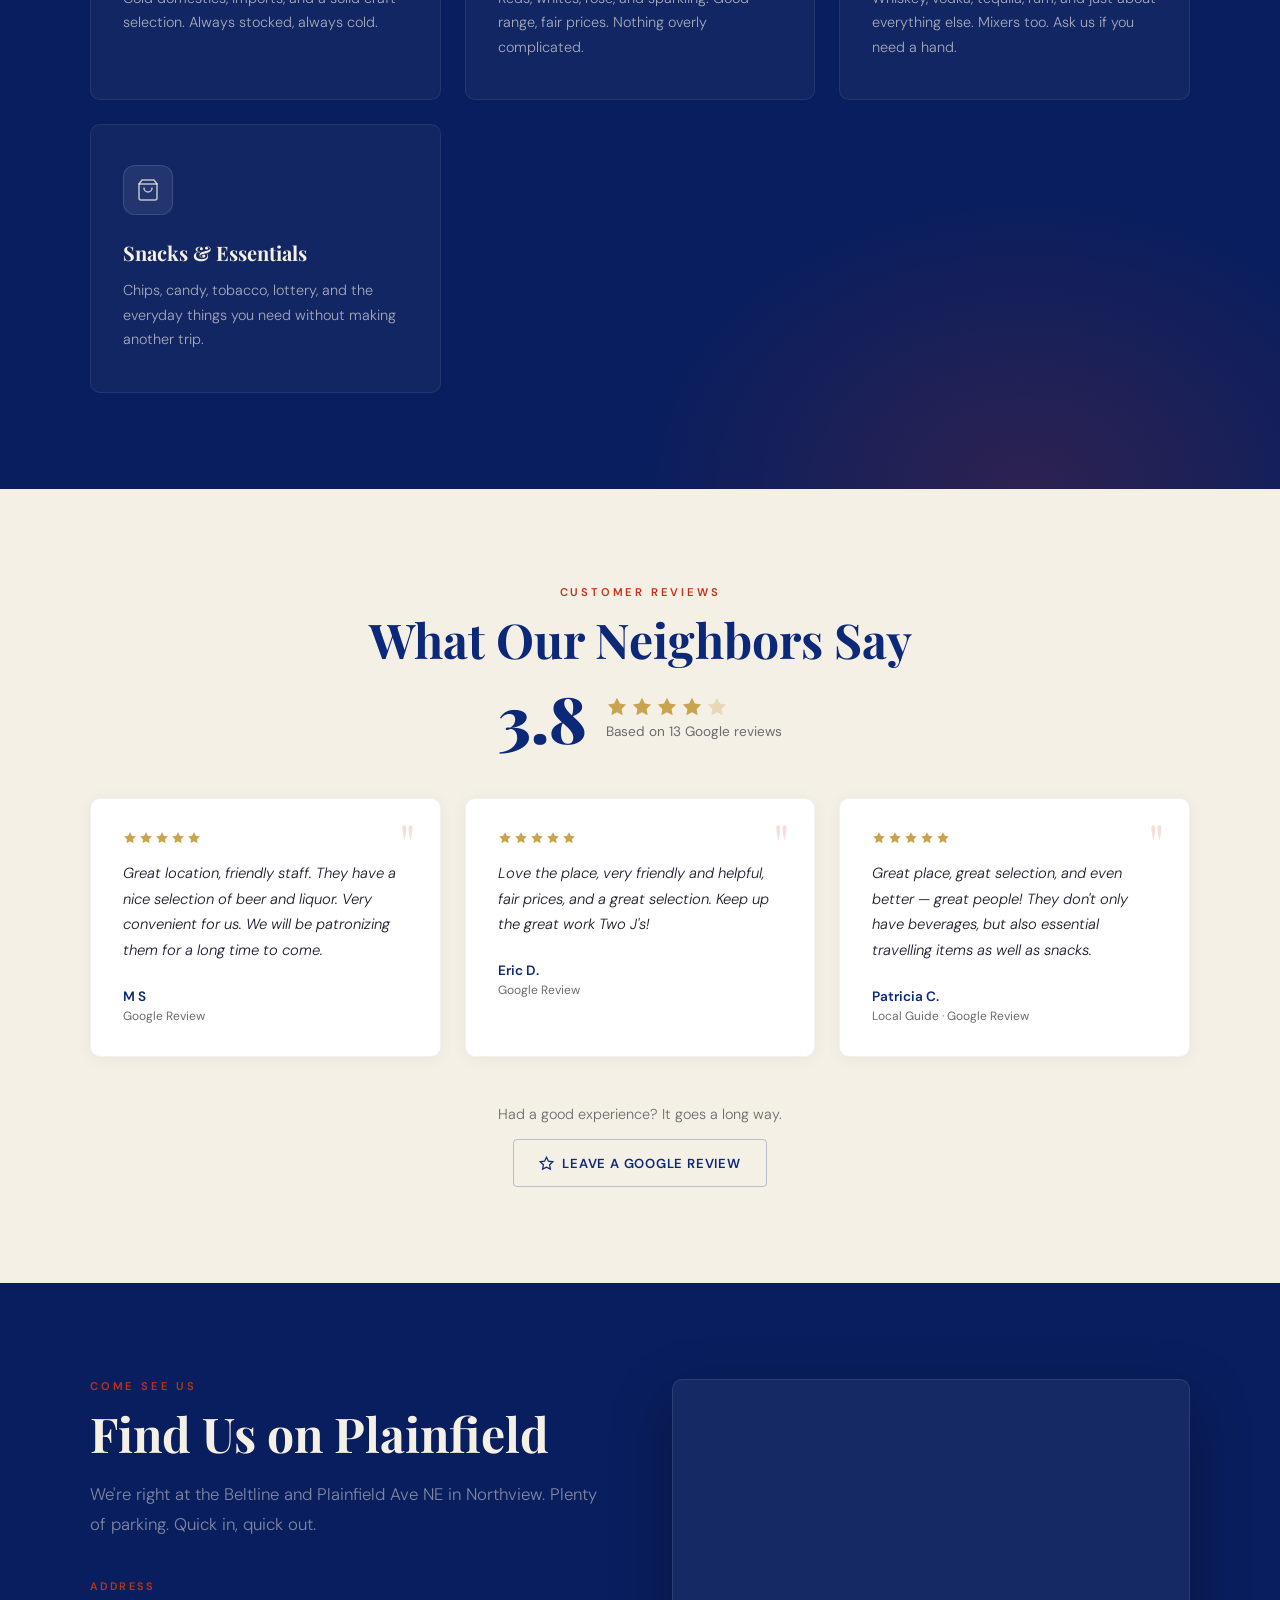
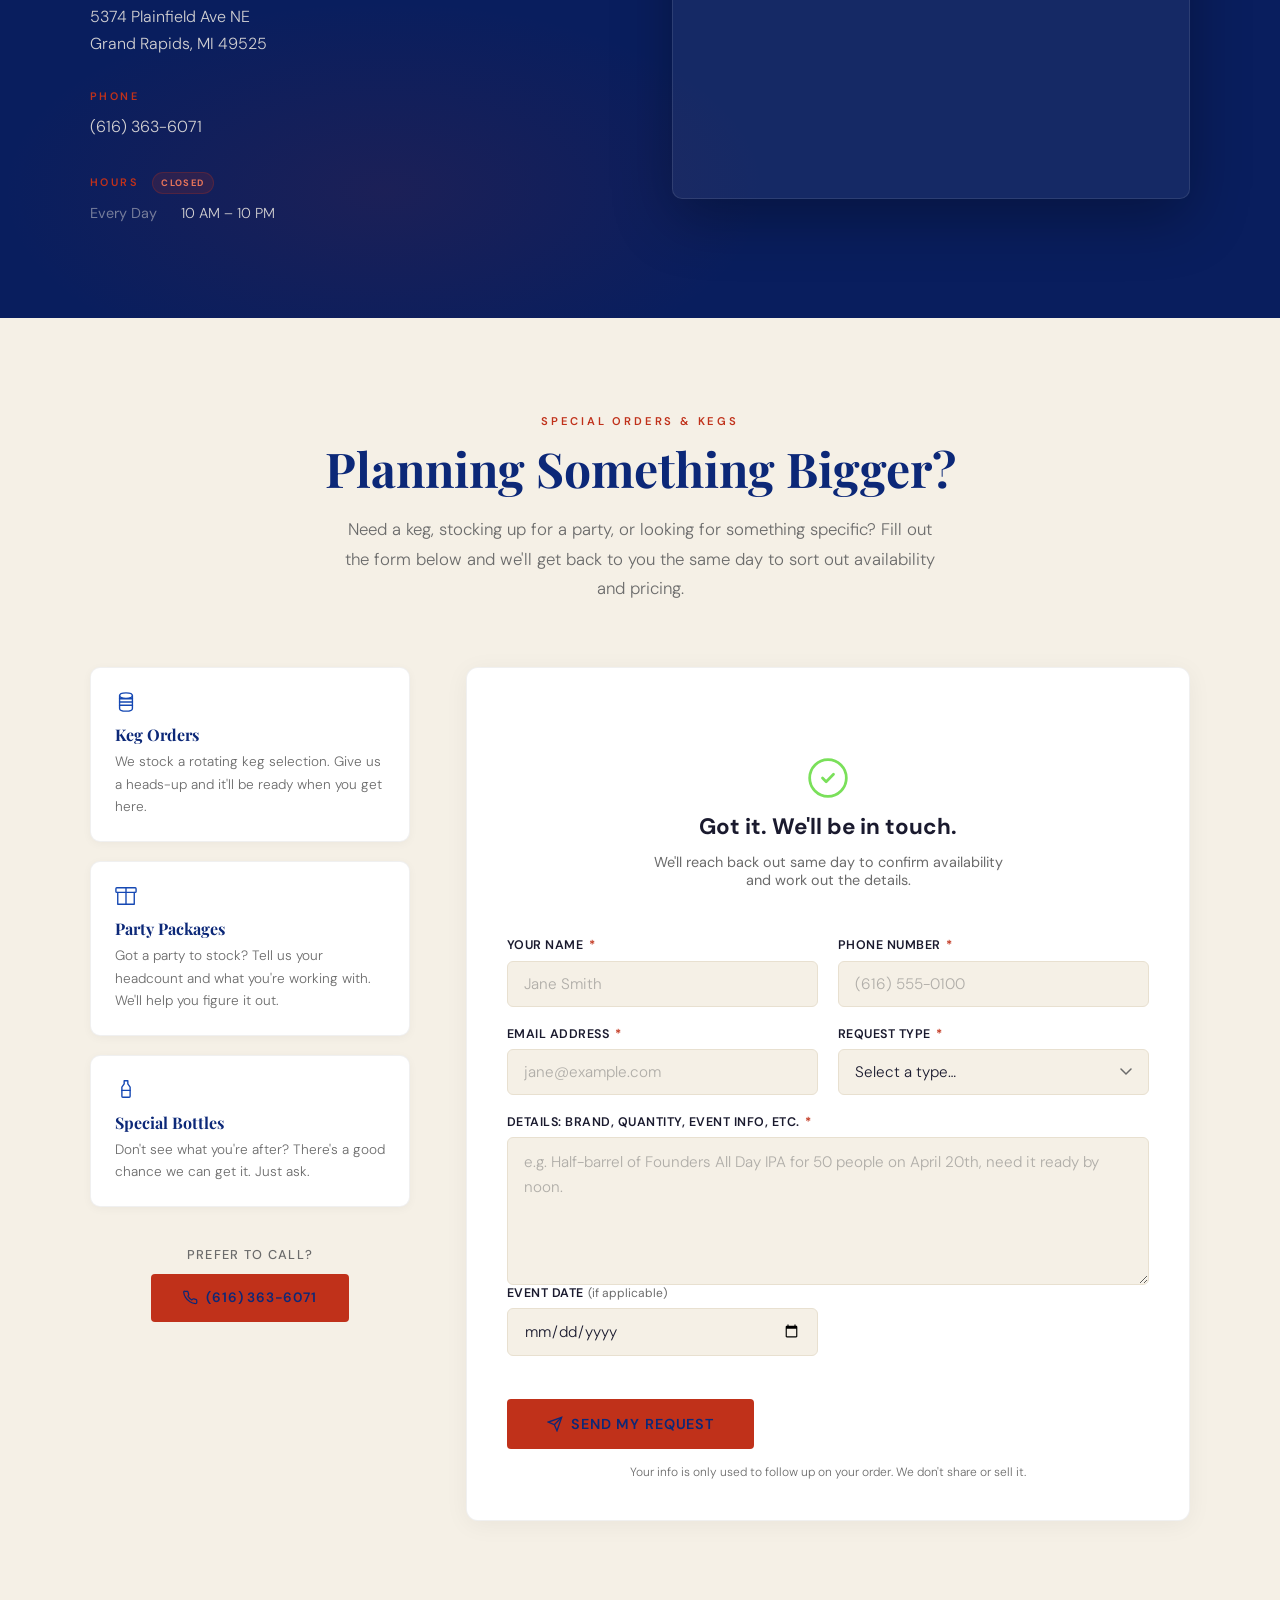
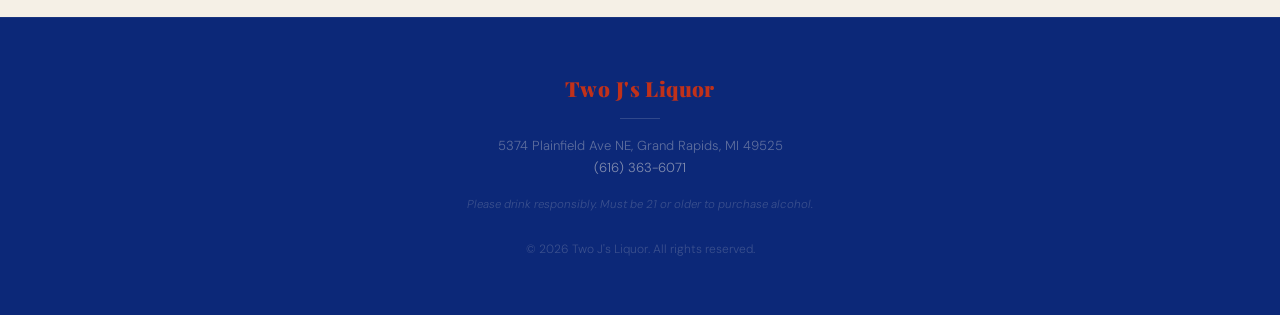
==== commit 3acd48e6: "Remove unconfirmed party supplies offering card https://claude.ai/code/session_01ENV9rvjX1KQJPoyNydp" ====
--- a/index.html
+++ b/index.html
@@ -309,14 +309,6 @@
       </div>
       <div class="offering-card fade-in">
         <div class="offering-icon">
-          <!-- Gift / party supplies -->
-          <svg viewBox="0 0 24 24" fill="none" stroke="currentColor" stroke-width="1.5" stroke-linecap="round" stroke-linejoin="round" aria-hidden="true"><polyline points="21 8 21 21 3 21 3 8"/><rect x="1" y="3" width="22" height="5" rx="1"/><line x1="12" y1="3" x2="12" y2="21"/></svg>
-        </div>
-        <h3>Party Supplies</h3>
-        <p>Cups, ice bags, and the stuff you always forget when you're planning a party. All in one stop.</p>
-      </div>
-      <div class="offering-card fade-in">
-        <div class="offering-icon">
           <!-- Shopping bag / snacks -->
           <svg viewBox="0 0 24 24" fill="none" stroke="currentColor" stroke-width="1.5" stroke-linecap="round" stroke-linejoin="round" aria-hidden="true"><path d="M6 2L3 6v14a2 2 0 0 0 2 2h14a2 2 0 0 0 2-2V6l-3-4z"/><line x1="3" y1="6" x2="21" y2="6"/><path d="M16 10a4 4 0 0 1-8 0"/></svg>
         </div>
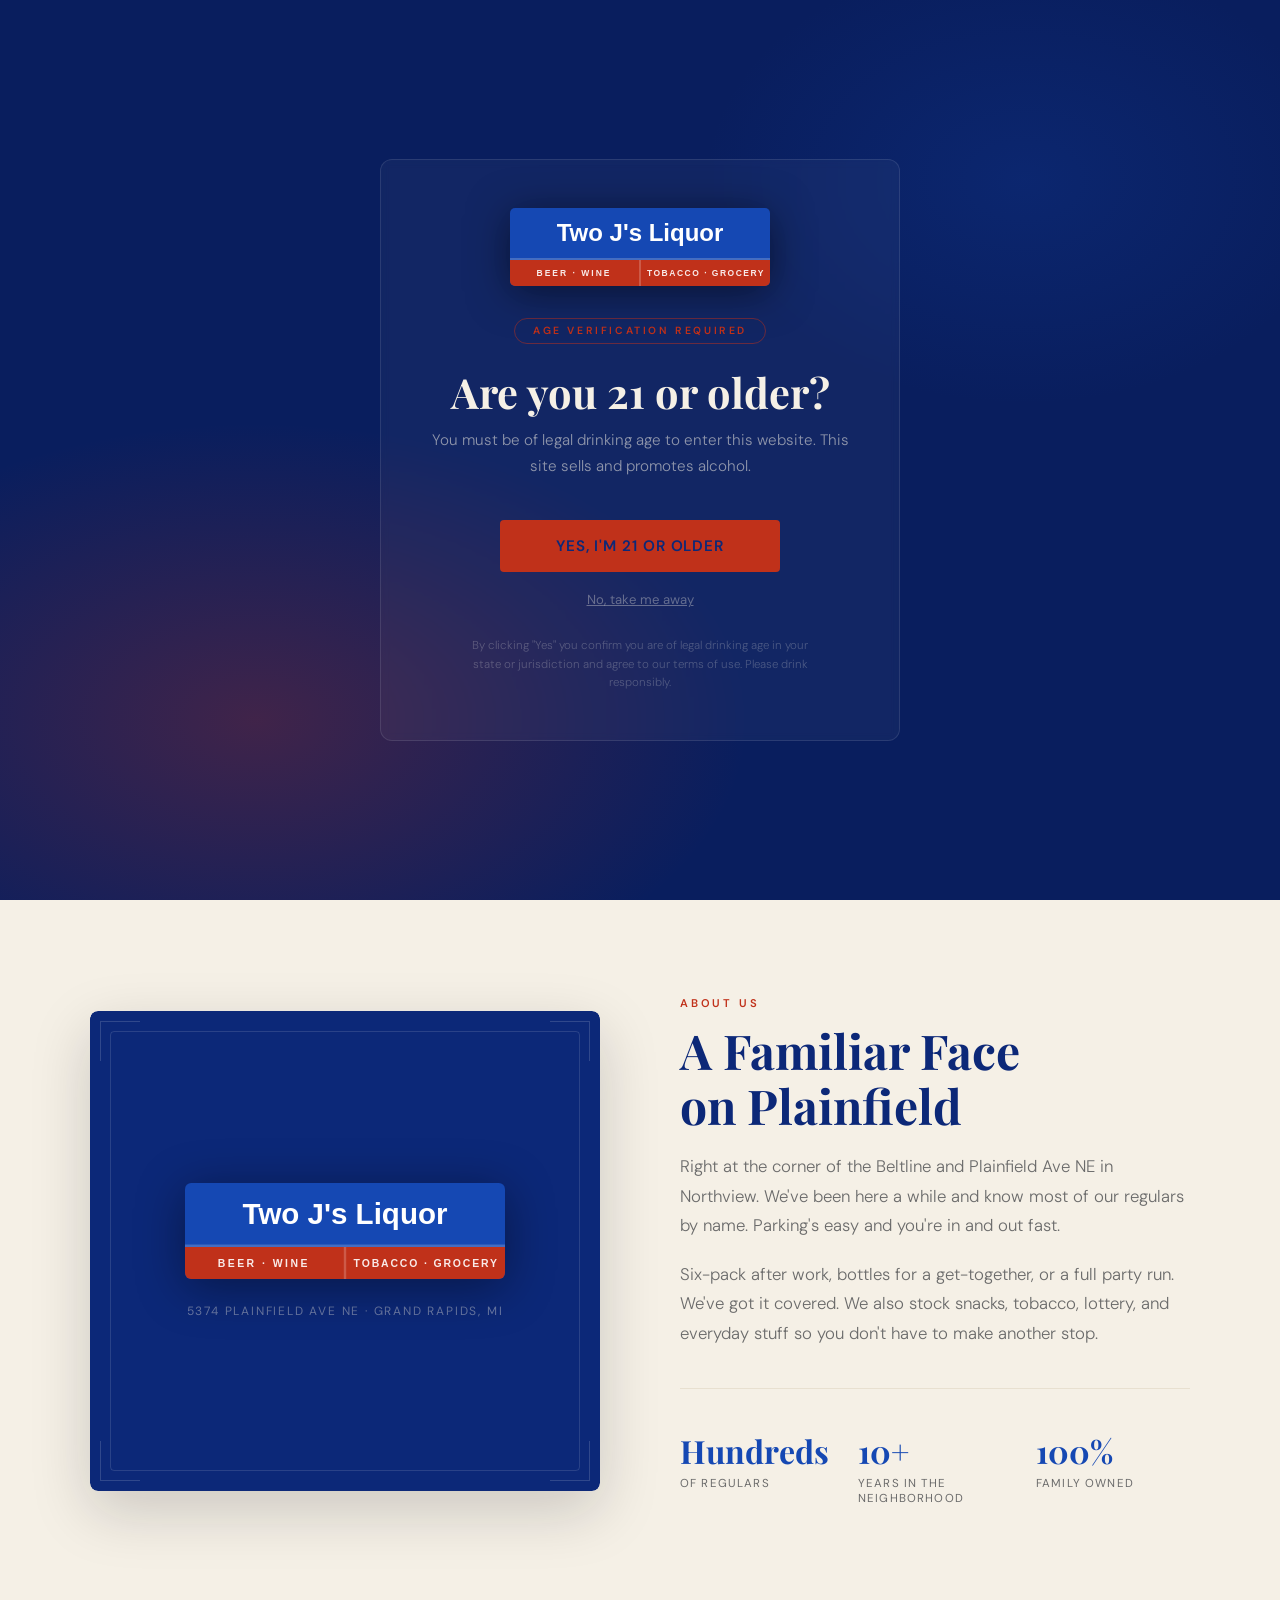
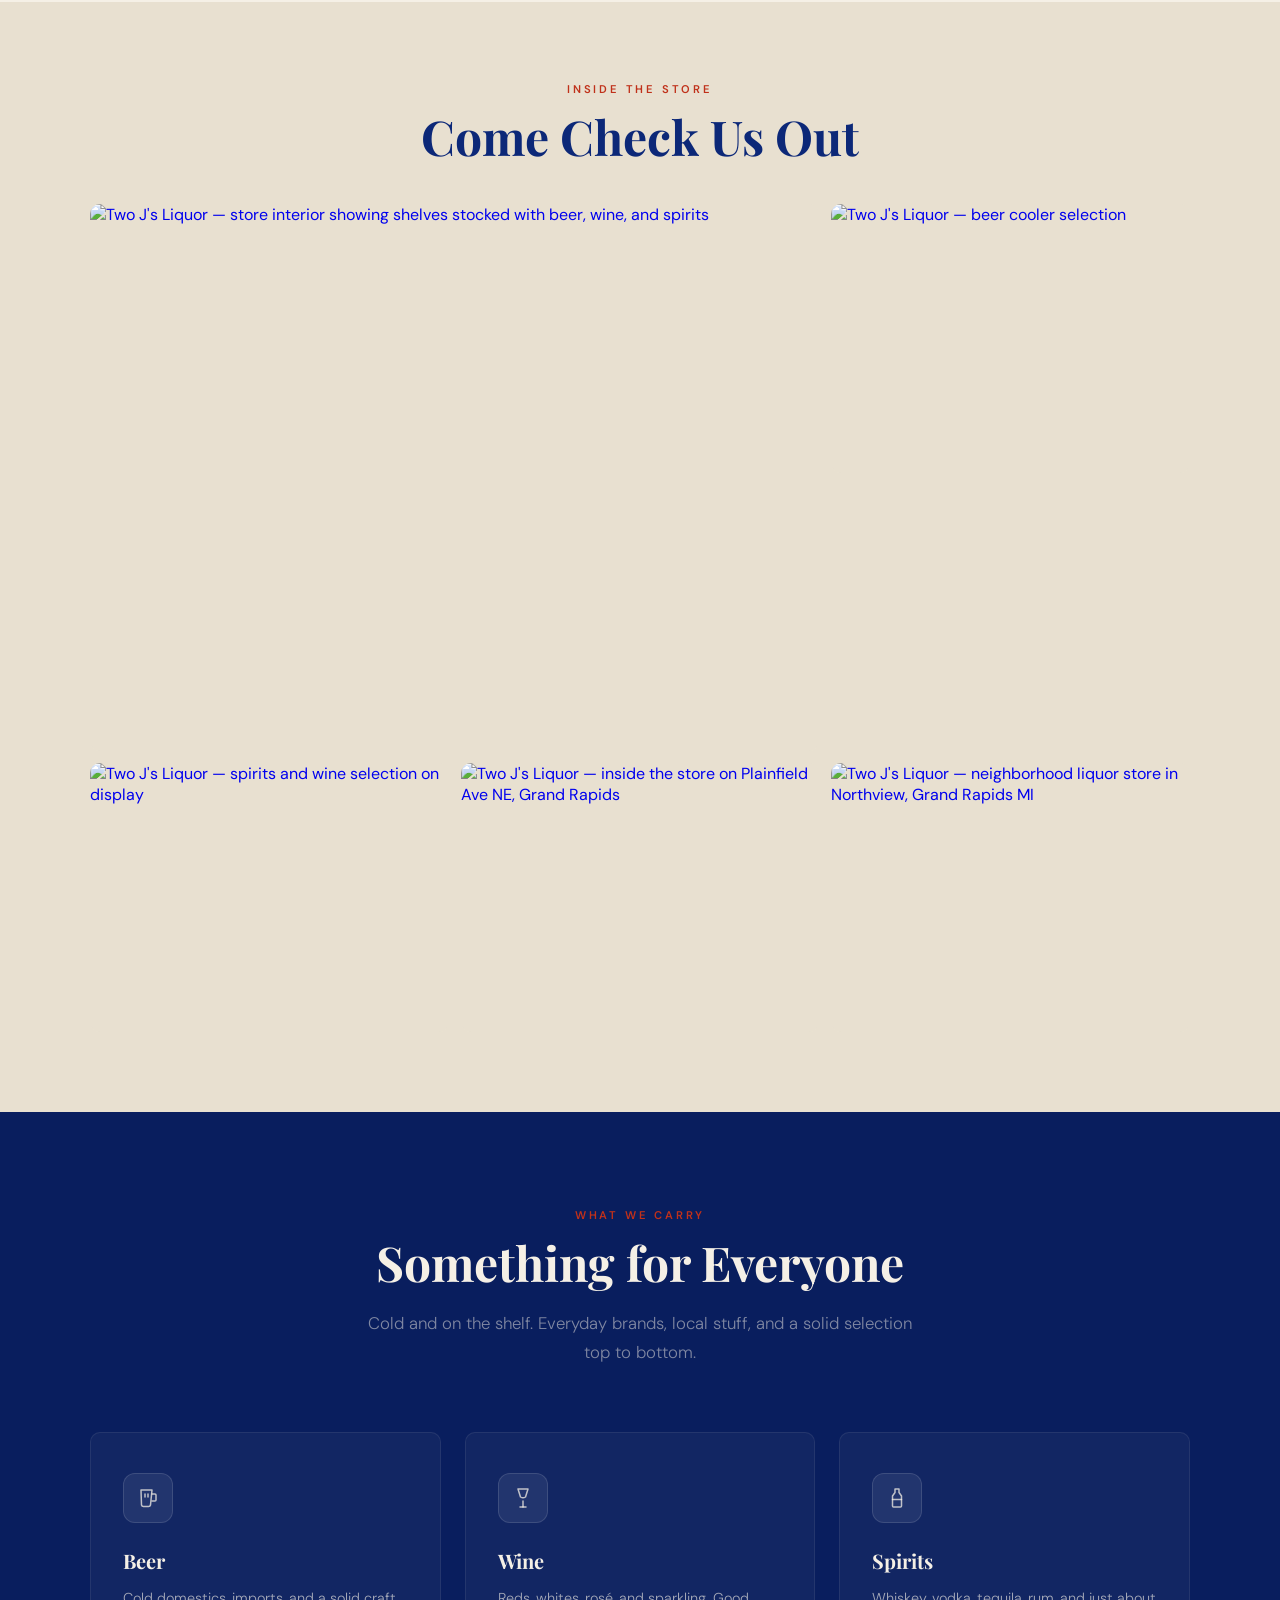
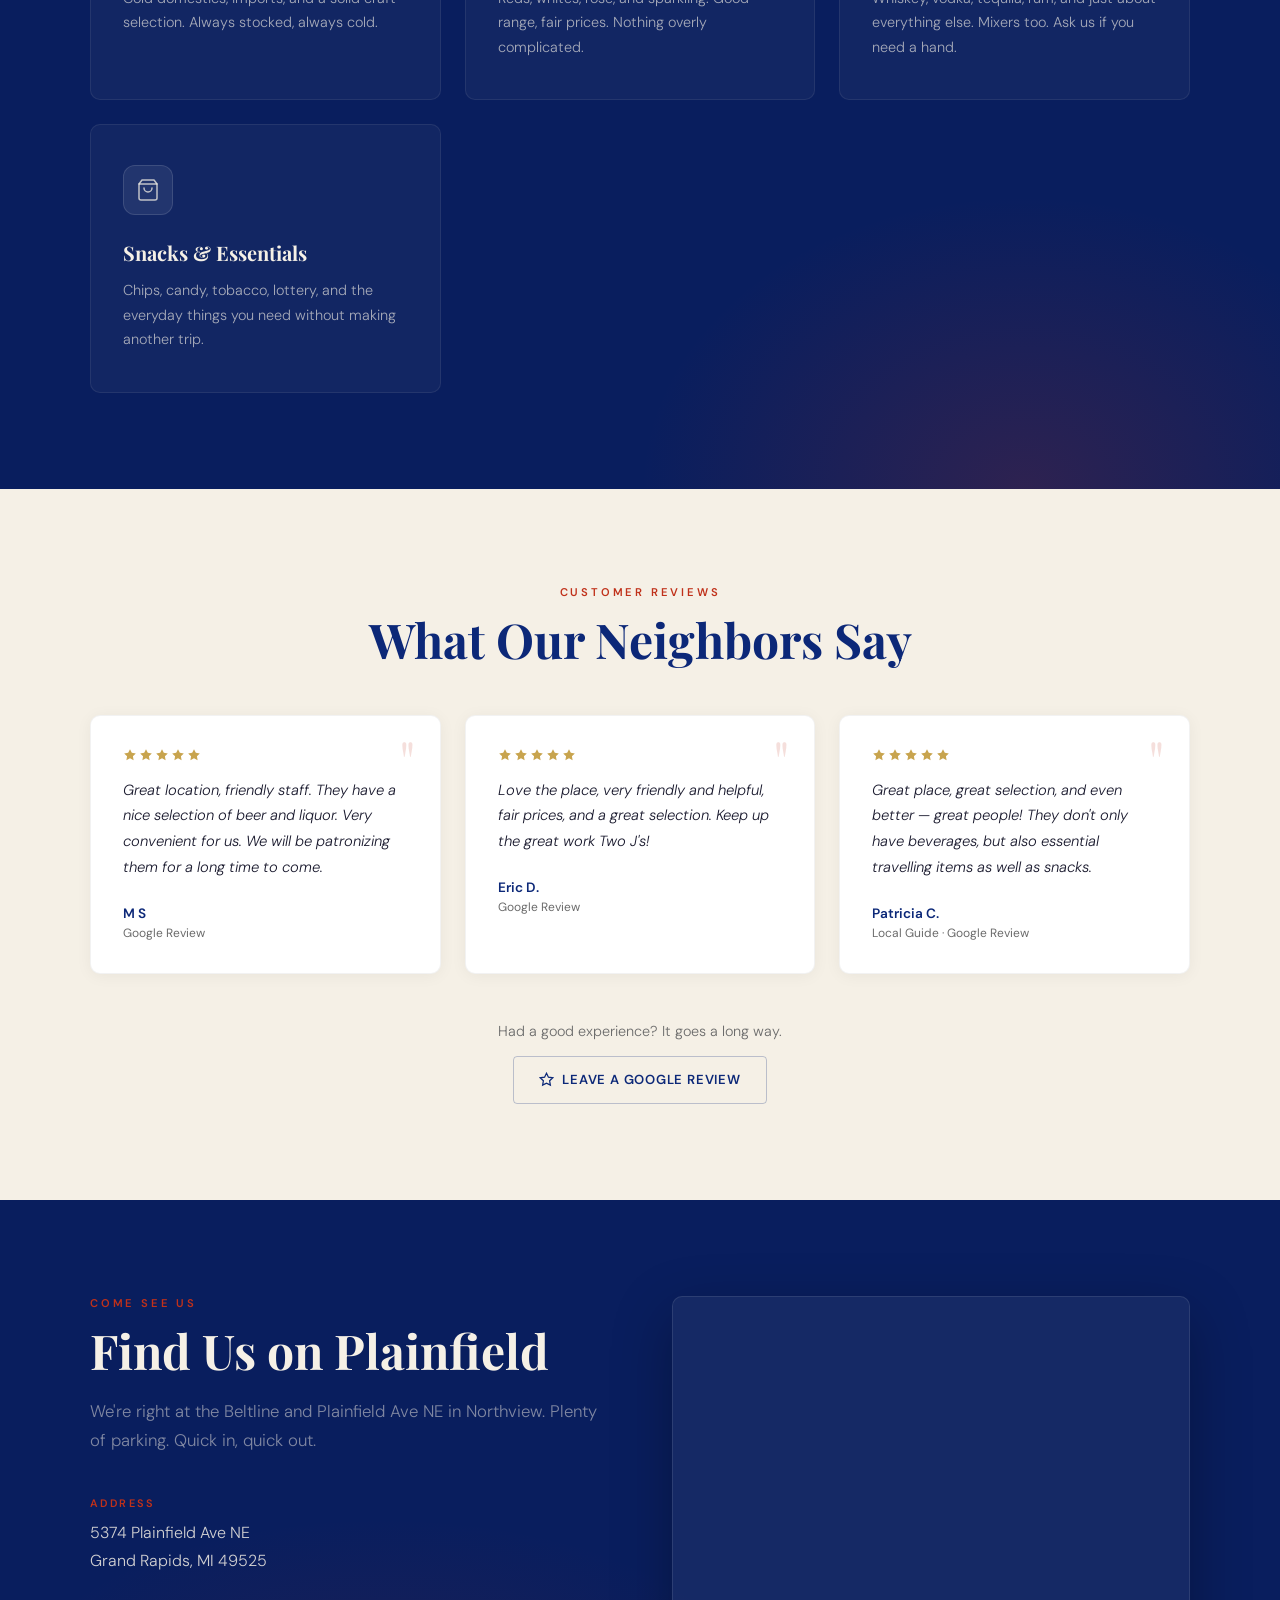
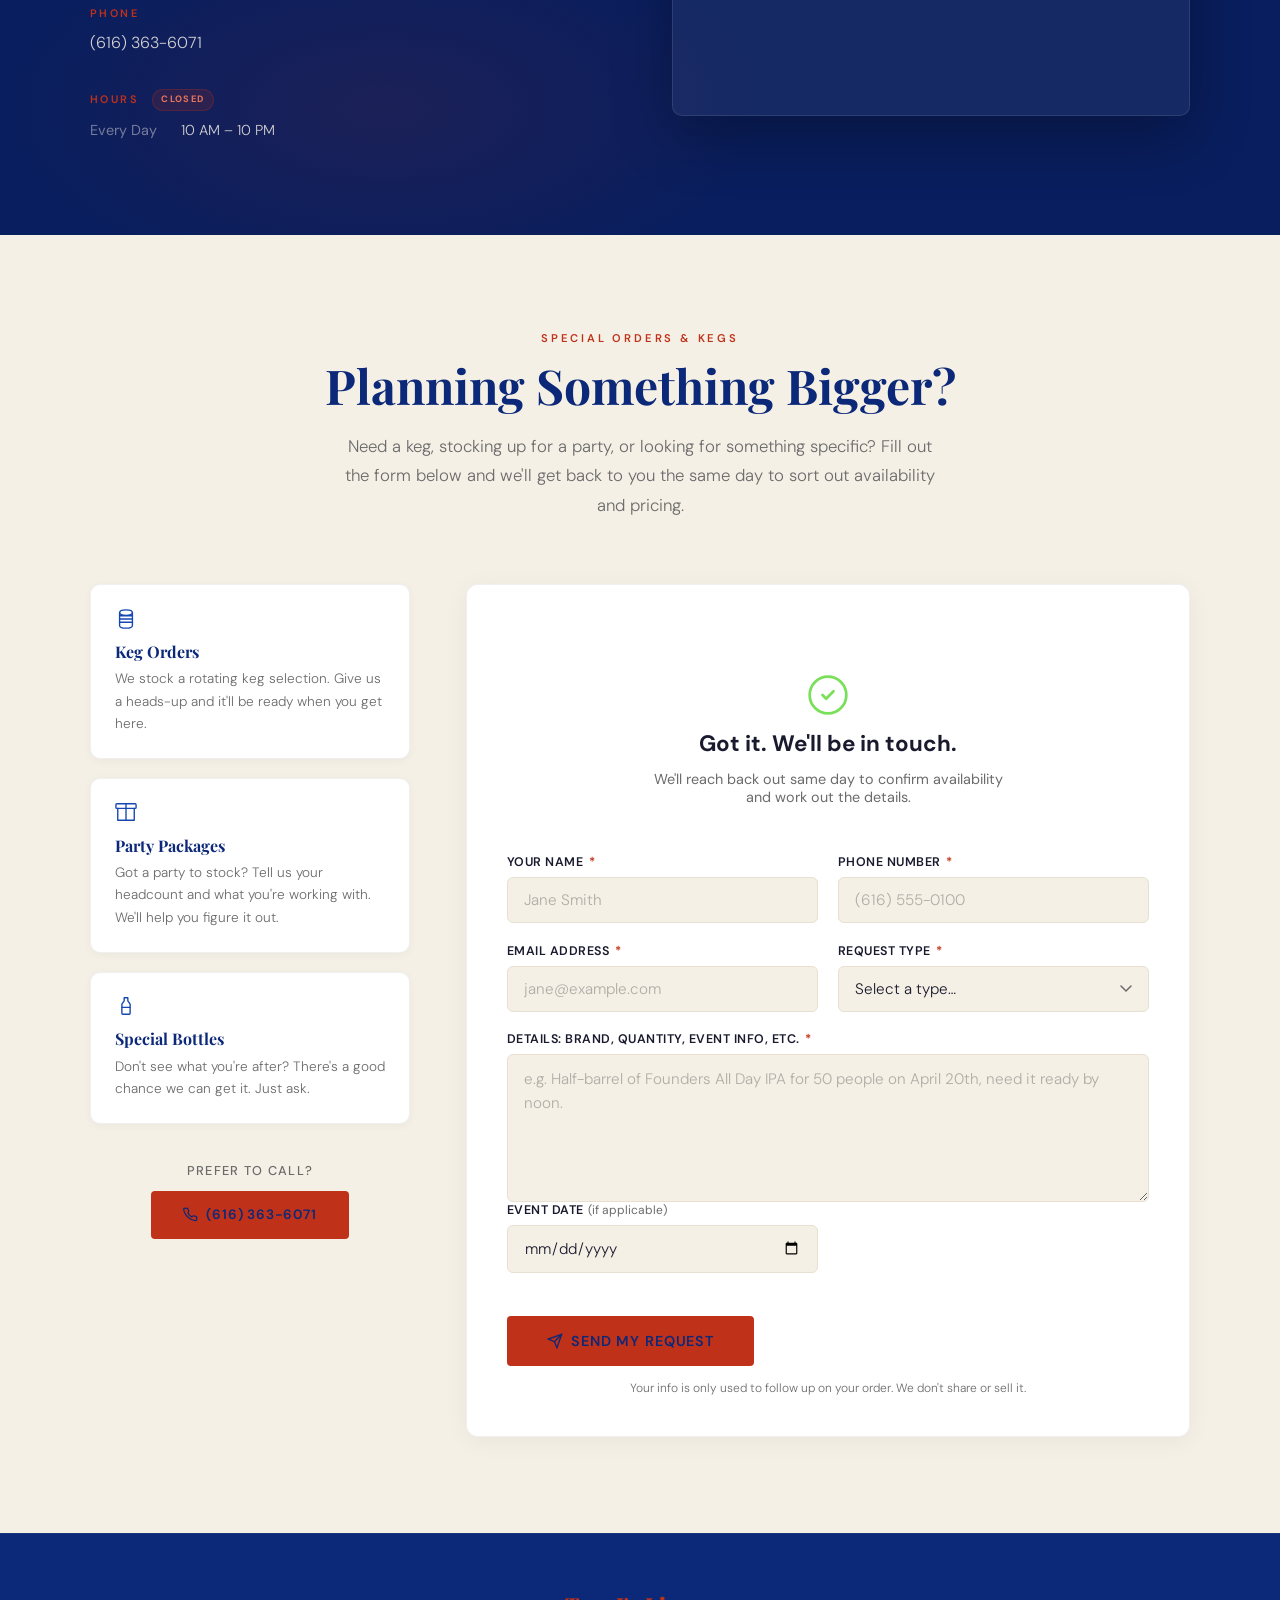
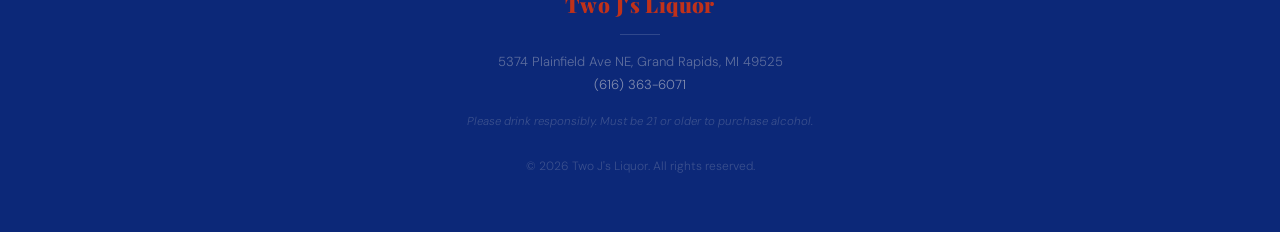
==== commit c7cfd905: "Remove 3.8 rating from About and Reviews; replace with Regulars stat - About Us stat grid: replaced " ====
--- a/index.html
+++ b/index.html
@@ -206,8 +206,8 @@
       </p>
       <div class="about-stats">
         <div>
-          <div class="stat-number">3.8★</div>
-          <div class="stat-label">Google Rating</div>
+          <div class="stat-number">Hundreds</div>
+          <div class="stat-label">of Regulars</div>
         </div>
         <div>
           <div class="stat-number">10+</div>
@@ -326,19 +326,6 @@
     <div class="reviews-header fade-in">
       <div class="section-label">Customer Reviews</div>
       <h2 class="section-title">What Our Neighbors Say</h2>
-      <div class="reviews-rating">
-        <div class="rating-big">3.8</div>
-        <div>
-          <div class="rating-stars">
-            <svg viewBox="0 0 24 24"><path d="M12 2l3.09 6.26L22 9.27l-5 4.87 1.18 6.88L12 17.77l-6.18 3.25L7 14.14 2 9.27l6.91-1.01L12 2z"/></svg>
-            <svg viewBox="0 0 24 24"><path d="M12 2l3.09 6.26L22 9.27l-5 4.87 1.18 6.88L12 17.77l-6.18 3.25L7 14.14 2 9.27l6.91-1.01L12 2z"/></svg>
-            <svg viewBox="0 0 24 24"><path d="M12 2l3.09 6.26L22 9.27l-5 4.87 1.18 6.88L12 17.77l-6.18 3.25L7 14.14 2 9.27l6.91-1.01L12 2z"/></svg>
-            <svg viewBox="0 0 24 24"><path d="M12 2l3.09 6.26L22 9.27l-5 4.87 1.18 6.88L12 17.77l-6.18 3.25L7 14.14 2 9.27l6.91-1.01L12 2z"/></svg>
-            <svg viewBox="0 0 24 24" class="star-dim"><path d="M12 2l3.09 6.26L22 9.27l-5 4.87 1.18 6.88L12 17.77l-6.18 3.25L7 14.14 2 9.27l6.91-1.01L12 2z"/></svg>
-          </div>
-          <div class="rating-count">Based on 13 Google reviews</div>
-        </div>
-      </div>
     </div>
     <div class="reviews-grid">
       <div class="review-card fade-in">
